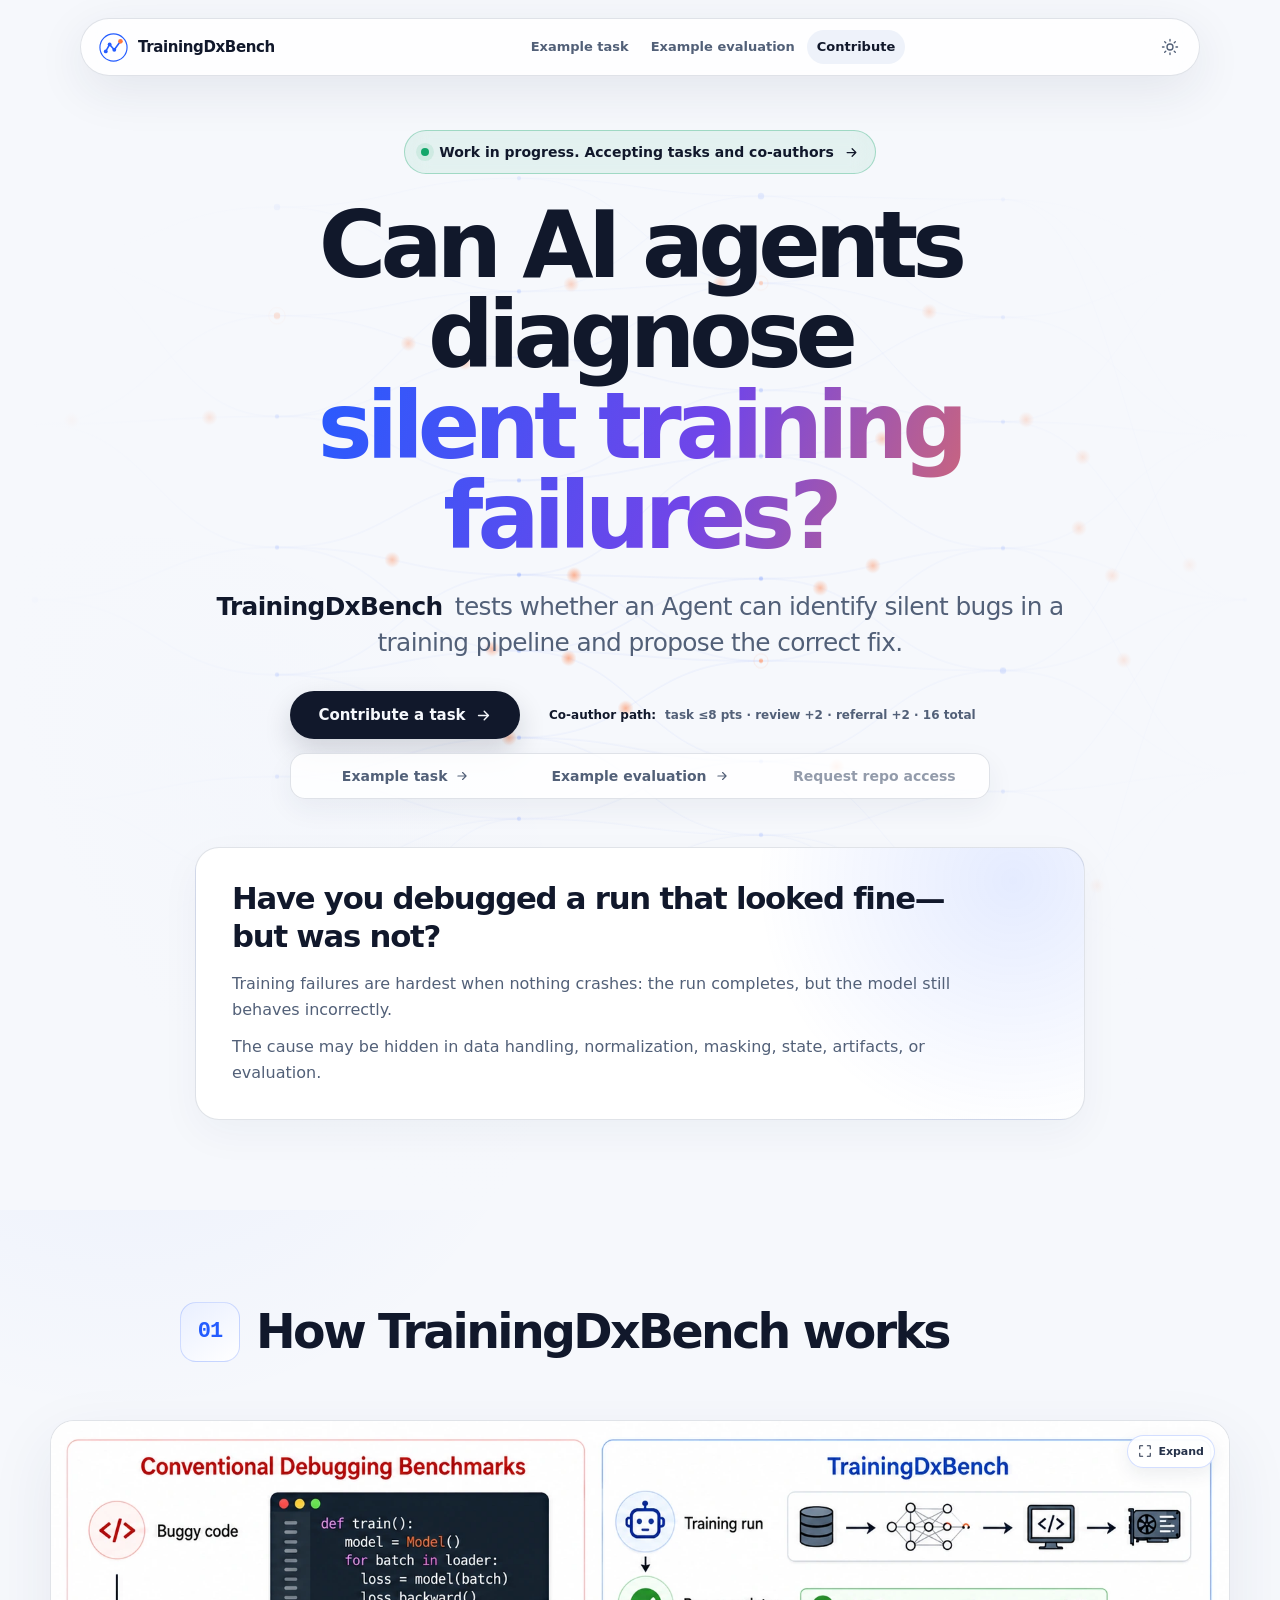
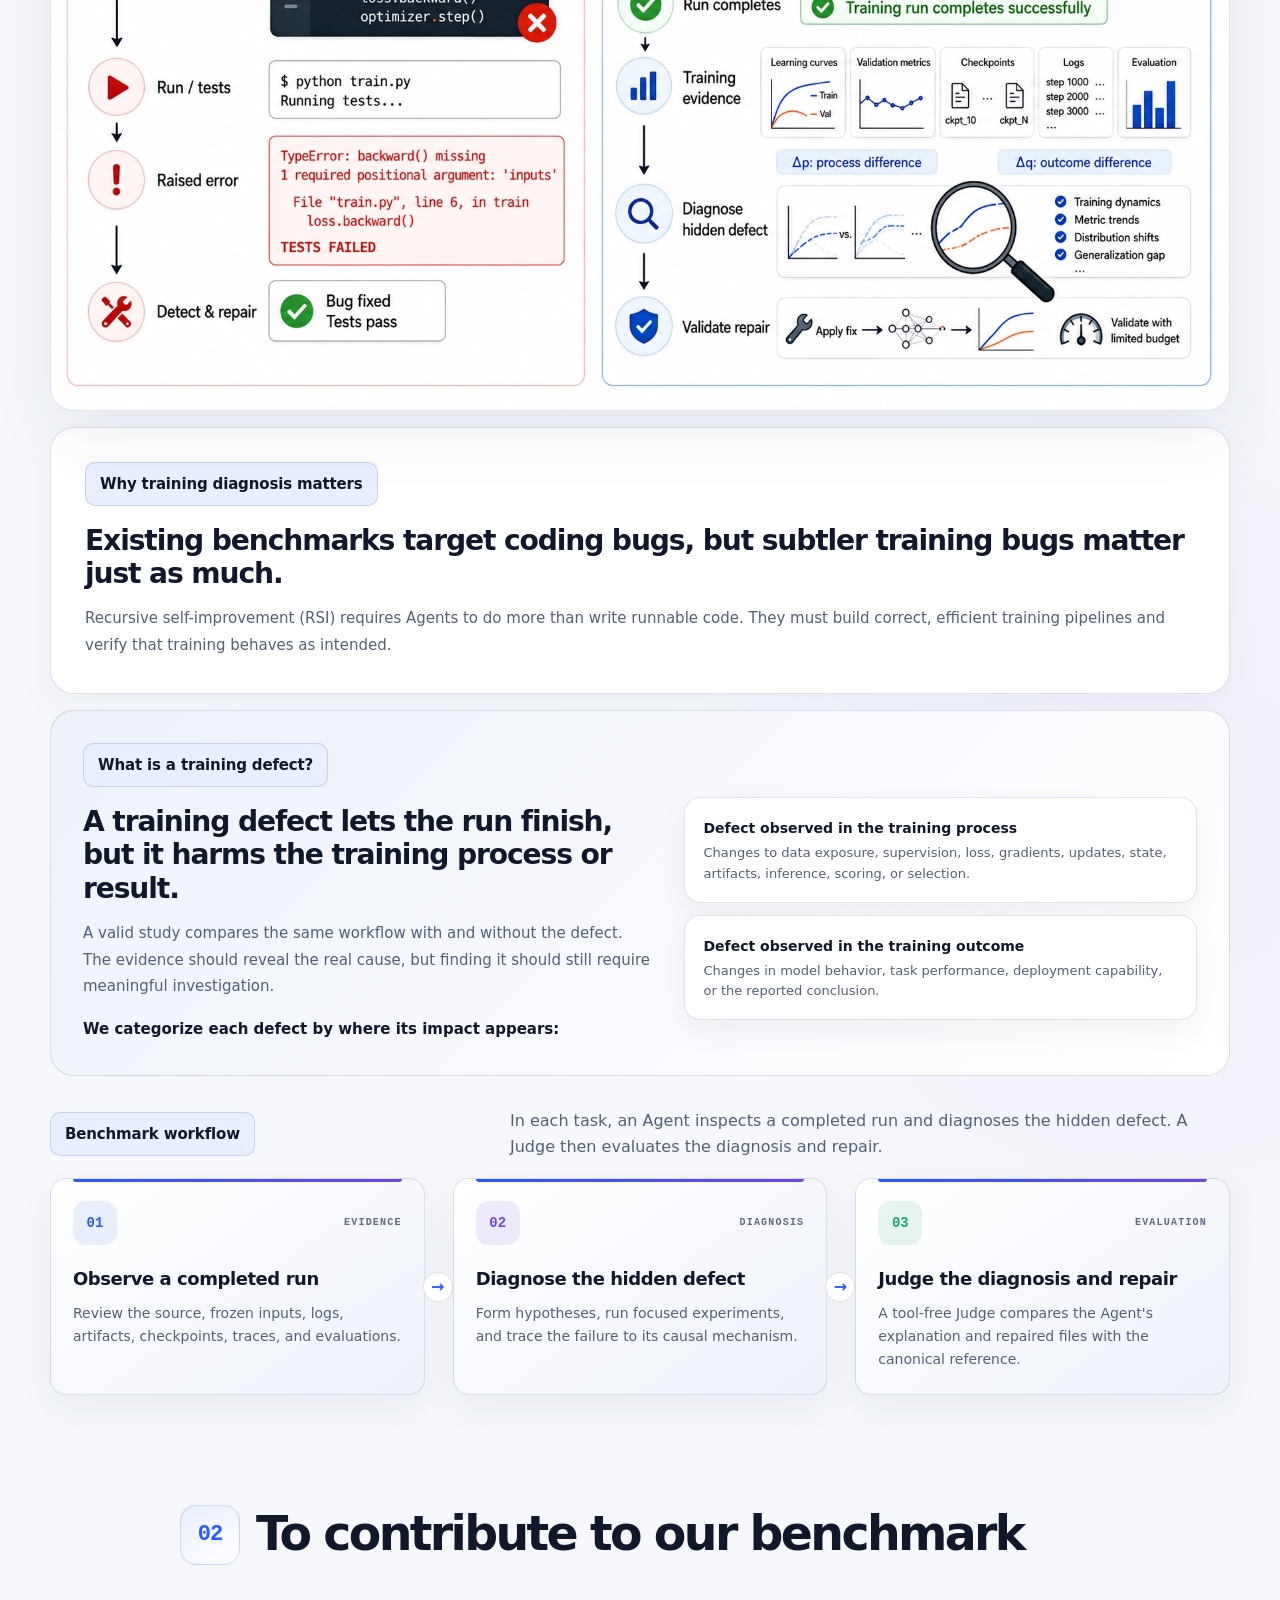
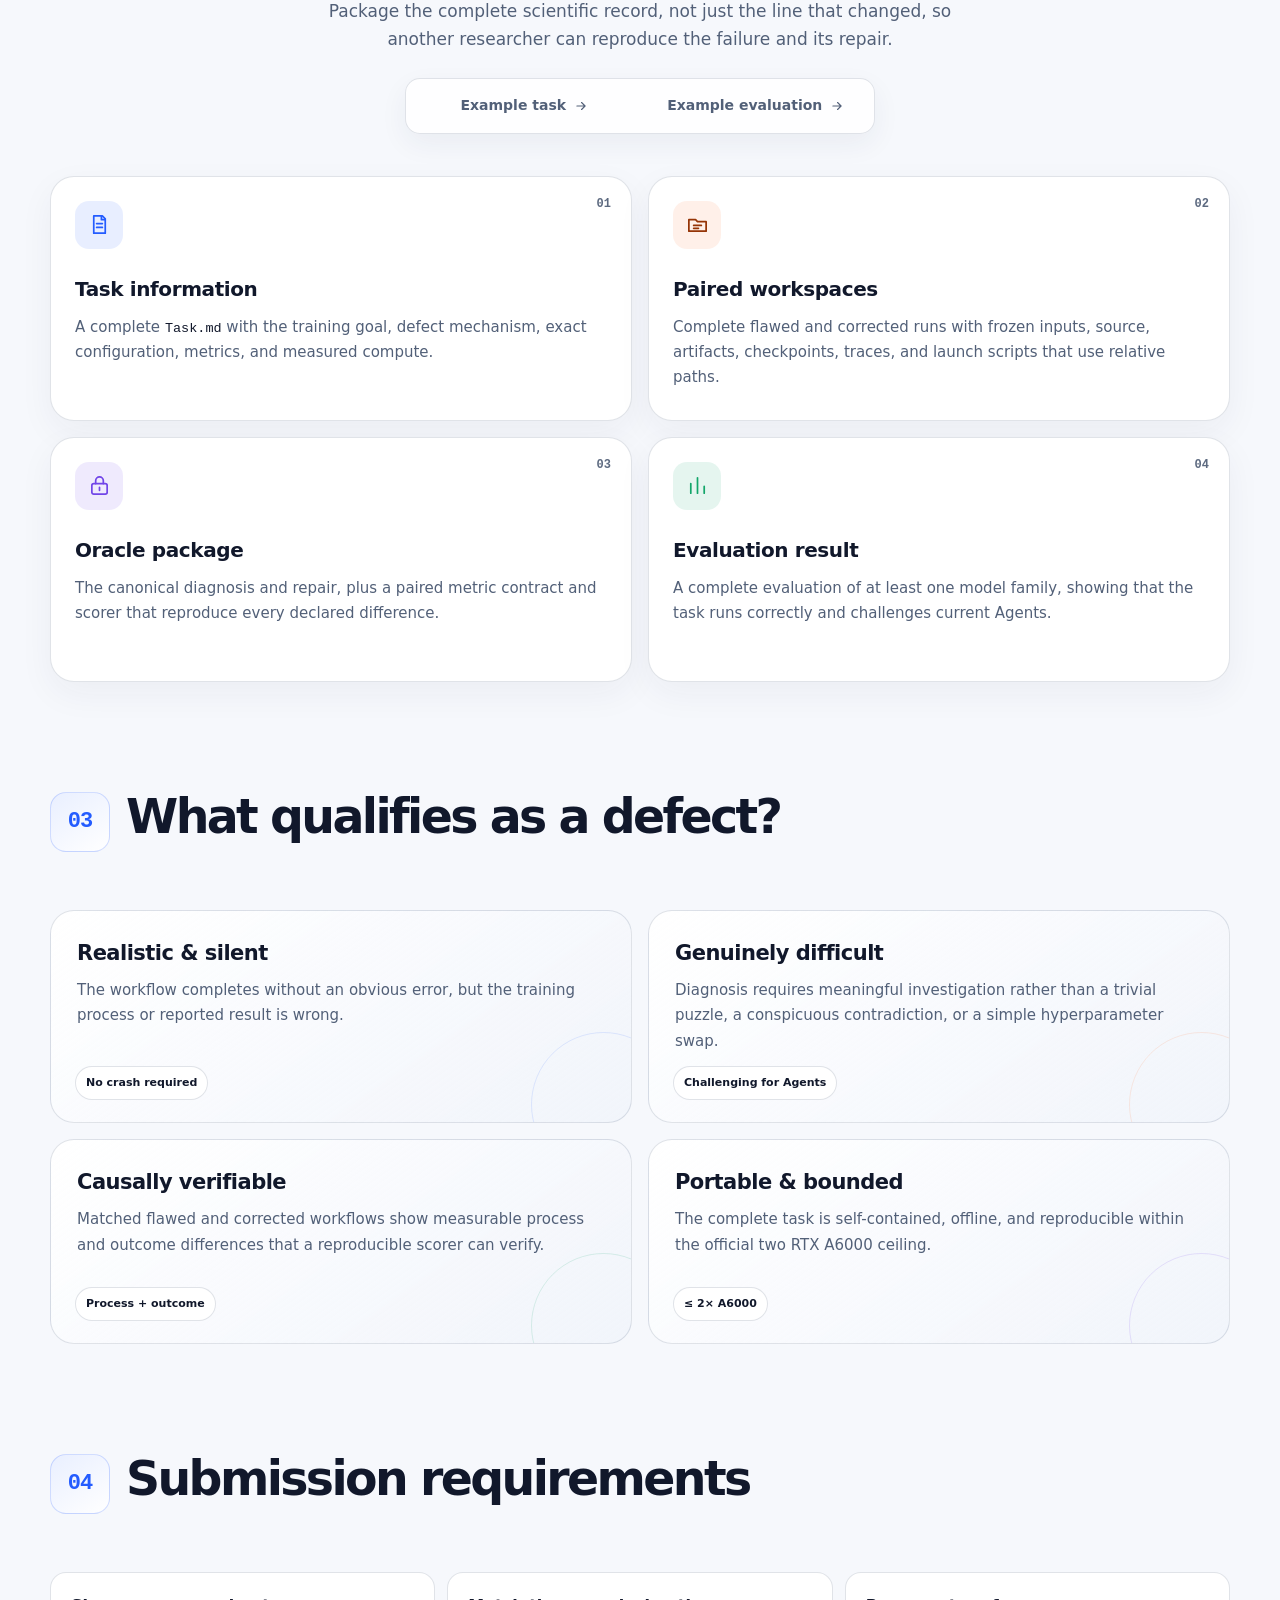
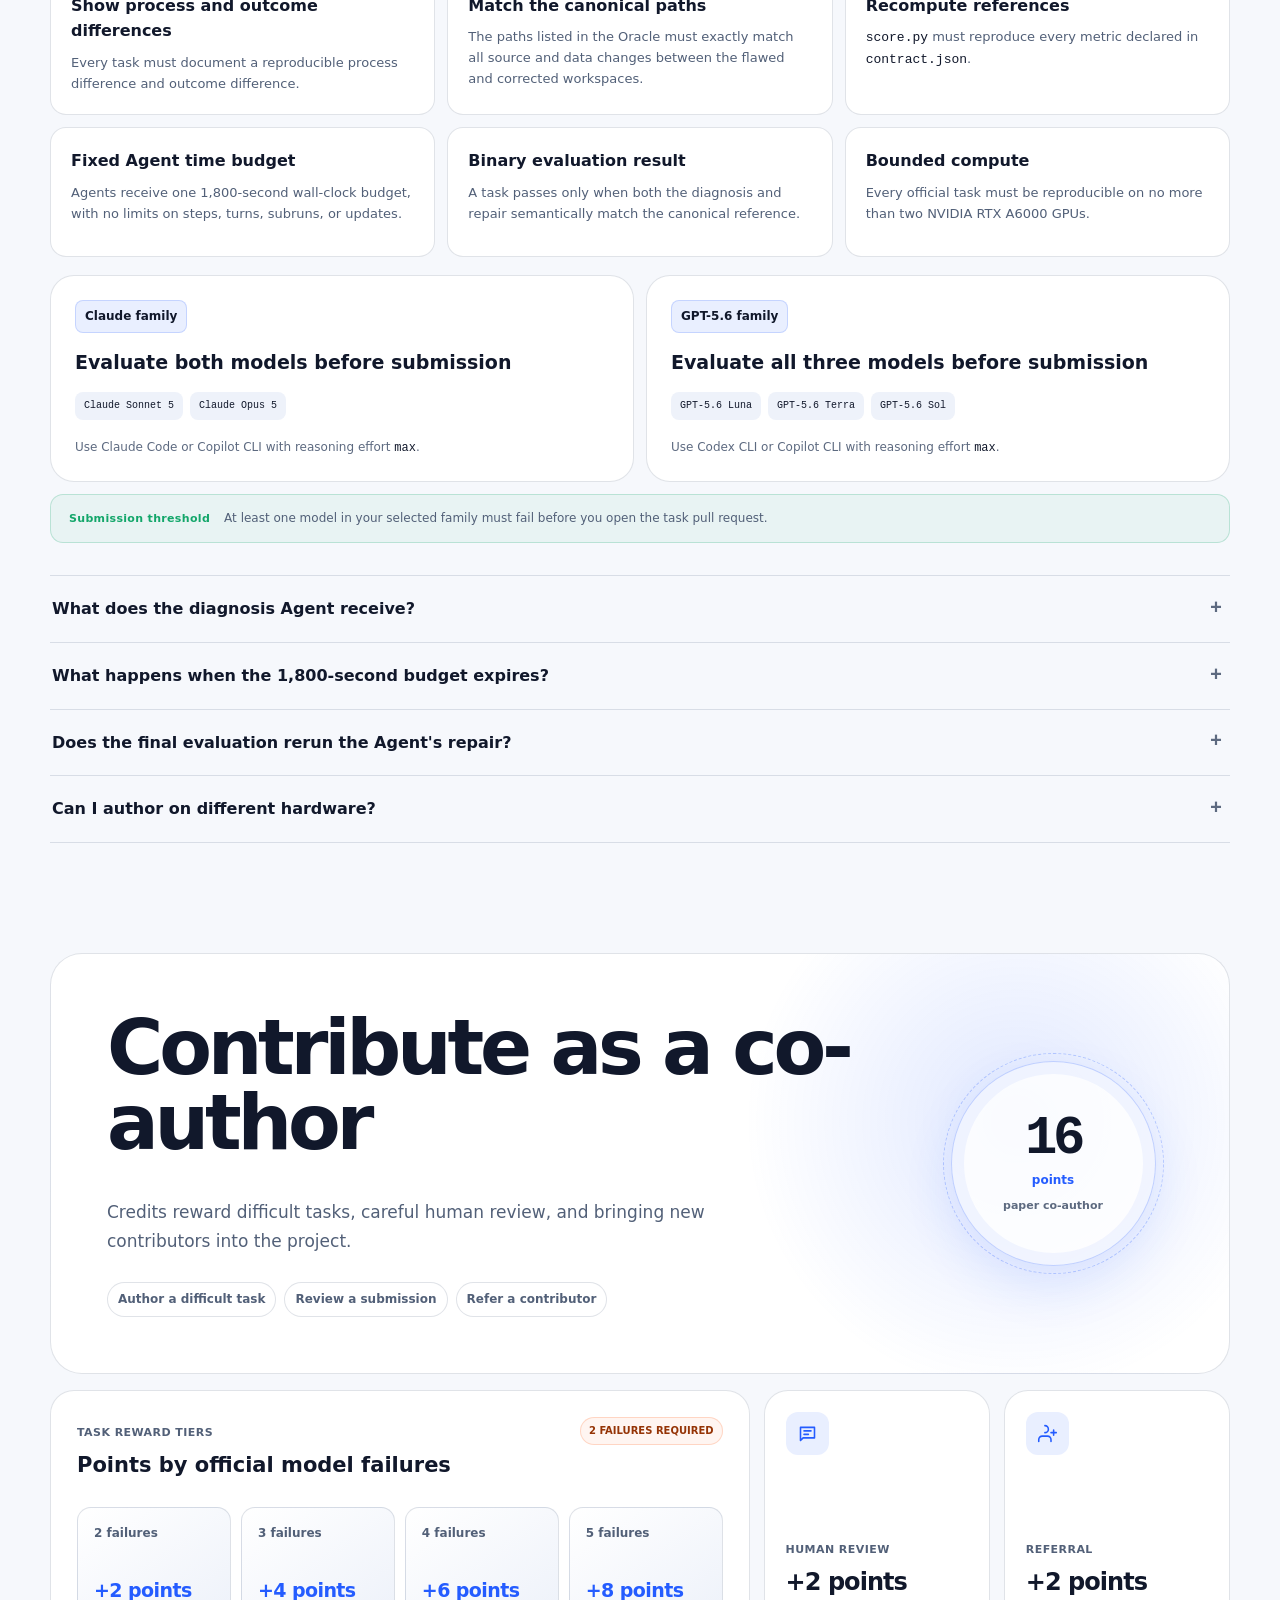
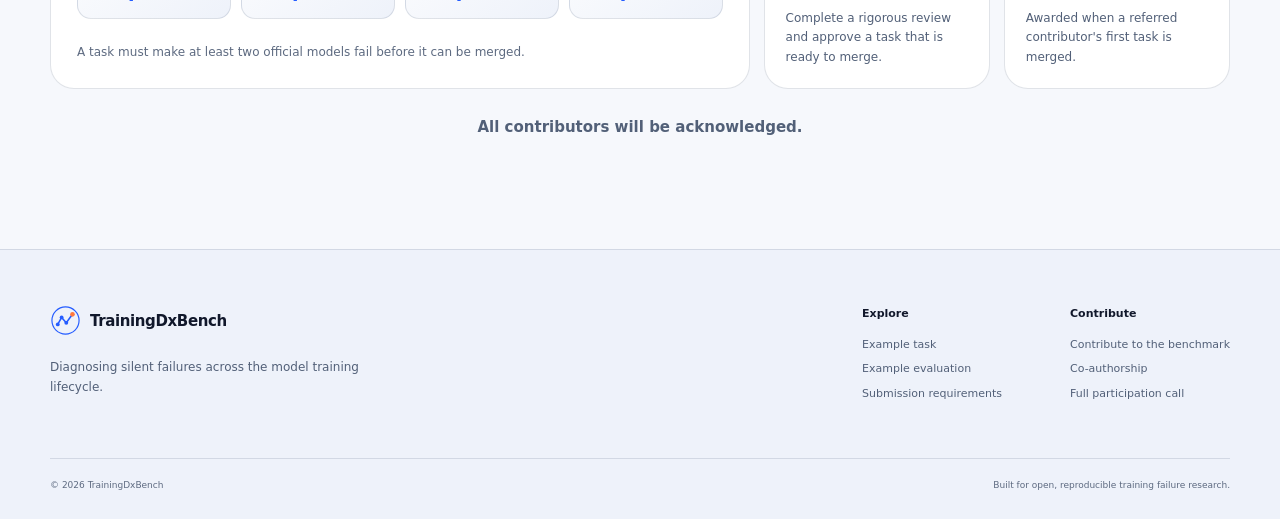
==== index.html @ 0308e921 "Clarify defect impact categories Co-authored-by: Copilot <223556219+Copilot@users.noreply.github.com" ====
<!doctype html>
<html lang="en">
  <head>
    <meta charset="UTF-8" />
    <meta name="viewport" content="width=device-width, initial-scale=1.0" />
    <meta
      name="description"
      content="TrainingDxBench is a benchmark and open call for realistic studies of silent model training failures that coding agents must diagnose and repair."
    />
    <meta
      name="keywords"
      content="AI agents, model training, debugging benchmark, training failures, machine learning, call for studies"
    />
    <meta name="theme-color" content="#f6f8fc" />
    <meta property="og:title" content="TrainingDxBench | Call for Studies" />
    <meta
      property="og:description"
      content="Turn a real silent training failure into a reproducible diagnosis and repair study."
    />
    <meta property="og:type" content="website" />
    <meta name="twitter:card" content="summary_large_image" />
    <title>TrainingDxBench | Call for Studies</title>
    <link rel="icon" href="./assets/favicon.svg" type="image/svg+xml" />
    <link rel="stylesheet" href="./styles.css" />
    <script>
      (() => {
        document.documentElement.classList.add("js");
        let saved = null;
        try {
          saved = localStorage.getItem("trainingdx-theme");
        } catch {
          saved = null;
        }
        const dark = window.matchMedia("(prefers-color-scheme: dark)").matches;
        document.documentElement.dataset.theme = saved || (dark ? "dark" : "light");
      })();
    </script>
    <script src="./app.js" defer></script>
  </head>
  <body>
    <a class="skip-link" href="#main-content">Skip to content</a>

    <nav class="site-nav" aria-label="Primary navigation">
      <a class="brand" href="#top" aria-label="TrainingDxBench home">
        <svg class="brand-mark" viewBox="0 0 40 40" aria-hidden="true">
          <circle cx="20" cy="20" r="17.5" fill="none" stroke="currentColor" stroke-width="1.5" />
          <path d="M10 25 15 16l6 7 8-11" fill="none" stroke="currentColor" stroke-width="2" stroke-linecap="round" stroke-linejoin="round" />
          <circle cx="10" cy="25" r="2.5" fill="currentColor" />
          <circle cx="15" cy="16" r="2.5" fill="currentColor" />
          <circle cx="21" cy="23" r="2.5" fill="currentColor" />
          <circle cx="29" cy="12" r="3" fill="var(--accent-orange)" />
        </svg>
        <span>TrainingDxBench</span>
      </a>

      <div class="nav-links" id="desktop-nav">
        <a href="./example-task.html">Example task</a>
        <a href="./example-evaluation.html">Example evaluation</a>
        <a href="#submit">Contribute</a>
      </div>

      <div class="nav-actions">
        <button class="icon-button" id="theme-toggle" type="button" aria-label="Switch color theme">
          <svg class="sun-icon" viewBox="0 0 24 24" aria-hidden="true">
            <circle cx="12" cy="12" r="4"></circle>
            <path d="M12 2v2M12 20v2M4.93 4.93l1.42 1.42M17.66 17.66l1.41 1.41M2 12h2M20 12h2M4.93 19.07l1.42-1.42M17.66 6.34l1.41-1.41"></path>
          </svg>
          <svg class="moon-icon" viewBox="0 0 24 24" aria-hidden="true">
            <path d="M21 12.8A9 9 0 1 1 11.2 3 7 7 0 0 0 21 12.8Z"></path>
          </svg>
        </button>
        <button
          class="icon-button menu-toggle"
          id="menu-toggle"
          type="button"
          aria-expanded="false"
          aria-controls="mobile-nav"
          aria-label="Open navigation"
        >
          <svg viewBox="0 0 24 24" aria-hidden="true">
            <path d="M4 7h16M4 12h16M4 17h16"></path>
          </svg>
        </button>
      </div>

      <div class="mobile-nav" id="mobile-nav" hidden>
        <a href="./example-task.html">Example task</a>
        <a href="./example-evaluation.html">Example evaluation</a>
        <a href="#submit">Contribute</a>
      </div>
    </nav>

    <main id="main-content">
      <section class="hero" id="top">
        <canvas id="neural-canvas" aria-hidden="true"></canvas>
        <div class="hero-wash" aria-hidden="true"></div>
        <div class="hero-content">
          <a class="status-pill" href="#submit">
            <span class="status-dot"></span>
            <span class="status-copy">
              <strong>Work in progress.</strong>
              <span>Accepting tasks and co-authors</span>
            </span>
            <svg viewBox="0 0 24 24" aria-hidden="true">
              <path d="M5 12h14M13 6l6 6-6 6"></path>
            </svg>
          </a>

          <h1>
            Can AI agents diagnose
            <span>silent training failures?</span>
          </h1>
          <p class="hero-paper-title">
            <strong>TrainingDxBench</strong>
            <span>
              tests whether an Agent can identify silent bugs in a training
              pipeline and propose the correct fix.
            </span>
          </p>

          <div class="hero-actions">
            <a
              class="button button-primary"
              href="#submit"
            >
              <span class="action-label-long">Contribute a task</span>
              <span class="action-label-short">Contribute</span>
              <svg viewBox="0 0 24 24" aria-hidden="true">
                <path d="M5 12h14M13 6l6 6-6 6"></path>
              </svg>
            </a>
            <a class="coauthor-criteria-link" href="#credits">
              <strong>Co-author path:</strong>
              <span class="criteria-long">task ≤8 pts · review +2 · referral +2 · 16 total</span>
              <span class="criteria-short">16 pts total</span>
            </a>
          </div>

          <nav class="example-page-links hero-example-links" aria-label="Examples and repository access">
            <a href="./example-task.html">
              Example task
              <svg viewBox="0 0 24 24" aria-hidden="true">
                <path d="M5 12h14M13 6l6 6-6 6"></path>
              </svg>
            </a>
            <a href="./example-evaluation.html">
              Example evaluation
              <svg viewBox="0 0 24 24" aria-hidden="true">
                <path d="M5 12h14M13 6l6 6-6 6"></path>
              </svg>
            </a>
            <span class="example-page-disabled" aria-disabled="true">
              <span class="action-label-long">Request repo access</span>
              <span class="action-label-short">Repo access</span>
            </span>
          </nav>

          <article class="story-panel story-panel-primary hero-story-panel">
            <h2 class="diagnosis-question">
              Have you debugged a run that looked fine—but was not?
            </h2>
            <p>
              Training failures are hardest when nothing crashes: the run completes,
              but the model still behaves incorrectly.
            </p>
            <p>
              The cause may be hidden in data handling, normalization, masking,
              state, artifacts, or evaluation.
            </p>
          </article>
        </div>
      </section>

      <div class="page-shell">
        <section class="section reveal" id="how">
          <div class="section-heading centered">
            <div class="section-marker">
              <span>01</span>
              <h2>How TrainingDxBench works</h2>
            </div>
          </div>

          <figure class="diagram-card how-diagram">
            <img
              src="./assets/trainingdx-works.webp"
              alt="Comparison between conventional debugging benchmarks and the TrainingDxBench workflow"
              width="1774"
              height="887"
              loading="lazy"
            />
            <button
              class="diagram-expand"
              type="button"
              data-image="./assets/trainingdx-works.webp"
              data-alt="Comparison between conventional debugging benchmarks and the TrainingDxBench workflow"
            >
              <svg viewBox="0 0 24 24" aria-hidden="true">
                <path d="M8 3H3v5M16 3h5v5M8 21H3v-5M16 21h5v-5"></path>
              </svg>
              Expand
            </button>
          </figure>

          <article class="story-panel why-diagnosis-panel">
            <span class="story-label">Why training diagnosis matters</span>
            <h3>
              Existing benchmarks target coding bugs, but subtler training bugs
              matter just as much.
            </h3>
            <p>
              Recursive self-improvement (RSI) requires Agents to do more than
              write runnable code. They must build correct, efficient training
              pipelines and verify that training behaves as intended.
            </p>
          </article>

          <div class="defect-definition">
            <div class="definition-copy">
              <span class="story-label">What is a training defect?</span>
              <h3>
                A training defect lets the run finish, but it harms the training
                process or result.
              </h3>
              <p>
                A valid study compares the same workflow with and without the defect.
                The evidence should reveal the real cause, but finding it should still
                require meaningful investigation.
              </p>
              <p class="definition-category-intro">
                We categorize each defect by where its impact appears:
              </p>
            </div>
            <div class="delta-grid">
              <article class="delta-card">
                <div>
                  <h3>Defect observed in the training process</h3>
                  <p>Changes to data exposure, supervision, loss, gradients, updates, state, artifacts, inference, scoring, or selection.</p>
                </div>
              </article>
              <article class="delta-card">
                <div>
                  <h3>Defect observed in the training outcome</h3>
                  <p>Changes in model behavior, task performance, deployment capability, or the reported conclusion.</p>
                </div>
              </article>
            </div>
          </div>

          <div class="benchmark-workflow-intro">
            <span class="story-label">Benchmark workflow</span>
            <p>
              In each task, an Agent inspects a completed run and diagnoses the
              hidden defect. A Judge then evaluates the diagnosis and repair.
            </p>
          </div>

          <ol class="benchmark-stages" aria-label="TrainingDxBench diagnosis workflow">
            <li>
              <div class="benchmark-stage-top">
                <span class="stage-number">01</span>
                <span class="stage-phase">Evidence</span>
              </div>
              <h3>Observe a completed run</h3>
              <p>
                Review the source, frozen inputs, logs, artifacts, checkpoints,
                traces, and evaluations.
              </p>
            </li>
            <li>
              <div class="benchmark-stage-top">
                <span class="stage-number">02</span>
                <span class="stage-phase">Diagnosis</span>
              </div>
              <h3>Diagnose the hidden defect</h3>
              <p>
                Form hypotheses, run focused experiments, and trace the failure to
                its causal mechanism.
              </p>
            </li>
            <li>
              <div class="benchmark-stage-top">
                <span class="stage-number">03</span>
                <span class="stage-phase">Evaluation</span>
              </div>
              <h3>Judge the diagnosis and repair</h3>
              <p>
                A tool-free Judge compares the Agent's explanation and repaired
                files with the canonical reference.
              </p>
            </li>
          </ol>

        </section>

        <section class="section reveal" id="submit">
          <div class="section-heading centered">
            <div class="section-marker">
              <span>02</span>
              <h2>To contribute to our benchmark</h2>
            </div>
            <p>
              Package the complete scientific record, not just the line that
              changed, so another researcher can reproduce the failure and its repair.
            </p>
            <nav class="example-page-links section-example-links" aria-label="Example pages">
              <a href="./example-task.html">
                Example task
                <svg viewBox="0 0 24 24" aria-hidden="true">
                  <path d="M5 12h14M13 6l6 6-6 6"></path>
                </svg>
              </a>
              <a href="./example-evaluation.html">
                Example evaluation
                <svg viewBox="0 0 24 24" aria-hidden="true">
                  <path d="M5 12h14M13 6l6 6-6 6"></path>
                </svg>
              </a>
            </nav>
          </div>

          <div class="submission-grid">
            <article class="submission-card">
              <span class="card-index">01</span>
              <div class="card-icon icon-blue">
                <svg viewBox="0 0 24 24" aria-hidden="true">
                  <path d="M6 3h9l3 3v15H6zM14 3v4h4M9 11h6M9 15h6"></path>
                </svg>
              </div>
              <h3>Task information</h3>
              <p>
                A complete <code>Task.md</code> with the training goal, defect
                mechanism, exact configuration, metrics, and measured compute.
              </p>
            </article>
            <article class="submission-card">
              <span class="card-index">02</span>
              <div class="card-icon icon-orange">
                <svg viewBox="0 0 24 24" aria-hidden="true">
                  <path d="M3 7h7l2 2h9v10H3zM8 13h8M8 16h5"></path>
                </svg>
              </div>
              <h3>Paired workspaces</h3>
              <p>
                Complete flawed and corrected runs with frozen inputs, source,
                artifacts, checkpoints, traces, and launch scripts that use relative paths.
              </p>
            </article>
            <article class="submission-card">
              <span class="card-index">03</span>
              <div class="card-icon icon-purple">
                <svg viewBox="0 0 24 24" aria-hidden="true">
                  <rect x="4" y="10" width="16" height="11" rx="2"></rect>
                  <path d="M8 10V7a4 4 0 0 1 8 0v3M12 14v3"></path>
                </svg>
              </div>
              <h3>Oracle package</h3>
              <p>
                The canonical diagnosis and repair, plus a paired metric contract
                and scorer that reproduce every declared difference.
              </p>
            </article>
            <article class="submission-card">
              <span class="card-index">04</span>
              <div class="card-icon icon-green">
                <svg viewBox="0 0 24 24" aria-hidden="true">
                  <path d="M5 20V10M12 20V4M19 20v-7"></path>
                </svg>
              </div>
              <h3>Evaluation result</h3>
              <p>
                A complete evaluation of at least one model family, showing that
                the task runs correctly and challenges current Agents.
              </p>
            </article>
          </div>

        </section>

        <section class="section reveal" id="quality">
          <div class="section-heading">
            <div class="section-marker">
              <span>03</span>
              <h2>What qualifies as a defect?</h2>
            </div>
          </div>

          <div class="quality-grid">
            <article class="quality-card">
              <h3>Realistic &amp; silent</h3>
              <p>
                The workflow completes without an obvious error, but the training
                process or reported result is wrong.
              </p>
              <span class="quality-tag">No crash required</span>
            </article>
            <article class="quality-card">
              <h3>Genuinely difficult</h3>
              <p>
                Diagnosis requires meaningful investigation rather than a trivial
                puzzle, a conspicuous contradiction, or a simple hyperparameter swap.
              </p>
              <span class="quality-tag">Challenging for Agents</span>
            </article>
            <article class="quality-card">
              <h3>Causally verifiable</h3>
              <p>
                Matched flawed and corrected workflows show measurable process and
                outcome differences that a reproducible scorer can verify.
              </p>
              <span class="quality-tag">Process + outcome</span>
            </article>
            <article class="quality-card">
              <h3>Portable &amp; bounded</h3>
              <p>
                The complete task is self-contained, offline, and reproducible
                within the official two RTX A6000 ceiling.
              </p>
              <span class="quality-tag">≤ 2× A6000</span>
            </article>
          </div>
        </section>

        <section class="section reveal" id="contract">
          <div class="section-heading">
            <div class="section-marker">
              <span>04</span>
              <h2>Submission requirements</h2>
            </div>
          </div>

          <div class="contract-grid">
            <article>
              <h3>Show process and outcome differences</h3>
              <p>Every task must document a reproducible process difference and outcome difference.</p>
            </article>
            <article>
              <h3>Match the canonical paths</h3>
              <p>The paths listed in the Oracle must exactly match all source and data changes between the flawed and corrected workspaces.</p>
            </article>
            <article>
              <h3>Recompute references</h3>
              <p><code>score.py</code> must reproduce every metric declared in <code>contract.json</code>.</p>
            </article>
            <article>
              <h3>Fixed Agent time budget</h3>
              <p>Agents receive one 1,800-second wall-clock budget, with no limits on steps, turns, subruns, or updates.</p>
            </article>
            <article>
              <h3>Binary evaluation result</h3>
              <p>A task passes only when both the diagnosis and repair semantically match the canonical reference.</p>
            </article>
            <article>
              <h3>Bounded compute</h3>
              <p>Every official task must be reproducible on no more than two NVIDIA RTX A6000 GPUs.</p>
            </article>
          </div>

          <div class="model-family-grid">
            <article>
              <span class="family-label">Claude family</span>
              <h3>Evaluate both models before submission</h3>
              <ul>
                <li>Claude Sonnet 5</li>
                <li>Claude Opus 5</li>
              </ul>
              <p>Use Claude Code or Copilot CLI with reasoning effort <code>max</code>.</p>
            </article>
            <article>
              <span class="family-label">GPT-5.6 family</span>
              <h3>Evaluate all three models before submission</h3>
              <ul>
                <li>GPT-5.6 Luna</li>
                <li>GPT-5.6 Terra</li>
                <li>GPT-5.6 Sol</li>
              </ul>
              <p>Use Codex CLI or Copilot CLI with reasoning effort <code>max</code>.</p>
            </article>
            <div class="family-requirement">
              <strong>Submission threshold</strong>
              <span>At least one model in your selected family must fail before you open the task pull request.</span>
            </div>
          </div>

          <div class="faq-list">
            <details>
              <summary>What does the diagnosis Agent receive?</summary>
              <p>
                Only an anonymized, independent copy of the completed flawed
                workspace. The Agent cannot access <code>Task.md</code>, the
                corrected workspace, Oracle, scorer, parent repository, or run metadata.
              </p>
            </details>
            <details>
              <summary>What happens when the 1,800-second budget expires?</summary>
              <p>
                Workspace and shell access end. The same Agent invocation returns
                its best final assessment, and the result records
                <code>budget_exhausted: true</code>. Running out of time does not,
                by itself, determine whether the repair resolves the task.
              </p>
            </details>
            <details>
              <summary>Does the final evaluation rerun the Agent's repair?</summary>
              <p>
                No. Archived paired scoring establishes task validity. An independent
                Judge then compares the Agent's diagnosis and submitted repair with
                the canonical reference.
              </p>
            </details>
            <details>
              <summary>Can I author on different hardware?</summary>
              <p>
                Yes. You may use different authoring hardware, but the task must remain
                reproducible within the official two RTX A6000 ceiling while
                preserving effective batch, update budget, and mechanism semantics.
              </p>
            </details>
          </div>
        </section>

        <section class="section reveal" id="credits">
          <div class="credits-hero">
            <div>
              <div class="section-marker">
                <h2>Contribute as a co-author</h2>
              </div>
              <p>
                Credits reward difficult tasks, careful human review, and bringing
                new contributors into the project.
              </p>
              <div class="credit-paths" aria-label="Ways to earn contribution credit">
                <span>Author a difficult task</span>
                <span>Review a submission</span>
                <span>Refer a contributor</span>
              </div>
            </div>
            <div class="coauthor-ring" aria-label="16 points earns paper co-authorship">
              <span>16</span>
              <strong>points</strong>
              <small>paper co-author</small>
            </div>
          </div>

          <div class="credits-layout">
            <article class="points-card">
              <div class="points-card-header">
                <div>
                  <span>Task reward tiers</span>
                  <h3>Points by official model failures</h3>
                </div>
                <span class="minimum-chip">2 failures required</span>
              </div>
              <ol class="points-tiers" aria-label="Task contribution point tiers">
                <li>
                  <span>2 failures</span>
                  <strong>+2 points</strong>
                </li>
                <li>
                  <span>3 failures</span>
                  <strong>+4 points</strong>
                </li>
                <li>
                  <span>4 failures</span>
                  <strong>+6 points</strong>
                </li>
                <li>
                  <span>5 failures</span>
                  <strong>+8 points</strong>
                </li>
              </ol>
              <p>A task must make at least two official models fail before it can be merged.</p>
            </article>

            <div class="side-credit-grid">
              <article>
                <div class="side-credit-icon">
                  <svg viewBox="0 0 24 24" aria-hidden="true"><path d="M4 5h16v12H7l-3 3zM8 9h8M8 13h5"></path></svg>
                </div>
                <span>Human review</span>
                <strong>+2 points</strong>
                <p>Complete a rigorous review and approve a task that is ready to merge.</p>
              </article>
              <article>
                <div class="side-credit-icon">
                  <svg viewBox="0 0 24 24" aria-hidden="true"><path d="M16 21v-2a4 4 0 0 0-4-4H6a4 4 0 0 0-4 4v2M9 11a4 4 0 1 0 0-8M19 8v6M16 11h6"></path></svg>
                </div>
                <span>Referral</span>
                <strong>+2 points</strong>
                <p>Awarded when a referred contributor's first task is merged.</p>
              </article>
            </div>
          </div>

          <p class="contributors-note">All contributors will be acknowledged.</p>
        </section>

      </div>
    </main>

    <footer class="site-footer">
      <div class="footer-inner">
        <div class="footer-brand">
          <a class="brand" href="#top">
            <svg class="brand-mark" viewBox="0 0 40 40" aria-hidden="true">
              <circle cx="20" cy="20" r="17.5" fill="none" stroke="currentColor" stroke-width="1.5" />
              <path d="M10 25 15 16l6 7 8-11" fill="none" stroke="currentColor" stroke-width="2" stroke-linecap="round" stroke-linejoin="round" />
              <circle cx="10" cy="25" r="2.5" fill="currentColor" />
              <circle cx="15" cy="16" r="2.5" fill="currentColor" />
              <circle cx="21" cy="23" r="2.5" fill="currentColor" />
              <circle cx="29" cy="12" r="3" fill="var(--accent-orange)" />
            </svg>
            <span>TrainingDxBench</span>
          </a>
          <p>Diagnosing silent failures across the model training lifecycle.</p>
        </div>
        <div class="footer-links">
          <div>
            <h3>Explore</h3>
            <a href="./example-task.html">Example task</a>
            <a href="./example-evaluation.html">Example evaluation</a>
            <a href="#contract">Submission requirements</a>
          </div>
          <div>
            <h3>Contribute</h3>
            <a href="#submit">Contribute to the benchmark</a>
            <a href="#credits">Co-authorship</a>
            <a href="./CALL_FOR_PARTICIPATION.md" target="_blank" rel="noreferrer">Full participation call</a>
          </div>
        </div>
      </div>
      <div class="footer-bottom">
        <span>© <span id="current-year">2026</span> TrainingDxBench</span>
        <span>Built for open, reproducible training failure research.</span>
      </div>
    </footer>

    <dialog class="image-dialog" id="image-dialog">
      <button class="dialog-close" type="button" aria-label="Close expanded image">
        <svg viewBox="0 0 24 24" aria-hidden="true"><path d="m6 6 12 12M18 6 6 18"></path></svg>
      </button>
      <img src="./assets/trainingdx-works.webp" alt="" />
    </dialog>
  </body>
</html>
---- styles.css ----
:root {
  color-scheme: light;
  --background: #f6f8fc;
  --background-elevated: rgba(255, 255, 255, 0.82);
  --surface: #ffffff;
  --surface-soft: #eef2fa;
  --surface-strong: #e7ecf7;
  --text: #11182b;
  --text-soft: #526078;
  --text-faint: #5d6a80;
  --border: rgba(39, 58, 94, 0.14);
  --border-strong: rgba(39, 58, 94, 0.22);
  --nav-shadow: 0 14px 50px rgba(31, 47, 80, 0.09);
  --card-shadow: 0 22px 65px rgba(35, 53, 88, 0.08);
  --accent: #245cff;
  --accent-bright: #3d72ff;
  --accent-soft: #e9efff;
  --accent-purple: #7145e8;
  --accent-orange: #ff783d;
  --accent-green: #13a66a;
  --accent-red: #e74b52;
  --accent-orange-text: #953406;
  --accent-green-text: #087447;
  --accent-red-text: #b72d35;
  --code-bg: #0d1424;
  --code-surface: #121b2f;
  --code-border: rgba(184, 200, 230, 0.14);
  --code-text: #dce6f7;
  --code-muted: #7f8ca5;
  --network-line: 36, 92, 255;
  --network-node: 65, 112, 255;
  --network-hot: 255, 120, 61;
  --radius-small: 10px;
  --radius-medium: 16px;
  --radius-large: 24px;
  --radius-xl: 32px;
  --max-width: 1180px;
  --font-sans: "Avenir Next", "Segoe UI", "Inter", system-ui, -apple-system, sans-serif;
  --font-mono: "SFMono-Regular", "Cascadia Code", "Roboto Mono", Consolas, monospace;
}

:root[data-theme="dark"] {
  color-scheme: dark;
  --background: #080c16;
  --background-elevated: rgba(13, 19, 33, 0.82);
  --surface: #101726;
  --surface-soft: #141d30;
  --surface-strong: #1b263b;
  --text: #eef3ff;
  --text-soft: #aab6ca;
  --text-faint: #7c8ba3;
  --border: rgba(180, 199, 232, 0.13);
  --border-strong: rgba(180, 199, 232, 0.22);
  --nav-shadow: 0 14px 60px rgba(0, 0, 0, 0.3);
  --card-shadow: 0 26px 80px rgba(0, 0, 0, 0.24);
  --accent: #6b91ff;
  --accent-bright: #8aa8ff;
  --accent-soft: #17264e;
  --accent-purple: #9f7aea;
  --accent-orange: #ff925e;
  --accent-green: #4dd49c;
  --accent-red: #ff747a;
  --accent-orange-text: #ffad83;
  --accent-green-text: #72dfb1;
  --accent-red-text: #ff979b;
  --network-line: 96, 139, 255;
  --network-node: 124, 158, 255;
  --network-hot: 255, 146, 94;
}

*,
*::before,
*::after {
  box-sizing: border-box;
}

html {
  scroll-behavior: smooth;
  scroll-padding-top: 100px;
}

body {
  margin: 0;
  overflow-x: hidden;
  background:
    radial-gradient(circle at 10% 14%, rgba(36, 92, 255, 0.06), transparent 28rem),
    radial-gradient(circle at 90% 35%, rgba(113, 69, 232, 0.05), transparent 30rem),
    var(--background);
  color: var(--text);
  font-family: var(--font-sans);
  font-size: 17px;
  line-height: 1.6;
  text-rendering: optimizeLegibility;
  -webkit-font-smoothing: antialiased;
}

button,
a {
  -webkit-tap-highlight-color: transparent;
}

button {
  color: inherit;
  font: inherit;
}

a {
  color: inherit;
  text-decoration: none;
}

:where(a, button, summary):focus-visible {
  outline: 3px solid color-mix(in srgb, var(--accent) 55%, transparent);
  outline-offset: 3px;
}

img,
svg {
  display: block;
  max-width: 100%;
}

code,
pre {
  font-family: var(--font-mono);
}

::selection {
  background: rgba(36, 92, 255, 0.22);
}

.skip-link {
  position: fixed;
  z-index: 200;
  top: 12px;
  left: 12px;
  padding: 10px 14px;
  border-radius: 8px;
  background: var(--text);
  color: var(--background);
  transform: translateY(-160%);
  transition: transform 160ms ease;
}

.skip-link:focus {
  transform: translateY(0);
}

.site-nav {
  position: fixed;
  z-index: 100;
  top: 18px;
  left: 50%;
  display: flex;
  width: min(calc(100% - 32px), 1120px);
  min-height: 58px;
  align-items: center;
  justify-content: space-between;
  gap: 20px;
  padding: 8px 10px 8px 17px;
  border: 1px solid var(--border);
  border-radius: 999px;
  background: var(--background-elevated);
  box-shadow: var(--nav-shadow);
  backdrop-filter: blur(22px) saturate(1.25);
  transform: translateX(-50%);
}

.brand {
  display: inline-flex;
  flex-shrink: 0;
  align-items: center;
  gap: 9px;
  font-size: 15px;
  font-weight: 750;
  letter-spacing: -0.025em;
}

.brand-mark {
  width: 31px;
  height: 31px;
  color: var(--accent);
}

.nav-links {
  display: flex;
  align-items: center;
  justify-content: center;
  gap: 2px;
}

.nav-links a {
  padding: 7px 10px;
  border-radius: 999px;
  color: var(--text-soft);
  font-size: 13px;
  font-weight: 560;
  transition:
    color 160ms ease,
    background 160ms ease;
}

.nav-links a:hover,
.nav-links a.is-active {
  background: var(--surface-soft);
  color: var(--text);
}

.nav-actions {
  display: flex;
  align-items: center;
  gap: 6px;
}

.icon-button {
  display: inline-grid;
  width: 38px;
  height: 38px;
  padding: 0;
  cursor: pointer;
  place-items: center;
  border: 0;
  border-radius: 50%;
  background: transparent;
  color: var(--text-soft);
  transition:
    color 160ms ease,
    background 160ms ease;
}

.icon-button:hover {
  background: var(--surface-soft);
  color: var(--text);
}

.icon-button svg {
  width: 18px;
  height: 18px;
  fill: none;
  stroke: currentColor;
  stroke-linecap: round;
  stroke-linejoin: round;
  stroke-width: 1.8;
}

.moon-icon {
  display: none;
}

[data-theme="dark"] .sun-icon {
  display: none;
}

[data-theme="dark"] .moon-icon {
  display: block;
}

.menu-toggle {
  display: none;
}

.mobile-nav {
  position: absolute;
  top: calc(100% + 10px);
  right: 0;
  left: 0;
  padding: 10px;
  border: 1px solid var(--border);
  border-radius: 20px;
  background: var(--surface);
  box-shadow: var(--nav-shadow);
}

@media (min-width: 1081px) {
  .mobile-nav {
    display: none !important;
  }
}

.mobile-nav a {
  display: block;
  padding: 10px 12px;
  border-radius: 10px;
  color: var(--text-soft);
  font-size: 14px;
  font-weight: 600;
}

.mobile-nav a:hover {
  background: var(--surface-soft);
  color: var(--text);
}

.button {
  display: inline-flex;
  min-height: 48px;
  align-items: center;
  justify-content: center;
  gap: 9px;
  padding: 0 22px;
  border: 1px solid transparent;
  border-radius: 999px;
  cursor: pointer;
  font-size: 15px;
  font-weight: 680;
  transition:
    transform 180ms ease,
    box-shadow 180ms ease,
    background 180ms ease,
    border-color 180ms ease;
}

.button:hover {
  transform: translateY(-2px);
}

.button-disabled {
  cursor: default;
  opacity: 0.62;
}

.button-disabled:hover {
  transform: none;
}

.button svg {
  width: 17px;
  height: 17px;
  fill: none;
  stroke: currentColor;
  stroke-linecap: round;
  stroke-linejoin: round;
  stroke-width: 2;
}

.button-primary {
  background: var(--text);
  box-shadow: 0 12px 28px rgba(16, 25, 45, 0.16);
  color: var(--background);
}

.button-primary:hover {
  box-shadow: 0 16px 34px rgba(16, 25, 45, 0.24);
}

[data-theme="dark"] .button-primary {
  background: var(--accent-bright);
  color: #081020;
}

.button-secondary {
  border-color: var(--border-strong);
  background: var(--background-elevated);
  color: var(--text);
  backdrop-filter: blur(12px);
}

.button-secondary:hover {
  border-color: rgba(36, 92, 255, 0.3);
  background: var(--surface);
}

.button-small {
  min-height: 38px;
  padding: 0 15px;
  font-size: 13px;
}

.hero {
  position: relative;
  display: grid;
  min-height: 790px;
  overflow: hidden;
  place-items: center;
  padding: 130px 24px 90px;
  isolation: isolate;
}

#neural-canvas {
  position: absolute;
  z-index: -3;
  inset: 0;
  width: 100%;
  height: 100%;
}

.hero-wash {
  position: absolute;
  z-index: -2;
  inset: 0;
  background:
    radial-gradient(circle at center, rgba(246, 248, 252, 0.16) 0, var(--background) 72%),
    linear-gradient(to bottom, transparent 60%, var(--background) 100%);
  pointer-events: none;
}

[data-theme="dark"] .hero-wash {
  background:
    radial-gradient(circle at center, rgba(8, 12, 22, 0.12) 0, var(--background) 74%),
    linear-gradient(to bottom, transparent 58%, var(--background) 100%);
}

.hero-content {
  width: min(100%, 980px);
  margin: 0 auto;
  text-align: center;
}

.status-pill {
  display: inline-flex;
  min-height: 44px;
  align-items: center;
  justify-content: center;
  gap: 10px;
  margin-bottom: 26px;
  padding: 10px 16px;
  border: 1px solid rgba(19, 166, 106, 0.32);
  border-radius: 999px;
  background: rgba(19, 166, 106, 0.08);
  color: var(--text);
  font-size: 14px;
  font-weight: 650;
  line-height: 1.35;
  backdrop-filter: blur(12px);
}

.status-copy {
  display: flex;
  flex-wrap: wrap;
  justify-content: center;
  gap: 2px 5px;
  text-align: center;
}

.status-copy strong {
  font-weight: 780;
}

.status-pill svg {
  width: 15px;
  height: 15px;
  flex: 0 0 auto;
  fill: none;
  stroke: currentColor;
  stroke-linecap: round;
  stroke-linejoin: round;
  stroke-width: 2;
  transition: transform 160ms ease;
}

.status-pill:hover svg {
  transform: translateX(2px);
}

.status-dot {
  width: 8px;
  height: 8px;
  flex: 0 0 auto;
  border-radius: 50%;
  background: var(--accent-green);
  box-shadow: 0 0 0 5px rgba(19, 166, 106, 0.1);
  animation: status-pulse 2.6s ease-in-out infinite;
}

.hero h1 {
  max-width: 930px;
  margin: 0 auto;
  font-size: clamp(3rem, 7.2vw, 6.7rem);
  font-weight: 760;
  letter-spacing: -0.065em;
  line-height: 0.98;
}

.hero h1 span {
  display: block;
  background: linear-gradient(110deg, var(--accent) 12%, var(--accent-purple) 56%, var(--accent-orange));
  background-clip: text;
  color: transparent;
}

.hero-paper-title {
  max-width: 850px;
  margin: 28px auto 0;
  color: var(--text-soft);
  font-size: clamp(1.2rem, 2vw, 1.55rem);
  font-weight: 520;
  letter-spacing: -0.025em;
  line-height: 1.45;
}

.hero-paper-title strong {
  color: var(--text);
  font-weight: 760;
}

.hero-paper-title span {
  margin-left: 0.2em;
}

.hero-actions {
  display: grid;
  width: min(100%, 700px);
  align-items: center;
  grid-template-columns: repeat(3, minmax(0, 1fr));
  gap: 5px;
  margin: 30px auto 0;
}

.hero-actions > .button {
  width: 100%;
}

.action-label-short,
.criteria-short {
  display: none;
}

.coauthor-criteria-link {
  display: inline-flex;
  width: auto;
  min-height: 48px;
  align-items: center;
  justify-content: flex-start;
  gap: 9px;
  padding-left: 24px;
  color: var(--text-soft);
  font-size: 12px;
  line-height: 1.4;
  text-align: left;
  white-space: nowrap;
  transition:
    color 160ms ease,
    transform 160ms ease;
  grid-column: 2 / -1;
}

.coauthor-criteria-link strong {
  color: var(--text);
  font-weight: 760;
}

.coauthor-criteria-link span {
  font-weight: 620;
}

.coauthor-criteria-link:hover,
.coauthor-criteria-link:focus-visible {
  color: var(--accent);
  transform: translateX(2px);
}

.example-page-links {
  width: min(100%, 470px);
  padding: 5px;
  grid-template-columns: repeat(2, minmax(0, 1fr));
  gap: 5px;
  border: 1px solid var(--border);
  border-radius: 15px;
  background: var(--background-elevated);
  box-shadow: 0 10px 28px rgba(31, 48, 82, 0.06);
}

.hero-example-links,
.section-example-links {
  display: inline-grid;
}

.hero-example-links {
  width: min(100%, 700px);
  margin-top: 14px;
  padding: 0;
  grid-template-columns: repeat(3, minmax(0, 1fr));
}

.hero-example-links > * {
  min-height: 48px;
}

.section-example-links {
  margin-top: 24px;
}

.example-page-links a,
.example-page-disabled {
  display: inline-flex;
  min-height: 44px;
  align-items: center;
  justify-content: center;
  gap: 8px;
  padding: 0 14px;
  border-radius: 10px;
  color: var(--text-soft);
  font-size: 14px;
  font-weight: 720;
  transition:
    background 160ms ease,
    color 160ms ease,
    transform 160ms ease;
}

.example-page-disabled {
  cursor: default;
  opacity: 0.62;
}

.example-page-links a:hover,
.example-page-links a:focus-visible {
  background: var(--accent-soft);
  color: var(--accent);
  transform: translateY(-1px);
}

.example-page-links svg {
  width: 14px;
  height: 14px;
  flex: 0 0 auto;
  fill: none;
  stroke: currentColor;
  stroke-linecap: round;
  stroke-linejoin: round;
  stroke-width: 2;
}

.hero-facts {
  display: grid;
  max-width: 890px;
  margin: 64px auto 0;
  overflow: hidden;
  grid-template-columns: repeat(4, 1fr);
  border: 1px solid var(--border);
  border-radius: 20px;
  background: var(--background-elevated);
  box-shadow: var(--card-shadow);
  backdrop-filter: blur(18px);
}

.hero-facts > div {
  display: flex;
  min-height: 96px;
  flex-direction: column;
  align-items: flex-start;
  justify-content: center;
  padding: 18px 22px;
  text-align: left;
}

.hero-facts > div + div {
  border-left: 1px solid var(--border);
}

.hero-facts strong {
  font-family: var(--font-mono);
  font-size: 17px;
  letter-spacing: -0.03em;
}

.hero-facts span {
  margin-top: 2px;
  color: var(--text-faint);
  font-size: 11px;
}

.scroll-cue {
  position: absolute;
  bottom: 28px;
  left: 50%;
  display: flex;
  align-items: center;
  gap: 12px;
  color: var(--text-faint);
  font-size: 10px;
  font-weight: 650;
  letter-spacing: 0.12em;
  text-transform: uppercase;
  transform: translateX(-50%);
}

.scroll-line {
  position: relative;
  width: 45px;
  height: 1px;
  overflow: hidden;
  background: var(--border-strong);
}

.scroll-line::after {
  position: absolute;
  width: 18px;
  height: 1px;
  background: var(--accent);
  content: "";
  animation: scroll-line 2s ease-in-out infinite;
}

.page-shell {
  width: min(calc(100% - 40px), var(--max-width));
  margin: 0 auto;
}

.example-page-main .example-page-section {
  padding-top: 130px;
  padding-bottom: 100px;
}

.example-page-section .section-heading {
  max-width: 900px;
}

.example-page-section .section-marker > h1 {
  flex: 0 1 auto;
  margin: 0;
  font-size: clamp(2.2rem, 3.7vw, 3.8rem);
  font-weight: 740;
  letter-spacing: -0.055em;
  line-height: 1.08;
  text-align: left;
}

.back-home-link {
  display: inline-flex;
  align-items: center;
  gap: 8px;
  margin-bottom: 24px;
  color: var(--text-soft);
  font-size: 14px;
  font-weight: 720;
  transition:
    color 160ms ease,
    transform 160ms ease;
}

.back-home-link:hover,
.back-home-link:focus-visible {
  color: var(--accent);
  transform: translateX(-2px);
}

.back-home-link svg {
  width: 16px;
  height: 16px;
  fill: none;
  stroke: currentColor;
  stroke-linecap: round;
  stroke-linejoin: round;
  stroke-width: 2;
}

.section {
  padding: 92px 0 18px;
  scroll-margin-top: 80px;
}

.js .reveal {
  opacity: 0;
  transform: translateY(26px);
  transition:
    opacity 700ms cubic-bezier(0.22, 1, 0.36, 1),
    transform 700ms cubic-bezier(0.22, 1, 0.36, 1);
}

.js .reveal.is-visible {
  opacity: 1;
  transform: none;
}

.section-heading {
  max-width: 920px;
  margin-bottom: 42px;
}

.section-heading.centered {
  margin-right: auto;
  margin-left: auto;
  text-align: center;
}

.section-marker {
  display: inline-flex;
  width: 100%;
  align-items: flex-start;
  gap: 16px;
  margin-bottom: 16px;
}

.section-marker > span {
  display: grid;
  width: 60px;
  height: 60px;
  flex: 0 0 auto;
  place-items: center;
  border: 1px solid rgba(36, 92, 255, 0.2);
  border-radius: 16px;
  background: linear-gradient(145deg, var(--accent-soft), var(--surface));
  color: var(--accent);
  font-family: var(--font-mono);
  font-size: 22px;
  font-weight: 760;
  letter-spacing: -0.04em;
}

.section-marker > h2 {
  margin: 0;
  font-size: clamp(2.1rem, 3.7vw, 3.7rem);
  font-weight: 740;
  letter-spacing: -0.055em;
  line-height: 1.06;
}

.section-heading.centered .section-marker {
  justify-content: flex-start;
  align-items: center;
}

.section-heading.centered .section-marker > h2 {
  flex: 0 1 auto;
  text-align: left;
}

.section-heading p {
  max-width: 650px;
  margin: 16px 0 0;
  color: var(--text-soft);
  font-size: 17px;
  line-height: 1.68;
}

.section-heading.centered p {
  margin-right: auto;
  margin-left: auto;
}

.story-panel {
  padding: 34px;
  border: 1px solid var(--border);
  border-radius: var(--radius-large);
  background: var(--surface);
  box-shadow: 0 14px 40px rgba(31, 48, 82, 0.045);
}

.story-panel-primary {
  background:
    radial-gradient(circle at 92% 12%, rgba(36, 92, 255, 0.12), transparent 16rem),
    var(--surface);
}

.hero-story-panel {
  max-width: 890px;
  margin: 48px auto 0;
  padding: 32px 36px;
  text-align: left;
}

.diagnosis-question {
  max-width: 760px;
  margin: 0;
  font-size: clamp(1.55rem, 2.4vw, 2rem);
  font-weight: 740;
  letter-spacing: -0.04em;
  line-height: 1.22;
}

.hero-story-panel .diagnosis-question + p {
  margin-top: 16px;
}

.story-panel.hero-story-panel p {
  max-width: 760px;
  font-size: clamp(15px, 1.25vw, 16px);
  line-height: 1.65;
}

.story-panel.hero-story-panel p + p {
  margin-top: 10px;
}

.why-diagnosis-panel {
  margin-top: 16px;
}

.story-label {
  display: inline-flex;
  padding: 9px 14px;
  border: 1px solid rgba(36, 92, 255, 0.2);
  border-radius: 10px;
  background: var(--accent-soft);
  color: var(--text);
  font-size: 15px;
  font-weight: 760;
  letter-spacing: -0.01em;
}

.story-panel h3,
.definition-copy h3 {
  margin: 18px 0 14px;
  font-size: clamp(1.5rem, 2.2vw, 2.1rem);
  letter-spacing: -0.04em;
  line-height: 1.2;
}

.story-panel p,
.definition-copy p {
  margin: 0;
  color: var(--text-soft);
  font-size: 15px;
  line-height: 1.78;
}

.story-panel p + p {
  margin-top: 16px;
}

.definition-copy .definition-category-intro {
  margin-top: 16px;
  color: var(--text);
  font-weight: 700;
}

.defect-definition {
  display: grid;
  align-items: center;
  margin-top: 16px;
  padding: 32px;
  grid-template-columns: minmax(0, 1fr) minmax(420px, 0.9fr);
  gap: 32px;
  border: 1px solid var(--border);
  border-radius: var(--radius-large);
  background: linear-gradient(135deg, var(--surface-soft), var(--surface));
}

.benchmark-workflow-intro {
  display: flex;
  align-items: center;
  justify-content: space-between;
  gap: 24px;
  margin-top: 32px;
}

.benchmark-workflow-intro p {
  max-width: 720px;
  margin: 0;
  color: var(--text-soft);
  font-size: 16px;
  line-height: 1.65;
}

.benchmark-stages {
  position: relative;
  display: grid;
  margin: 18px 0 0;
  padding: 0;
  list-style: none;
  grid-template-columns: repeat(3, 1fr);
  gap: 28px;
}

.benchmark-stages li {
  position: relative;
  min-height: 190px;
  padding: 22px;
  overflow: visible;
  border: 1px solid var(--border);
  border-radius: var(--radius-medium);
  background: linear-gradient(145deg, var(--surface), var(--surface-soft));
  box-shadow: 0 14px 35px rgba(31, 48, 82, 0.06);
}

.benchmark-stages li::before {
  position: absolute;
  top: 0;
  right: 22px;
  left: 22px;
  height: 3px;
  border-radius: 0 0 999px 999px;
  background: linear-gradient(90deg, var(--accent), var(--accent-purple));
  content: "";
}

.benchmark-stages li:not(:last-child)::after {
  position: absolute;
  z-index: 2;
  top: 50%;
  right: -29px;
  display: grid;
  width: 30px;
  height: 30px;
  place-items: center;
  border: 1px solid var(--border);
  border-radius: 50%;
  background: var(--surface);
  color: var(--accent);
  content: "→";
  font-size: 16px;
  font-weight: 760;
  transform: translateY(-50%);
}

.benchmark-stage-top {
  display: flex;
  align-items: center;
  justify-content: space-between;
  gap: 12px;
}

.stage-number {
  display: grid;
  width: 44px;
  height: 44px;
  place-items: center;
  border-radius: 13px;
  background: var(--accent-soft);
  color: var(--accent);
  font-family: var(--font-mono);
  font-size: 14px;
  font-weight: 750;
}

.benchmark-stages li:nth-child(2) .stage-number {
  background: rgba(113, 69, 232, 0.1);
  color: var(--accent-purple);
}

.benchmark-stages li:nth-child(3) .stage-number {
  background: rgba(19, 166, 106, 0.1);
  color: var(--accent-green);
}

.stage-phase {
  color: var(--text-faint);
  font-family: var(--font-mono);
  font-size: 10px;
  font-weight: 720;
  letter-spacing: 0.12em;
  text-transform: uppercase;
}

.benchmark-stages h3 {
  margin: 20px 0 8px;
  font-size: 18px;
  letter-spacing: -0.025em;
}

.benchmark-stages p {
  margin: 0;
  color: var(--text-soft);
  font-size: 14px;
  line-height: 1.65;
}

.delta-grid {
  display: grid;
  gap: 12px;
  margin-top: 32px;
}

.delta-card {
  padding: 18px;
  border: 1px solid var(--border);
  border-radius: var(--radius-medium);
  background: var(--surface);
  box-shadow: 0 12px 30px rgba(31, 48, 82, 0.05);
}

.delta-card h3 {
  margin: 1px 0 4px;
  font-size: 14px;
  font-weight: 700;
}

.delta-card p {
  margin: 0;
  color: var(--text-soft);
  font-size: 13px;
  line-height: 1.55;
}

.diagram-card {
  position: relative;
  margin: 0;
  overflow: hidden;
  border: 1px solid var(--border);
  border-radius: var(--radius-large);
  background: white;
  box-shadow: var(--card-shadow);
}

.diagram-card img {
  width: 100%;
  height: auto;
  background: white;
}

.diagram-expand {
  position: absolute;
  top: 14px;
  right: 14px;
  display: inline-flex;
  align-items: center;
  gap: 6px;
  padding: 7px 10px;
  cursor: pointer;
  border: 1px solid rgba(36, 92, 255, 0.2);
  border-radius: 999px;
  background: rgba(255, 255, 255, 0.86);
  color: #26324a;
  font-size: 11px;
  font-weight: 650;
  box-shadow: 0 6px 18px rgba(31, 48, 82, 0.08);
  backdrop-filter: blur(12px);
}

.diagram-expand svg {
  width: 14px;
  height: 14px;
  fill: none;
  stroke: currentColor;
  stroke-linecap: round;
  stroke-linejoin: round;
  stroke-width: 1.8;
}

.how-diagram {
  width: 100%;
  margin-top: 10px;
}

.submission-grid {
  display: grid;
  margin-top: 26px;
  grid-template-columns: repeat(2, 1fr);
  gap: 16px;
}

.submission-card {
  position: relative;
  min-height: 245px;
  overflow: hidden;
  padding: 24px;
  border: 1px solid var(--border);
  border-radius: var(--radius-large);
  background: var(--surface);
  box-shadow: 0 12px 35px rgba(31, 48, 82, 0.05);
  transition:
    transform 220ms ease,
    box-shadow 220ms ease,
    border-color 220ms ease;
}

.submission-card:hover {
  border-color: rgba(36, 92, 255, 0.28);
  box-shadow: var(--card-shadow);
  transform: translateY(-4px);
}

.card-index {
  position: absolute;
  top: 18px;
  right: 20px;
  color: var(--text-faint);
  font-family: var(--font-mono);
  font-size: 12px;
  font-weight: 740;
}

.card-icon {
  display: grid;
  width: 48px;
  height: 48px;
  margin-bottom: 24px;
  place-items: center;
  border-radius: 14px;
}

.card-icon svg {
  width: 23px;
  height: 23px;
  fill: none;
  stroke: currentColor;
  stroke-linecap: round;
  stroke-linejoin: round;
  stroke-width: 1.8;
}

.icon-blue {
  background: rgba(36, 92, 255, 0.1);
  color: var(--accent);
}

.icon-orange {
  background: rgba(255, 120, 61, 0.11);
  color: var(--accent-orange-text);
}

.icon-purple {
  background: rgba(113, 69, 232, 0.11);
  color: var(--accent-purple);
}

.icon-green {
  background: rgba(19, 166, 106, 0.11);
  color: var(--accent-green);
}

.submission-card h3 {
  margin: 0 0 10px;
  font-size: 20px;
  letter-spacing: -0.02em;
}

.submission-card p {
  margin: 0;
  color: var(--text-soft);
  font-size: 15px;
  line-height: 1.68;
}

.submission-card code {
  color: var(--text);
  font-size: 0.9em;
}

.quality-grid {
  display: grid;
  grid-template-columns: repeat(2, 1fr);
  gap: 16px;
}

.quality-card {
  position: relative;
  min-height: 205px;
  padding: 26px 26px 68px;
  overflow: hidden;
  border: 1px solid var(--border);
  border-radius: var(--radius-large);
  background:
    linear-gradient(145deg, var(--surface), color-mix(in srgb, var(--surface-soft) 62%, transparent));
}

.quality-card::after {
  position: absolute;
  right: -45px;
  bottom: -55px;
  width: 145px;
  height: 145px;
  border: 1px solid rgba(36, 92, 255, 0.12);
  border-radius: 50%;
  content: "";
}

.quality-card:nth-child(2)::after {
  border-color: rgba(255, 120, 61, 0.14);
}

.quality-card:nth-child(3)::after {
  border-color: rgba(19, 166, 106, 0.14);
}

.quality-card:nth-child(4)::after {
  border-color: rgba(113, 69, 232, 0.14);
}

.quality-card h3 {
  margin: 0 0 8px;
  font-size: 21px;
  letter-spacing: -0.025em;
}

.quality-card p {
  margin: 0;
  color: var(--text-soft);
  font-size: 15px;
  line-height: 1.68;
}

.quality-tag {
  position: absolute;
  bottom: 22px;
  left: 24px;
  padding: 7px 10px;
  border: 1px solid var(--border);
  border-radius: 999px;
  background: var(--surface);
  color: var(--text);
  font-size: 11px;
  font-weight: 720;
}

.task-meta {
  margin-bottom: 22px;
}

.task-title-row {
  display: flex;
  flex-wrap: wrap;
  align-items: center;
  justify-content: space-between;
  gap: 12px;
}

.task-title-row > code {
  color: var(--text);
  font-size: 17px;
  font-weight: 700;
}

.status-chip {
  display: inline-flex;
  align-items: center;
  gap: 7px;
  padding: 5px 10px;
  border-radius: 999px;
  font-family: var(--font-mono);
  font-size: 11px;
  font-weight: 700;
  letter-spacing: 0.04em;
  text-transform: uppercase;
}

.status-chip span {
  width: 6px;
  height: 6px;
  border-radius: 50%;
}

.status-failed {
  border: 1px solid rgba(231, 75, 82, 0.24);
  background: rgba(231, 75, 82, 0.08);
  color: var(--accent-red-text);
}

.status-failed span {
  background: var(--accent-red);
  box-shadow: 0 0 0 4px rgba(231, 75, 82, 0.09);
}

.tag-row {
  display: flex;
  flex-wrap: wrap;
  gap: 7px;
  margin-top: 12px;
}

.tag-row span {
  padding: 5px 9px;
  border: 1px solid var(--border);
  border-radius: 999px;
  background: var(--surface-soft);
  color: var(--text-soft);
  font-size: 12px;
  font-weight: 650;
}

.mechanism-strip {
  display: grid;
  align-items: stretch;
  margin-bottom: 18px;
  grid-template-columns: 1fr auto 1fr;
  gap: 13px;
}

.mechanism-strip article {
  padding: 19px 20px;
  border: 1px solid var(--border);
  border-radius: var(--radius-medium);
  background: var(--surface);
}

.mechanism-label {
  display: inline-flex;
  margin-bottom: 11px;
  padding: 5px 9px;
  border-radius: 8px;
  font-size: 11px;
  font-weight: 750;
  letter-spacing: 0.02em;
}

.flawed-label {
  background: rgba(231, 75, 82, 0.09);
  color: var(--accent-red-text);
}

.corrected-label {
  background: rgba(19, 166, 106, 0.09);
  color: var(--accent-green-text);
}

.mechanism-strip code {
  display: block;
  overflow-x: auto;
  color: var(--text);
  font-size: 12px;
  white-space: nowrap;
}

.mechanism-strip p {
  margin: 9px 0 0;
  color: var(--text-soft);
  font-size: 13px;
}

.mechanism-arrow {
  align-self: center;
  color: var(--text-faint);
  font-size: 22px;
}

.metric-grid {
  display: grid;
  margin-bottom: 18px;
  grid-template-columns: repeat(3, 1fr);
  gap: 12px;
}

.metric-grid article {
  padding: 15px 17px;
  border: 1px solid var(--border);
  border-radius: 14px;
  background: var(--surface);
}

.metric-topline {
  display: flex;
  min-height: 38px;
  align-items: flex-start;
  justify-content: space-between;
  gap: 12px;
  font-size: 11px;
}

.metric-topline span {
  color: var(--text-soft);
}

.metric-topline strong {
  flex: 0 0 auto;
  font-family: var(--font-mono);
  font-size: 10px;
}

.metric-track {
  position: relative;
  height: 5px;
  margin: 10px 0 8px;
  overflow: hidden;
  border-radius: 99px;
  background: var(--surface-strong);
}

.metric-fill {
  position: absolute;
  inset: 0 auto 0 0;
  width: var(--metric-width);
  border-radius: inherit;
}

.metric-fill-red {
  background: linear-gradient(90deg, var(--accent-red), #ff8a74);
}

.metric-fill-orange {
  background: linear-gradient(90deg, var(--accent-orange), #ffb45e);
}

.metric-fill-green {
  background: linear-gradient(90deg, var(--accent-green), #66d9a8);
}

.metric-zero {
  position: absolute;
  top: -2px;
  right: 0;
  width: 9px;
  height: 9px;
  border: 2px solid var(--surface);
  border-radius: 50%;
  background: var(--accent-green);
}

.metric-comparison {
  overflow: visible;
}

.metric-comparison .metric-fill:first-child {
  height: 3px;
  transform: translateY(-2px);
}

.metric-comparison .metric-fill:last-child {
  height: 3px;
  transform: translateY(4px);
}

.metric-grid article > p {
  margin: 0;
  color: var(--text-faint);
  font-size: 11px;
  font-weight: 620;
}

.browser-context {
  display: grid;
  margin: 24px 0 13px;
  padding: 17px 20px;
  grid-template-columns: minmax(190px, 0.35fr) 1fr;
  gap: 24px;
  border: 1px solid var(--border);
  border-radius: 14px;
  background: var(--surface);
}

.browser-context strong {
  font-size: 14px;
}

.browser-context p {
  margin: 0;
  color: var(--text-soft);
  font-size: 13px;
  line-height: 1.62;
}

.code-browser,
.artifact-browser {
  overflow: hidden;
  border: 1px solid var(--code-border);
  border-radius: var(--radius-large);
  background: var(--code-bg);
  box-shadow: 0 25px 70px rgba(8, 14, 28, 0.18);
  color: var(--code-text);
}

.browser-toolbar,
.artifact-toolbar {
  display: flex;
  min-height: 49px;
  align-items: center;
  gap: 13px;
  padding: 8px 12px;
  border-bottom: 1px solid var(--code-border);
  background: var(--code-surface);
}

.window-dots {
  display: flex;
  flex: 0 0 auto;
  gap: 6px;
}

.window-dots span {
  width: 9px;
  height: 9px;
  border-radius: 50%;
}

.window-dots span:nth-child(1) {
  background: #ff6961;
}

.window-dots span:nth-child(2) {
  background: #f5bf4f;
}

.window-dots span:nth-child(3) {
  background: #58c95d;
}

.browser-path {
  min-width: 0;
  overflow: hidden;
  color: var(--code-muted);
  font-family: var(--font-mono);
  font-size: 10px;
  text-overflow: ellipsis;
  white-space: nowrap;
}

.browser-path strong {
  color: var(--code-text);
  font-weight: 550;
}

.browser-actions {
  display: flex;
  flex: 0 0 auto;
  gap: 6px;
  margin-left: auto;
}

.browser-actions button {
  display: inline-flex;
  min-height: 29px;
  align-items: center;
  gap: 5px;
  padding: 0 9px;
  cursor: pointer;
  border: 1px solid var(--code-border);
  border-radius: 7px;
  background: rgba(255, 255, 255, 0.035);
  color: var(--code-muted);
  font-family: var(--font-mono);
  font-size: 9px;
  transition:
    background 160ms ease,
    color 160ms ease;
}

.browser-actions button:hover,
.browser-actions button[aria-pressed="true"] {
  background: rgba(255, 255, 255, 0.08);
  color: var(--code-text);
}

.browser-actions svg {
  width: 13px;
  height: 13px;
  fill: none;
  stroke: currentColor;
  stroke-linecap: round;
  stroke-linejoin: round;
  stroke-width: 1.8;
}

.browser-body {
  display: grid;
  min-height: 650px;
  grid-template-columns: 310px minmax(0, 1fr);
}

.file-tree {
  overflow-y: auto;
  padding: 12px 9px 18px;
  border-right: 1px solid var(--code-border);
  background: rgba(255, 255, 255, 0.017);
}

.tree-directory {
  margin: 1px 0;
}

.tree-directory summary,
.file-button,
.tree-asset,
.tree-download {
  display: flex;
  width: 100%;
  min-height: 31px;
  align-items: center;
  gap: 7px;
  padding: 5px 8px 5px calc(8px + var(--tree-depth, 0) * 14px);
  border: 0;
  border-radius: 7px;
  background: transparent;
  color: var(--code-muted);
  font-family: var(--font-mono);
  font-size: 10px;
  text-align: left;
}

.tree-directory summary {
  position: relative;
  cursor: pointer;
  color: var(--code-text);
  font-weight: 600;
  list-style: none;
}

.tree-directory summary::-webkit-details-marker {
  display: none;
}

.tree-directory summary::before {
  width: 9px;
  color: var(--code-muted);
  content: "›";
  font-size: 14px;
  line-height: 1;
  transform-origin: center;
  transition: transform 140ms ease;
}

.tree-directory[open] > summary::before {
  transform: rotate(90deg);
}

.tree-badge {
  margin-left: auto;
  padding: 2px 5px;
  border: 1px solid var(--code-border);
  border-radius: 999px;
  color: var(--code-muted);
  font-size: 7px;
  font-weight: 500;
  white-space: nowrap;
  text-transform: uppercase;
}

.tree-directory summary svg,
.file-button svg,
.tree-asset svg,
.tree-download svg {
  width: 14px;
  height: 14px;
  flex: 0 0 auto;
  fill: none;
  stroke: currentColor;
  stroke-linecap: round;
  stroke-linejoin: round;
  stroke-width: 1.7;
}

.tree-directory summary svg {
  color: #79a0ff;
}

.tree-directory summary > span:not(.tree-badge),
.file-button > span:not(.tree-badge),
.tree-asset > span:not(.tree-badge),
.tree-download > span:not(.tree-badge) {
  min-width: 0;
  overflow: hidden;
  text-overflow: ellipsis;
  white-space: nowrap;
}

.tree-asset {
  color: #65728a;
}

.tree-download {
  color: #8fa9dc;
  transition:
    background 150ms ease,
    color 150ms ease;
}

.tree-download:hover {
  background: rgba(255, 255, 255, 0.045);
  color: var(--code-text);
}

.file-button {
  cursor: pointer;
  transition:
    background 150ms ease,
    color 150ms ease;
}

.file-button:hover {
  background: rgba(255, 255, 255, 0.045);
  color: var(--code-text);
}

.file-button.is-active {
  background: rgba(71, 113, 224, 0.17);
  color: #eef4ff;
}

.evaluation-browser .code-pane {
  max-height: 680px;
}

.code-pane,
.artifact-code {
  position: relative;
  min-width: 0;
  overflow: auto;
}

.code-pane {
  max-height: 610px;
}

.code-loading {
  position: absolute;
  z-index: 2;
  inset: 0;
  display: grid;
  place-items: center;
  background: var(--code-bg);
  color: var(--code-muted);
  font-family: var(--font-mono);
  font-size: 11px;
}

.code-loading[hidden] {
  display: none;
}

.code-output {
  min-width: max-content;
  min-height: 100%;
  margin: 0;
  padding: 17px 0 30px;
  color: var(--code-text);
  font-size: 11px;
  line-height: 1.72;
  tab-size: 4;
}

.code-output.is-wrapped {
  min-width: 0;
  white-space: pre-wrap;
  overflow-wrap: anywhere;
}

.code-line {
  display: grid;
  min-height: 19px;
  grid-template-columns: 51px minmax(0, 1fr);
  padding-right: 20px;
}

.line-number {
  padding-right: 14px;
  color: #7f8ca5;
  text-align: right;
  user-select: none;
}

.line-content {
  min-width: 0;
}

.token-comment {
  color: #75839d;
  font-style: italic;
}

.token-keyword,
.token-heading {
  color: #92aefc;
}

.token-string,
.token-inline-code {
  color: #8bd5b0;
}

.token-number,
.token-boolean {
  color: #f1ad78;
}

.token-function,
.token-key {
  color: #d4b2ff;
}

.token-operator {
  color: #aab6ca;
}

.evaluation-summary {
  display: grid;
  grid-template-columns: minmax(0, 1.15fr) minmax(0, 0.85fr);
  gap: 16px;
}

.evaluation-status-card,
.evaluation-flow {
  border: 1px solid var(--border);
  border-radius: var(--radius-large);
  background: var(--surface);
}

.evaluation-status-card {
  padding: 28px;
}

.evaluation-status-top {
  display: flex;
  align-items: center;
  justify-content: space-between;
  gap: 12px;
}

.evaluation-status-top > code {
  color: var(--text-faint);
  font-size: 12px;
  font-weight: 650;
}

.evaluation-status-card h3 {
  max-width: 620px;
  margin: 31px 0 12px;
  font-size: clamp(1.35rem, 2.5vw, 2.05rem);
  letter-spacing: -0.04em;
  line-height: 1.2;
}

.evaluation-status-card > p {
  margin: 0;
  color: var(--text-soft);
  font-size: 14px;
  line-height: 1.72;
}

.run-meta {
  display: grid;
  margin: 27px 0 0;
  grid-template-columns: repeat(2, 1fr);
  gap: 13px;
}

.run-meta div {
  padding: 11px 13px;
  border-radius: 10px;
  background: var(--surface-soft);
}

.run-meta dt {
  color: var(--text-soft);
  font-size: 10px;
  font-weight: 760;
  letter-spacing: 0.06em;
  text-transform: uppercase;
}

.run-meta dd {
  margin: 3px 0 0;
  font-family: var(--font-mono);
  font-size: 11px;
}

.evaluation-flow {
  display: flex;
  flex-direction: column;
  justify-content: center;
  padding: 25px;
}

.flow-step {
  display: grid;
  grid-template-columns: 43px 1fr;
  align-items: center;
  gap: 14px;
}

.flow-icon {
  display: grid;
  width: 43px;
  height: 43px;
  place-items: center;
  border-radius: 13px;
}

.flow-icon svg {
  width: 21px;
  height: 21px;
  fill: none;
  stroke: currentColor;
  stroke-linecap: round;
  stroke-linejoin: round;
  stroke-width: 2;
}

.flow-success .flow-icon {
  background: rgba(19, 166, 106, 0.1);
  color: var(--accent-green);
}

.flow-warning .flow-icon {
  background: rgba(255, 120, 61, 0.1);
  color: var(--accent-orange);
}

.flow-failed .flow-icon {
  background: rgba(231, 75, 82, 0.1);
  color: var(--accent-red);
}

.flow-step div > span {
  display: inline-flex;
  padding: 3px 7px;
  border-radius: 6px;
  background: var(--surface-soft);
  color: var(--text-soft);
  font-size: 10px;
  font-weight: 760;
  letter-spacing: 0.04em;
  text-transform: uppercase;
}

.flow-step h3 {
  margin: 6px 0 3px;
  font-size: 16px;
}

.flow-step p {
  margin: 0;
  color: var(--text-soft);
  font-size: 12px;
}

.flow-connector {
  width: 1px;
  height: 24px;
  margin: 6px 0 6px 21px;
  background: var(--border-strong);
}

.protocol-note {
  margin: 15px 0;
  padding: 13px 16px;
  border: 1px solid rgba(255, 120, 61, 0.22);
  border-radius: 12px;
  background: rgba(255, 120, 61, 0.06);
  color: var(--text-soft);
  font-size: 11px;
  line-height: 1.6;
}

.protocol-note span {
  display: inline-flex;
  margin-right: 9px;
  padding: 3px 7px;
  border-radius: 6px;
  background: rgba(255, 120, 61, 0.1);
  color: var(--accent-orange-text);
  font-size: 10px;
  font-weight: 760;
  letter-spacing: 0.04em;
  text-transform: uppercase;
}

.artifact-tabs {
  display: flex;
  overflow-x: auto;
  border-bottom: 1px solid var(--code-border);
  background: var(--code-surface);
}

.artifact-tab {
  flex: 0 0 auto;
  padding: 13px 16px;
  cursor: pointer;
  border: 0;
  border-right: 1px solid var(--code-border);
  background: transparent;
  color: var(--code-muted);
  font-family: var(--font-mono);
  font-size: 10px;
  transition:
    background 150ms ease,
    color 150ms ease;
}

.artifact-tab:hover {
  color: var(--code-text);
}

.artifact-tab.is-active {
  background: rgba(71, 113, 224, 0.16);
  color: #eef4ff;
}

.artifact-toolbar {
  min-height: 42px;
  background: rgba(255, 255, 255, 0.018);
}

.artifact-toolbar > code {
  overflow: hidden;
  color: var(--code-muted);
  font-size: 9px;
  text-overflow: ellipsis;
  white-space: nowrap;
}

.artifact-code {
  height: 440px;
}

.contract-grid {
  display: grid;
  margin-top: 18px;
  grid-template-columns: repeat(3, 1fr);
  gap: 12px;
}

.contract-grid article {
  min-height: 130px;
  padding: 20px;
  border: 1px solid var(--border);
  border-radius: var(--radius-medium);
  background: var(--surface);
}

.contract-grid h3 {
  margin: 0;
  font-size: 16px;
}

.contract-grid p {
  margin: 8px 0 0;
  color: var(--text-soft);
  font-size: 13px;
  line-height: 1.62;
}

.contract-grid code {
  color: var(--text);
}

.model-family-grid {
  display: grid;
  margin-top: 18px;
  grid-template-columns: 1fr 1fr;
  gap: 12px;
}

.model-family-grid > article {
  padding: 24px;
  border: 1px solid var(--border);
  border-radius: var(--radius-large);
  background: var(--surface);
}

.family-label {
  display: inline-flex;
  padding: 6px 9px;
  border: 1px solid rgba(36, 92, 255, 0.18);
  border-radius: 8px;
  background: var(--accent-soft);
  color: var(--text);
  font-size: 12px;
  font-weight: 740;
}

.model-family-grid h3 {
  margin: 14px 0;
  font-size: 19px;
}

.model-family-grid ul {
  display: flex;
  flex-wrap: wrap;
  gap: 7px;
  margin: 0;
  padding: 0;
  list-style: none;
}

.model-family-grid li {
  padding: 6px 9px;
  border-radius: 8px;
  background: var(--surface-soft);
  font-family: var(--font-mono);
  font-size: 10px;
}

.model-family-grid article > p {
  margin: 18px 0 0;
  color: var(--text-faint);
  font-size: 12px;
  line-height: 1.55;
}

.model-family-grid code {
  color: var(--text);
}

.family-requirement {
  display: flex;
  grid-column: 1 / -1;
  align-items: center;
  gap: 14px;
  padding: 14px 18px;
  border: 1px solid rgba(19, 166, 106, 0.22);
  border-radius: 13px;
  background: rgba(19, 166, 106, 0.06);
  font-size: 12px;
}

.family-requirement strong {
  flex: 0 0 auto;
  color: var(--accent-green);
  font-size: 11px;
  letter-spacing: 0.03em;
}

.family-requirement span {
  color: var(--text-soft);
}

.faq-list {
  margin-top: 32px;
  border-top: 1px solid var(--border);
}

.faq-list details {
  border-bottom: 1px solid var(--border);
}

.faq-list summary {
  position: relative;
  padding: 20px 42px 20px 2px;
  cursor: pointer;
  font-size: 16px;
  font-weight: 650;
  list-style: none;
}

.faq-list summary::-webkit-details-marker {
  display: none;
}

.faq-list summary::after {
  position: absolute;
  top: 50%;
  right: 8px;
  color: var(--text-faint);
  content: "+";
  font-family: var(--font-mono);
  font-size: 20px;
  transform: translateY(-50%);
}

.faq-list details[open] summary::after {
  content: "−";
}

.faq-list details p {
  max-width: 800px;
  margin: -5px 0 20px;
  color: var(--text-soft);
  font-size: 14px;
  line-height: 1.7;
}

.faq-list code {
  color: var(--text);
}

.credits-hero {
  display: grid;
  align-items: center;
  grid-template-columns: 1fr 240px;
  gap: 60px;
  padding: 56px;
  overflow: hidden;
  border: 1px solid var(--border);
  border-radius: var(--radius-xl);
  background:
    radial-gradient(circle at 82% 40%, rgba(36, 92, 255, 0.14), transparent 17rem),
    var(--surface);
}

.credits-hero p {
  max-width: 680px;
  margin: 22px 0 0;
  color: var(--text-soft);
  font-size: 17px;
  line-height: 1.7;
}

.credits-hero .section-marker > h2 {
  max-width: 820px;
  font-size: clamp(3.4rem, 6vw, 5.9rem);
  line-height: 0.98;
}

.credit-paths {
  display: flex;
  flex-wrap: wrap;
  gap: 8px;
  margin-top: 26px;
}

.credit-paths span {
  padding: 7px 10px;
  border: 1px solid var(--border);
  border-radius: 999px;
  background: var(--surface);
  color: var(--text-soft);
  font-size: 12px;
  font-weight: 720;
}

.coauthor-ring {
  position: relative;
  display: grid;
  width: 205px;
  height: 205px;
  place-content: center;
  justify-self: center;
  border: 1px solid rgba(36, 92, 255, 0.28);
  border-radius: 50%;
  background: var(--background-elevated);
  box-shadow:
    inset 0 0 0 12px rgba(36, 92, 255, 0.055),
    0 20px 50px rgba(36, 92, 255, 0.12);
  text-align: center;
}

.coauthor-ring::after {
  position: absolute;
  inset: -9px;
  border: 1px dashed rgba(36, 92, 255, 0.28);
  border-radius: 50%;
  content: "";
  animation: ring-spin 22s linear infinite;
}

.coauthor-ring span {
  font-family: var(--font-mono);
  font-size: 54px;
  font-weight: 760;
  letter-spacing: -0.08em;
  line-height: 1;
}

.coauthor-ring strong {
  margin-top: 5px;
  color: var(--accent);
  font-size: 12px;
}

.coauthor-ring small {
  margin-top: 7px;
  color: var(--text-faint);
  font-size: 11px;
  font-weight: 680;
}

.credits-layout {
  display: grid;
  margin-top: 16px;
  grid-template-columns: 1.2fr 0.8fr;
  gap: 14px;
}

.points-card,
.side-credit-grid article {
  border: 1px solid var(--border);
  border-radius: var(--radius-large);
  background: var(--surface);
}

.points-card {
  padding: 26px;
}

.points-card-header {
  display: flex;
  align-items: flex-start;
  justify-content: space-between;
  gap: 18px;
}

.points-card-header span:first-child,
.side-credit-grid article > span {
  color: var(--text-soft);
  font-size: 11px;
  font-weight: 760;
  letter-spacing: 0.04em;
  text-transform: uppercase;
}

.points-card-header h3 {
  margin: 5px 0 0;
  font-size: 21px;
}

.minimum-chip {
  padding: 5px 8px;
  border: 1px solid rgba(255, 120, 61, 0.25);
  border-radius: 999px;
  background: rgba(255, 120, 61, 0.07);
  color: var(--accent-orange-text);
  font-size: 10px;
  font-weight: 720;
  white-space: nowrap;
  text-transform: uppercase;
}

.points-tiers {
  display: grid;
  margin: 24px 0 0;
  padding: 0;
  list-style: none;
  grid-template-columns: repeat(4, minmax(0, 1fr));
  gap: 10px;
}

.points-tiers li {
  display: flex;
  min-height: 112px;
  flex-direction: column;
  justify-content: space-between;
  gap: 18px;
  padding: 16px;
  border: 1px solid var(--border);
  border-radius: 14px;
  background: linear-gradient(145deg, var(--surface), var(--surface-soft));
}

.points-tiers span {
  color: var(--text-soft);
  font-size: 12px;
  font-weight: 700;
}

.points-tiers strong {
  color: var(--accent);
  font-size: 19px;
  letter-spacing: -0.03em;
  line-height: 1.15;
}

.points-card > p {
  margin: 24px 0 0;
  color: var(--text-faint);
  font-size: 12px;
}

.contributors-note {
  margin: 26px 0 0;
  color: var(--text-soft);
  font-size: 15px;
  font-weight: 680;
  text-align: center;
}

.side-credit-grid {
  display: grid;
  grid-template-columns: 1fr 1fr;
  gap: 14px;
}

.side-credit-grid article {
  display: flex;
  min-width: 0;
  flex-direction: column;
  padding: 21px;
}

.side-credit-icon {
  display: grid;
  width: 43px;
  height: 43px;
  margin-bottom: auto;
  place-items: center;
  border-radius: 12px;
  background: var(--accent-soft);
  color: var(--accent);
}

.side-credit-icon svg {
  width: 21px;
  height: 21px;
  fill: none;
  stroke: currentColor;
  stroke-linecap: round;
  stroke-linejoin: round;
  stroke-width: 1.8;
}

.side-credit-grid article > span {
  margin-top: 30px;
}

.side-credit-grid strong {
  margin-top: 4px;
  font-size: 24px;
  letter-spacing: -0.04em;
}

.side-credit-grid p {
  margin: 8px 0 0;
  color: var(--text-soft);
  font-size: 12px;
  line-height: 1.62;
}

#credits {
  padding-bottom: 110px;
}

.site-footer {
  border-top: 1px solid var(--border);
  background: var(--surface-soft);
}

.footer-inner {
  display: flex;
  width: min(calc(100% - 40px), var(--max-width));
  justify-content: space-between;
  gap: 60px;
  margin: 0 auto;
  padding: 55px 0;
}

.footer-brand {
  max-width: 330px;
}

.footer-brand p {
  margin: 14px 0 0;
  color: var(--text-soft);
  font-size: 12px;
}

.footer-links {
  display: grid;
  grid-template-columns: repeat(2, minmax(150px, 1fr));
  gap: 48px;
}

.footer-links h3 {
  margin: 0 0 13px;
  font-size: 11px;
}

.footer-links a {
  display: block;
  margin-top: 7px;
  color: var(--text-soft);
  font-size: 11px;
  transition: color 150ms ease;
}

.footer-links a:hover {
  color: var(--text);
}

.footer-bottom {
  display: flex;
  width: min(calc(100% - 40px), var(--max-width));
  justify-content: space-between;
  gap: 20px;
  margin: 0 auto;
  padding: 19px 0 28px;
  border-top: 1px solid var(--border);
  color: var(--text-faint);
  font-size: 9px;
}

.image-dialog {
  width: min(calc(100% - 32px), 1380px);
  max-height: calc(100vh - 40px);
  padding: 0;
  overflow: auto;
  border: 1px solid rgba(255, 255, 255, 0.18);
  border-radius: 20px;
  background: #fff;
  box-shadow: 0 30px 100px rgba(0, 0, 0, 0.35);
}

.image-dialog img {
  min-width: min(1100px, 92vw);
}

.image-dialog::backdrop {
  background: rgba(5, 9, 18, 0.76);
  backdrop-filter: blur(7px);
}

.image-dialog img {
  width: 100%;
  height: auto;
}

.dialog-close {
  position: sticky;
  z-index: 2;
  top: 12px;
  float: right;
  display: grid;
  width: 36px;
  height: 36px;
  margin: 12px 12px -48px 0;
  padding: 0;
  cursor: pointer;
  place-items: center;
  border: 1px solid rgba(22, 32, 53, 0.14);
  border-radius: 50%;
  background: rgba(255, 255, 255, 0.88);
  color: #202a3d;
  backdrop-filter: blur(10px);
}

.dialog-close svg {
  width: 18px;
  height: 18px;
  fill: none;
  stroke: currentColor;
  stroke-linecap: round;
  stroke-width: 2;
}

@keyframes status-pulse {
  0%,
  100% {
    box-shadow: 0 0 0 4px rgba(19, 166, 106, 0.08);
  }
  50% {
    box-shadow: 0 0 0 8px rgba(19, 166, 106, 0);
  }
}

@keyframes scroll-line {
  0% {
    transform: translateX(-20px);
  }
  100% {
    transform: translateX(50px);
  }
}

@keyframes ring-spin {
  to {
    transform: rotate(360deg);
  }
}

@media (max-width: 1080px) {
  .nav-links {
    display: none;
  }

  .menu-toggle {
    display: inline-grid;
  }

  .defect-definition {
    grid-template-columns: 1fr;
  }

  .submission-grid,
  .quality-grid {
    grid-template-columns: repeat(2, 1fr);
  }

  .credits-layout {
    grid-template-columns: 1fr;
  }

  .side-credit-grid article {
    min-height: 220px;
  }
}

@media (max-width: 780px) {
  .site-nav {
    top: 10px;
    width: calc(100% - 20px);
  }

  .nav-cta {
    display: none;
  }

  .hero {
    min-height: 720px;
    padding: 110px 20px 82px;
  }

  .hero h1 {
    font-size: clamp(2.8rem, 12vw, 4.2rem);
  }

  .hero-actions {
    width: min(100%, 700px);
    grid-template-columns: repeat(3, minmax(0, 1fr));
    gap: 5px;
  }

  .hero-actions .button {
    padding: 0 14px;
    font-size: 13px;
  }

  .coauthor-criteria-link {
    width: auto;
    justify-content: center;
    gap: 5px;
    padding-left: 0;
    font-size: 11px;
    text-align: center;
    white-space: normal;
  }

  .criteria-long {
    display: none;
  }

  .criteria-short {
    display: inline;
  }

  .page-shell {
    width: min(calc(100% - 28px), var(--max-width));
  }

  .section {
    padding-top: 72px;
  }

  .example-page-main .example-page-section {
    padding-top: 110px;
    padding-bottom: 64px;
  }

  .section-heading {
    margin-bottom: 32px;
  }

  .submission-grid,
  .quality-grid,
  .metric-grid,
  .contract-grid,
  .model-family-grid {
    grid-template-columns: 1fr;
  }

  .benchmark-stages {
    gap: 36px;
    grid-template-columns: 1fr;
  }

  .benchmark-workflow-intro {
    align-items: flex-start;
    flex-direction: column;
    gap: 12px;
  }

  .benchmark-stages li {
    min-height: auto;
  }

  .benchmark-stages li:not(:last-child)::after {
    top: auto;
    right: 50%;
    bottom: -34px;
    content: "↓";
    transform: translateX(50%);
  }

  .story-panel,
  .defect-definition {
    padding: 26px;
  }

  .browser-context {
    grid-template-columns: 1fr;
    gap: 6px;
  }

  .submission-card {
    min-height: 225px;
  }

  .quality-card {
    min-height: 220px;
  }

  .model-family-grid .family-requirement {
    grid-column: auto;
  }

  .mechanism-strip {
    grid-template-columns: 1fr;
  }

  .mechanism-arrow {
    justify-self: center;
    transform: rotate(90deg);
  }

  .browser-body {
    min-height: auto;
    grid-template-columns: 1fr;
  }

  .file-tree {
    display: block;
    max-height: 300px;
    overflow: auto;
    border-right: 0;
    border-bottom: 1px solid var(--code-border);
  }

  .code-pane {
    height: 500px;
  }

  .evaluation-summary {
    grid-template-columns: 1fr;
  }

  .artifact-code {
    height: 470px;
  }

  .contract-grid article {
    min-height: 125px;
  }

  .credits-hero {
    grid-template-columns: 1fr;
    padding: 32px 24px;
    text-align: center;
  }

  .credits-hero p {
    margin-right: auto;
    margin-left: auto;
  }

  .points-tiers {
    grid-template-columns: repeat(2, minmax(0, 1fr));
  }

  .coauthor-ring {
    margin-top: 10px;
  }

  .footer-inner {
    flex-direction: column;
  }

  .footer-links {
    gap: 25px;
  }
}

@media (max-width: 520px) {
  .brand span {
    font-size: 13px;
  }

  .hero {
    min-height: 690px;
  }

  .status-pill {
    padding: 9px 13px;
    border-radius: 18px;
    font-size: 12px;
  }

  .status-copy {
    flex-direction: column;
    gap: 0;
  }

  .hero-paper-title {
    margin-top: 24px;
    font-size: 16px;
  }

  .hero-actions {
    align-items: stretch;
    grid-template-columns: repeat(3, minmax(0, 1fr));
    gap: 6px;
  }

  .hero-actions .button {
    width: auto;
    min-width: 0;
    min-height: 46px;
    padding: 0 7px;
    border-radius: 15px;
    font-size: 11px;
    line-height: 1.15;
    text-align: center;
    white-space: normal;
  }

  .coauthor-criteria-link {
    width: auto;
    min-width: 0;
    min-height: 46px;
    max-width: none;
    align-content: center;
    flex-wrap: wrap;
    justify-content: center;
    gap: 0 4px;
    padding: 4px;
    font-size: 10px;
    line-height: 1.2;
    text-align: center;
  }

  .coauthor-criteria-link strong {
    width: 100%;
    font-size: 11px;
  }

  .action-label-long,
  .criteria-long {
    display: none;
  }

  .action-label-short,
  .criteria-short {
    display: inline;
  }

  .hero-actions .button svg {
    display: none;
  }

  .example-page-links {
    grid-template-columns: repeat(2, minmax(0, 1fr));
  }

  .hero-example-links {
    grid-template-columns: repeat(3, minmax(0, 1fr));
  }

  .hero-example-links a,
  .hero-example-links .example-page-disabled {
    min-height: 46px;
    padding: 0 6px;
    font-size: 11px;
    line-height: 1.2;
    text-align: center;
  }

  .scroll-cue {
    display: none;
  }

  .section-marker > h2 {
    font-size: 2.1rem;
  }

  .example-page-section .section-marker > h1 {
    font-size: 2.2rem;
  }

  .section-heading p {
    font-size: 15px;
  }

  .section-marker {
    gap: 10px;
  }

  .section-marker > span {
    width: 44px;
    height: 44px;
    border-radius: 12px;
    font-size: 17px;
  }

  .story-panel h3,
  .definition-copy h3 {
    font-size: 1.5rem;
  }

  .story-panel p,
  .definition-copy p {
    font-size: 14px;
  }

  .diagram-card {
    border-radius: 15px;
  }

  .diagram-expand {
    top: 8px;
    right: 8px;
    padding: 5px 7px;
    font-size: 9px;
  }

  .submission-grid,
  .quality-grid {
    grid-template-columns: 1fr;
  }

  .browser-toolbar {
    flex-wrap: wrap;
  }

  .browser-path {
    order: 3;
    width: 100%;
  }

  .browser-actions {
    margin-left: auto;
  }

  .file-tree {
    max-height: 200px;
  }

  .code-output {
    font-size: 10px;
  }

  .code-line {
    grid-template-columns: 42px minmax(0, 1fr);
    padding-right: 12px;
  }

  .line-number {
    padding-right: 10px;
  }

  .run-meta {
    grid-template-columns: 1fr;
  }

  .artifact-tab {
    padding: 12px 13px;
  }

  .family-requirement {
    align-items: flex-start;
    flex-direction: column;
  }

  .credits-hero {
    border-radius: 24px;
  }

  .credits-hero .section-marker > h2 {
    font-size: 2.55rem;
  }

  .coauthor-ring {
    width: 175px;
    height: 175px;
  }

  .coauthor-ring span {
    font-size: 46px;
  }

  .side-credit-grid {
    grid-template-columns: 1fr;
  }

  .side-credit-grid article {
    min-height: 205px;
  }

  .points-card-header {
    flex-direction: column;
  }

  .footer-links {
    grid-template-columns: 1fr 1fr;
  }

  .footer-links > div:last-child {
    grid-column: 1 / -1;
  }

  .footer-bottom {
    align-items: flex-start;
    flex-direction: column;
  }

  .image-dialog {
    width: calc(100% - 16px);
    max-width: none;
  }

  .image-dialog img {
    width: auto;
    min-width: 980px;
    max-width: none;
  }
}

@media (prefers-reduced-motion: reduce) {
  html {
    scroll-behavior: auto;
  }

  *,
  *::before,
  *::after {
    scroll-behavior: auto !important;
    animation-duration: 0.01ms !important;
    animation-iteration-count: 1 !important;
    transition-duration: 0.01ms !important;
  }

  .js .reveal {
    opacity: 1;
    transform: none;
  }
}
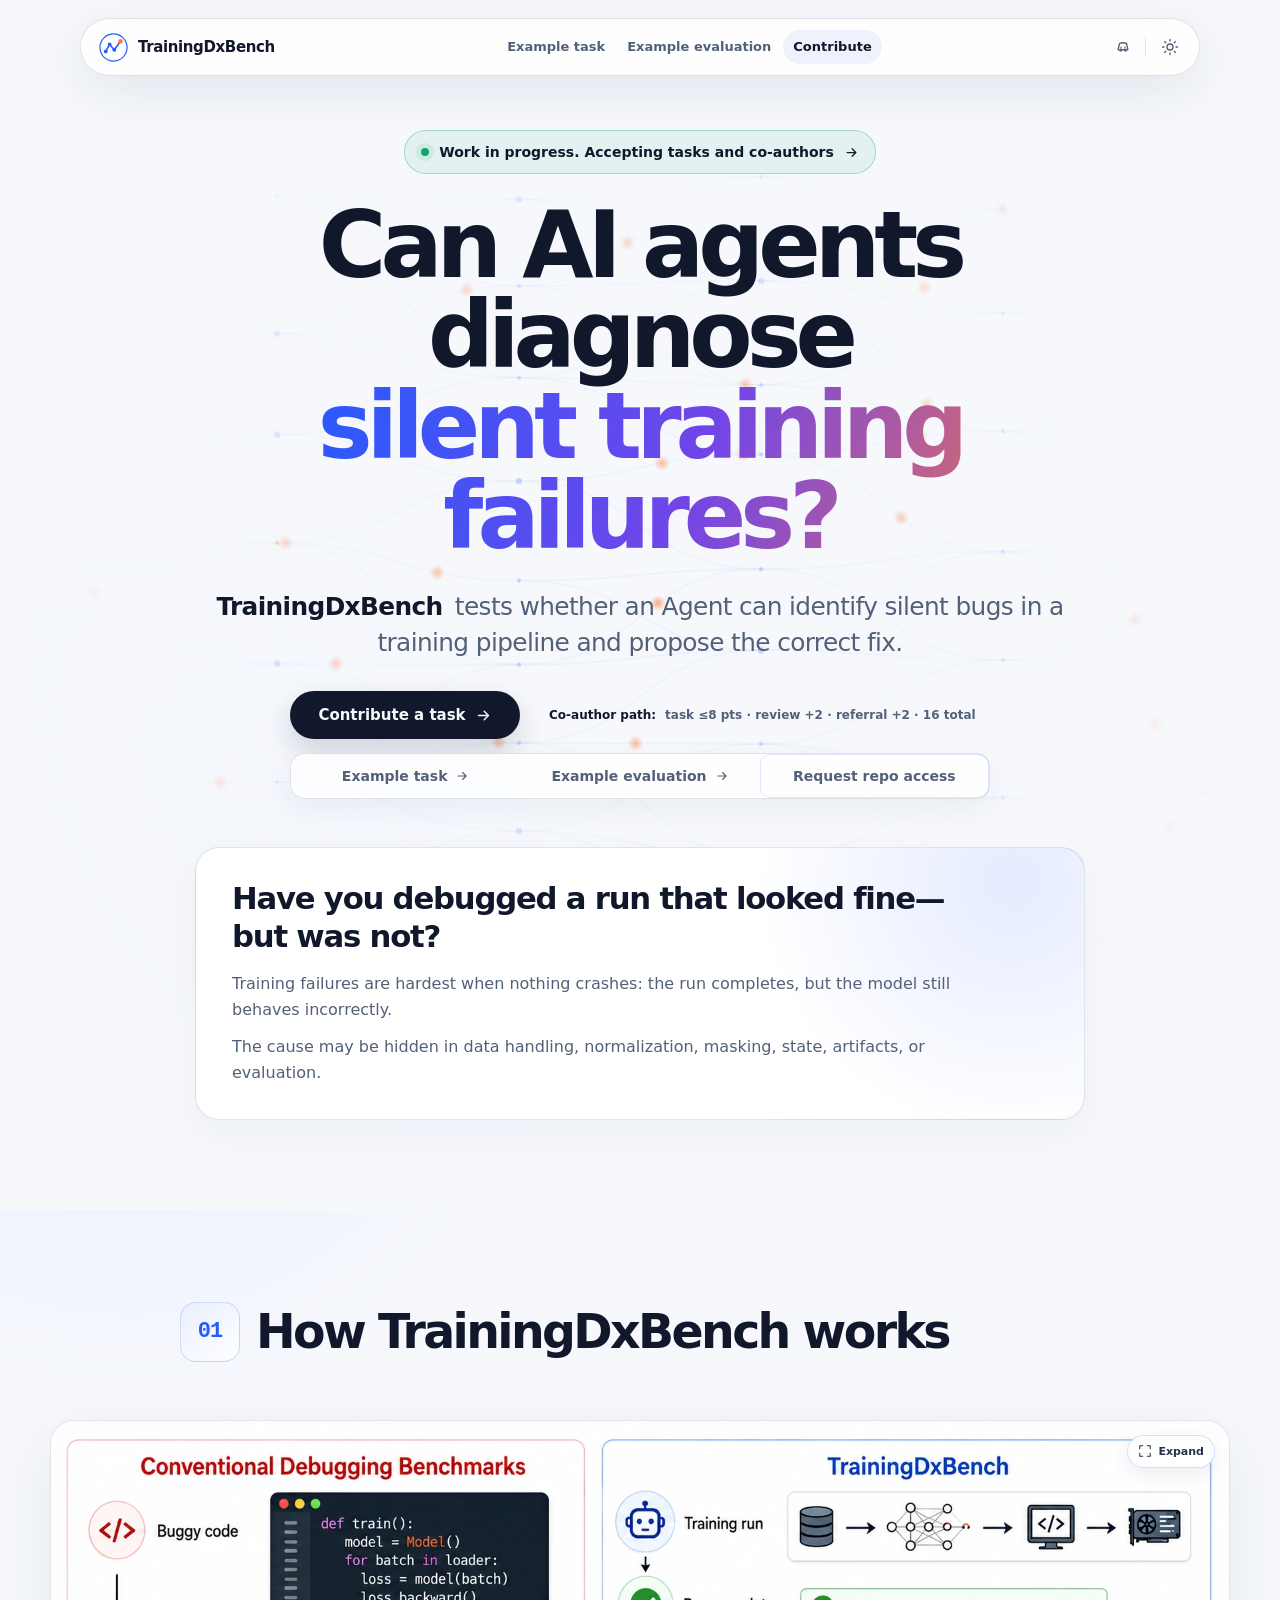
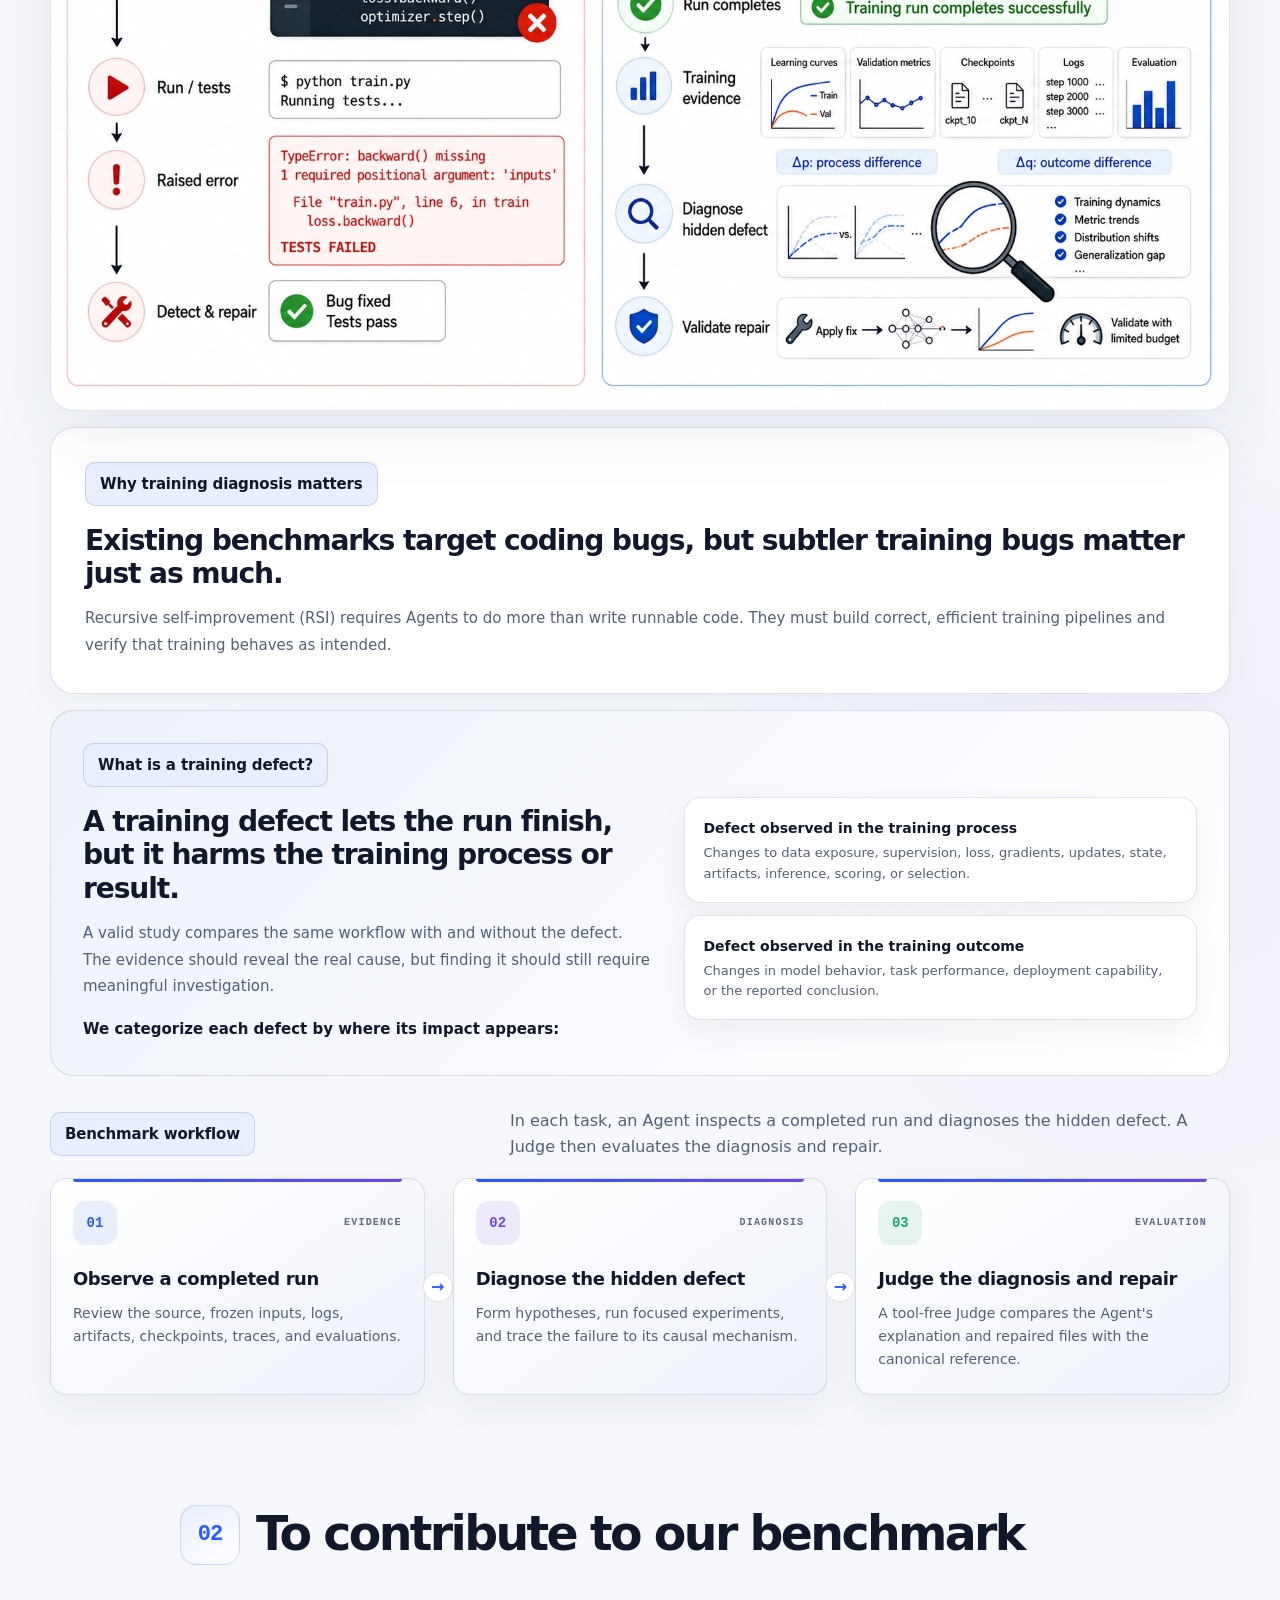
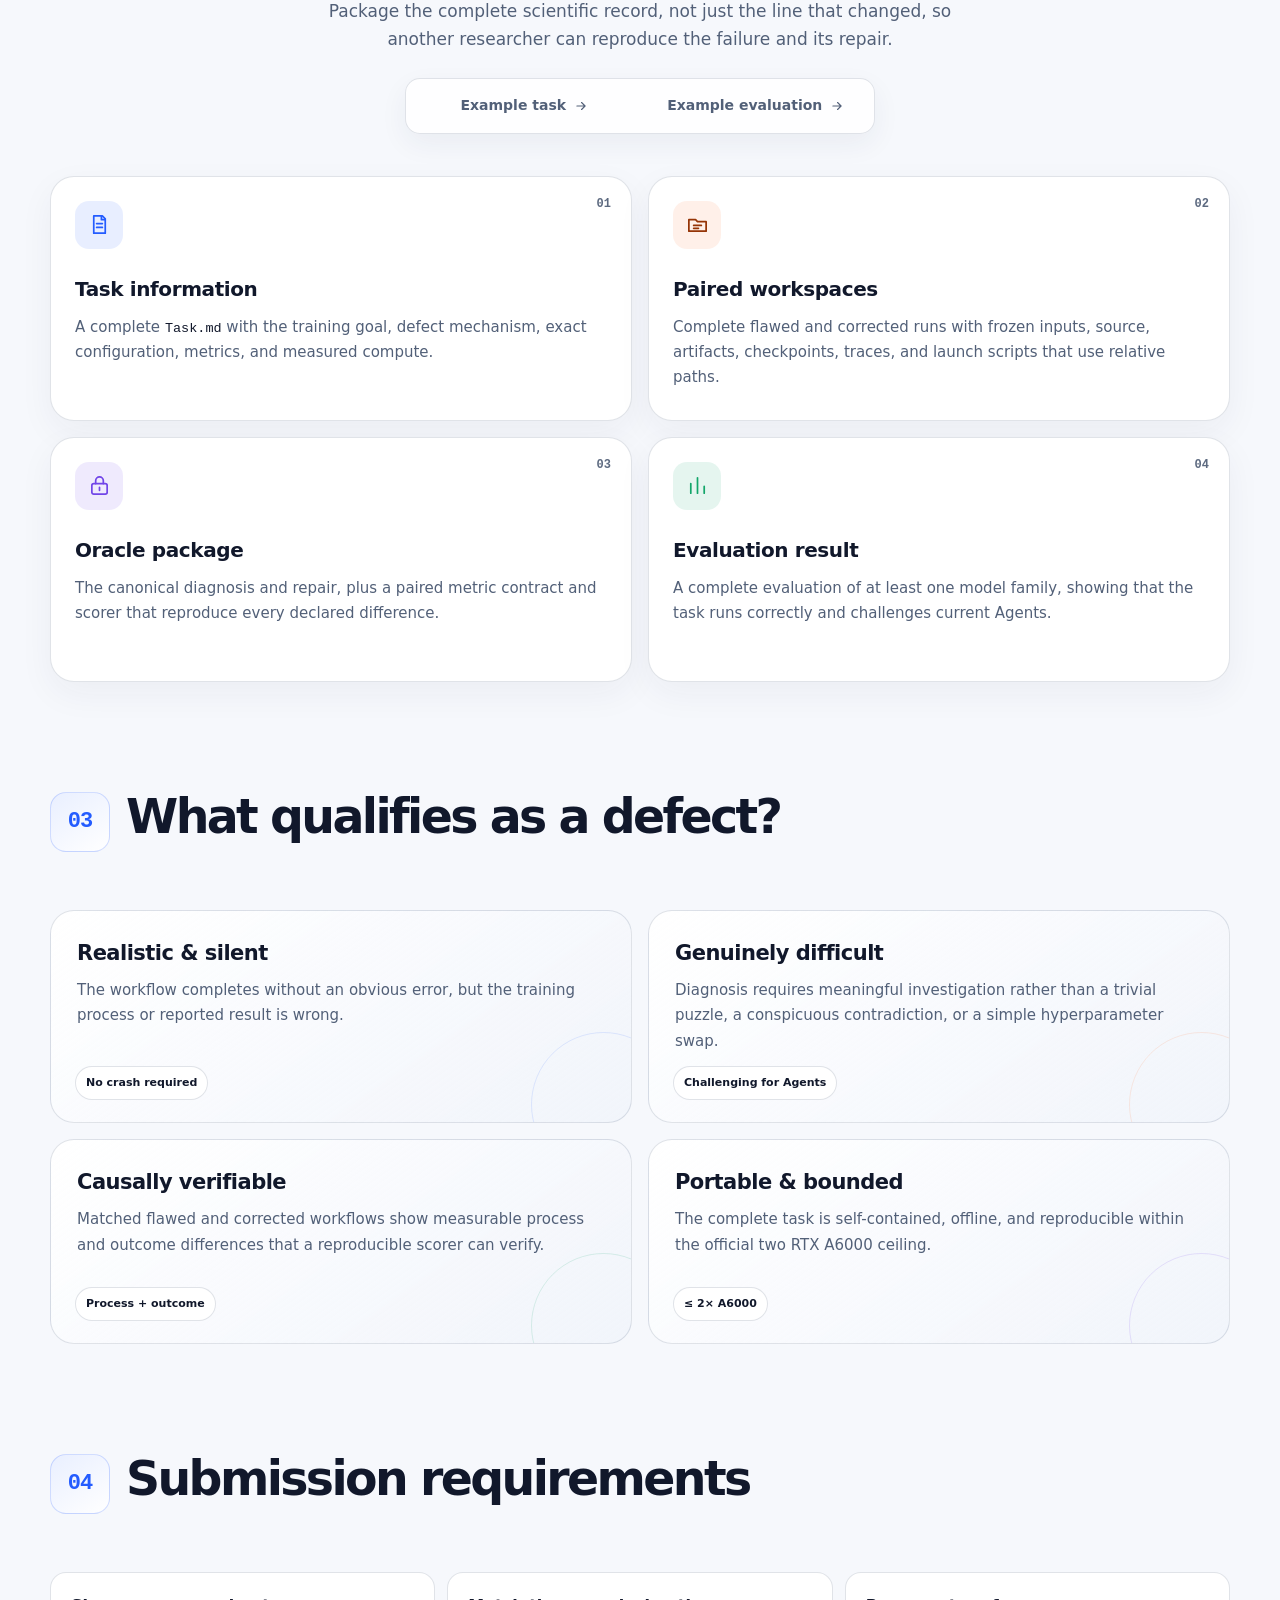
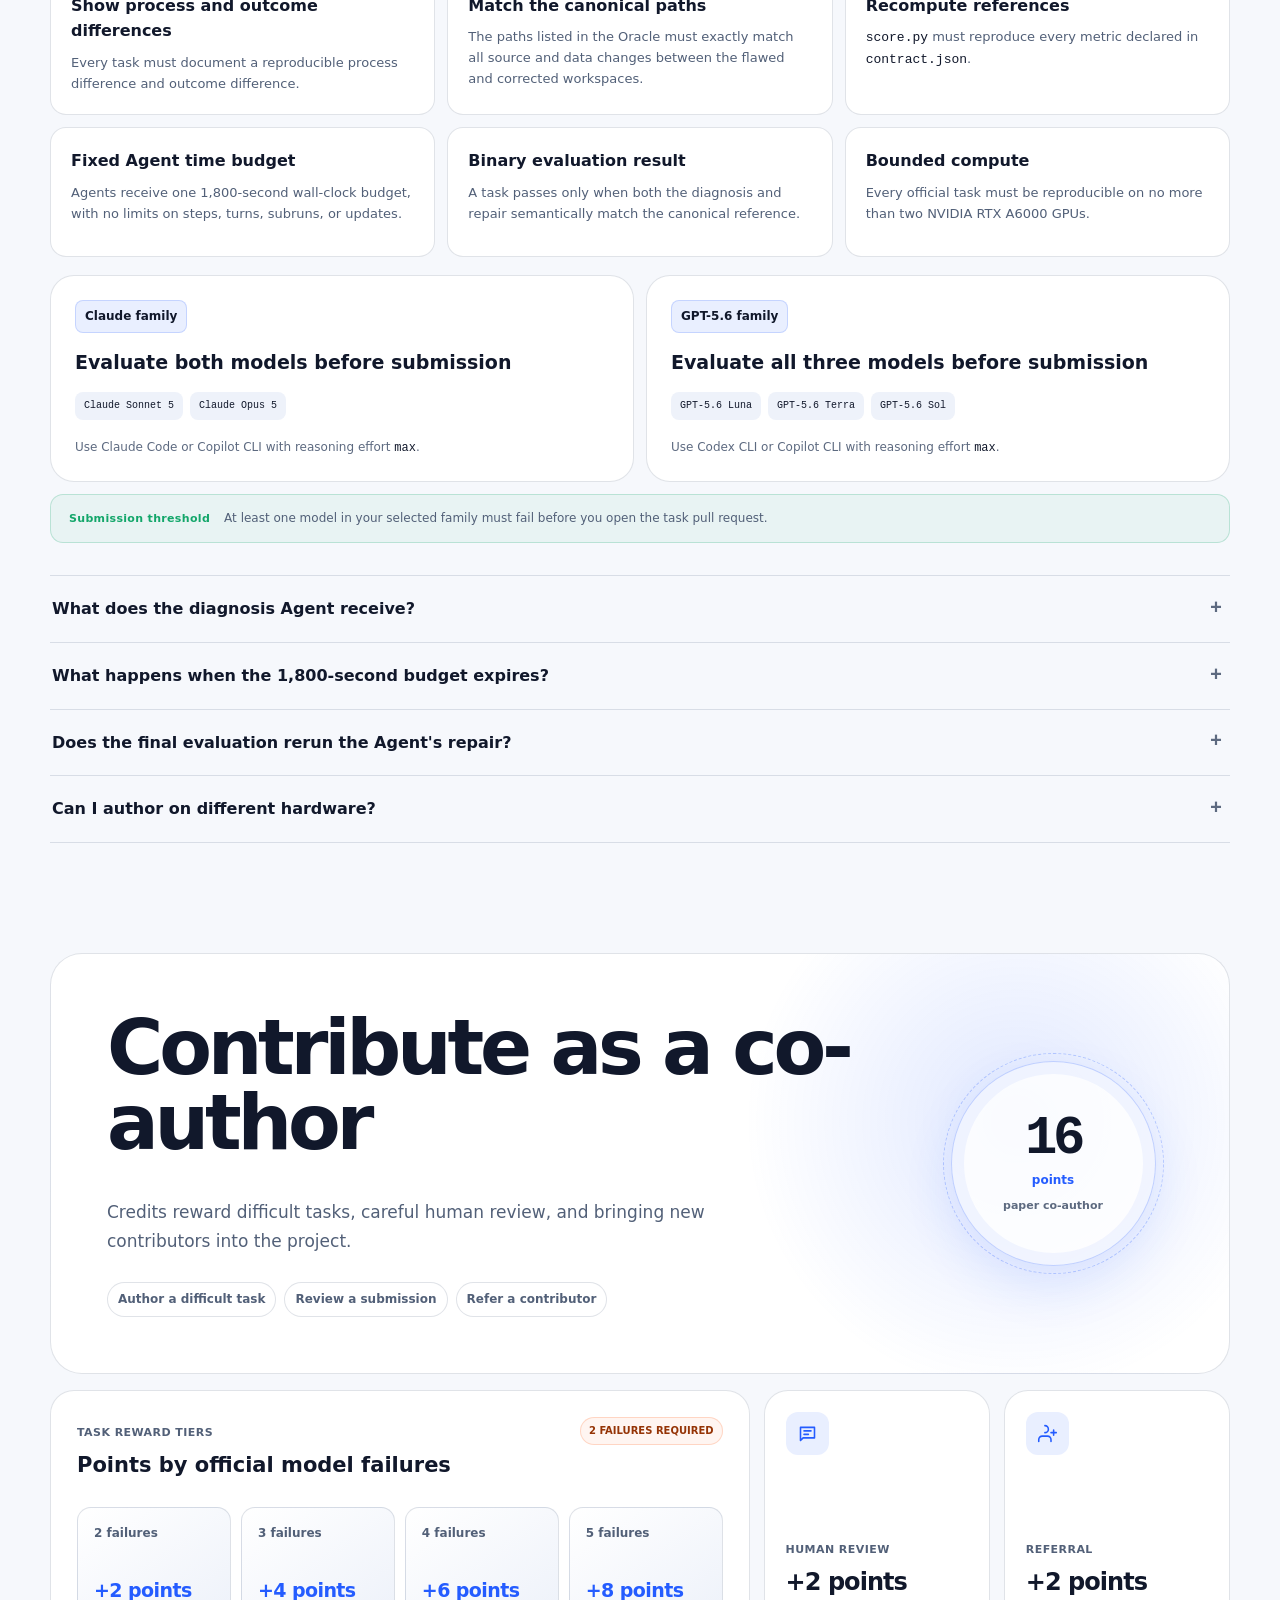
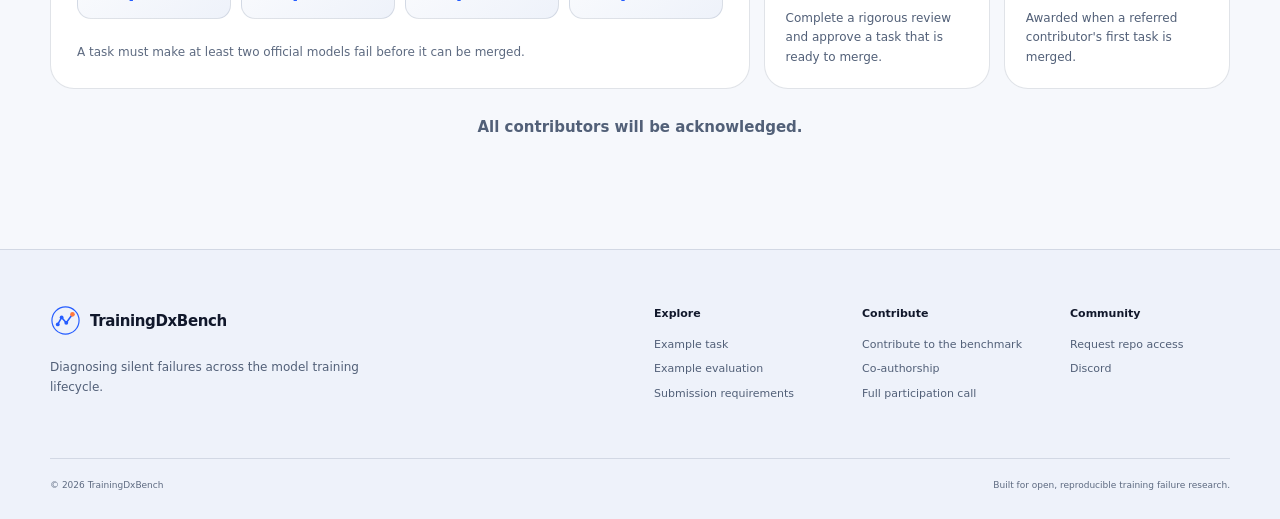
==== commit 97f644dd: "Add community access links Connect the repository access form and add Discord navigation across all " ====
--- a/index.html
+++ b/index.html
@@ -60,6 +60,20 @@
       </div>
 
       <div class="nav-actions">
+        <a
+          class="icon-button discord-link"
+          href="https://discord.gg/nwzdHVFbF"
+          target="_blank"
+          rel="noopener noreferrer"
+          aria-label="Join TrainingDxBench on Discord"
+          title="Join us on Discord"
+        >
+          <svg viewBox="0 0 24 24" aria-hidden="true">
+            <path d="M7.4 7.2a12.5 12.5 0 0 1 9.2 0l1.9 8.1a11.4 11.4 0 0 1-4 2l-1-1.4a8.7 8.7 0 0 0 2.1-1 10.3 10.3 0 0 1-7.2 0 8.7 8.7 0 0 0 2.1 1l-1 1.4a11.4 11.4 0 0 1-4-2z"></path>
+            <circle cx="9.4" cy="12.2" r="1"></circle>
+            <circle cx="14.6" cy="12.2" r="1"></circle>
+          </svg>
+        </a>
         <button class="icon-button" id="theme-toggle" type="button" aria-label="Switch color theme">
           <svg class="sun-icon" viewBox="0 0 24 24" aria-hidden="true">
             <circle cx="12" cy="12" r="4"></circle>
@@ -149,10 +163,15 @@
                 <path d="M5 12h14M13 6l6 6-6 6"></path>
               </svg>
             </a>
-            <span class="example-page-disabled" aria-disabled="true">
+            <a
+              class="repo-access-link"
+              href="https://docs.google.com/forms/d/e/1FAIpQLSdWQRV1B5bYtbjG5T1f16f9kn0bz9mH0goi0WeMLJK6NTNIoA/viewform?usp=dialog"
+              target="_blank"
+              rel="noopener noreferrer"
+            >
               <span class="action-label-long">Request repo access</span>
               <span class="action-label-short">Repo access</span>
-            </span>
+            </a>
           </nav>
 
           <article class="story-panel story-panel-primary hero-story-panel">
@@ -626,6 +645,15 @@
             <a href="#credits">Co-authorship</a>
             <a href="./CALL_FOR_PARTICIPATION.md" target="_blank" rel="noreferrer">Full participation call</a>
           </div>
+          <div>
+            <h3>Community</h3>
+            <a
+              href="https://docs.google.com/forms/d/e/1FAIpQLSdWQRV1B5bYtbjG5T1f16f9kn0bz9mH0goi0WeMLJK6NTNIoA/viewform?usp=dialog"
+              target="_blank"
+              rel="noopener noreferrer"
+            >Request repo access</a>
+            <a href="https://discord.gg/nwzdHVFbF" target="_blank" rel="noopener noreferrer">Discord</a>
+          </div>
         </div>
       </div>
       <div class="footer-bottom">
--- a/styles.css
+++ b/styles.css
@@ -212,6 +212,29 @@
   gap: 6px;
 }
 
+.discord-link {
+  position: relative;
+}
+
+.discord-link::after {
+  position: absolute;
+  right: -4px;
+  width: 1px;
+  height: 20px;
+  background: var(--border);
+  content: "";
+  pointer-events: none;
+}
+
+.discord-link + #theme-toggle {
+  margin-left: 3px;
+}
+
+.discord-link svg circle {
+  fill: currentColor;
+  stroke: none;
+}
+
 .icon-button {
   display: inline-grid;
   width: 38px;
@@ -603,6 +626,10 @@
   opacity: 0.62;
 }
 
+.repo-access-link {
+  border: 1px solid rgba(36, 92, 255, 0.14);
+}
+
 .example-page-links a:hover,
 .example-page-links a:focus-visible {
   background: var(--accent-soft);
@@ -1358,6 +1385,7 @@
 }
 
 .mechanism-strip article {
+  min-width: 0;
   padding: 19px 20px;
   border: 1px solid var(--border);
   border-radius: var(--radius-medium);
@@ -1386,10 +1414,29 @@
 
 .mechanism-strip code {
   display: block;
+  max-width: 100%;
   overflow-x: auto;
   color: var(--text);
   font-size: 12px;
   white-space: nowrap;
+}
+
+.mechanism-list {
+  display: grid;
+  margin: 0;
+  padding-left: 21px;
+  gap: 16px;
+}
+
+.mechanism-list li {
+  min-width: 0;
+  padding-left: 3px;
+}
+
+.mechanism-list li::marker {
+  color: var(--text-faint);
+  font-size: 12px;
+  font-weight: 750;
 }
 
 .mechanism-strip p {
@@ -2503,7 +2550,7 @@
 
 .footer-links {
   display: grid;
-  grid-template-columns: repeat(2, minmax(150px, 1fr));
+  grid-template-columns: repeat(3, minmax(140px, 1fr));
   gap: 48px;
 }
 
@@ -3069,6 +3116,32 @@
   }
 }
 
+@media (max-width: 360px) {
+  .site-nav {
+    width: calc(100% - 12px);
+    gap: 8px;
+    padding-right: 7px;
+    padding-left: 10px;
+  }
+
+  .site-nav .brand span {
+    display: none;
+  }
+
+  .section-marker {
+    flex-direction: column;
+    align-items: flex-start;
+  }
+
+  .section-heading.centered .section-marker {
+    align-items: center;
+  }
+
+  .section-marker > h2 {
+    min-width: 0;
+  }
+}
+
 @media (prefers-reduced-motion: reduce) {
   html {
     scroll-behavior: auto;
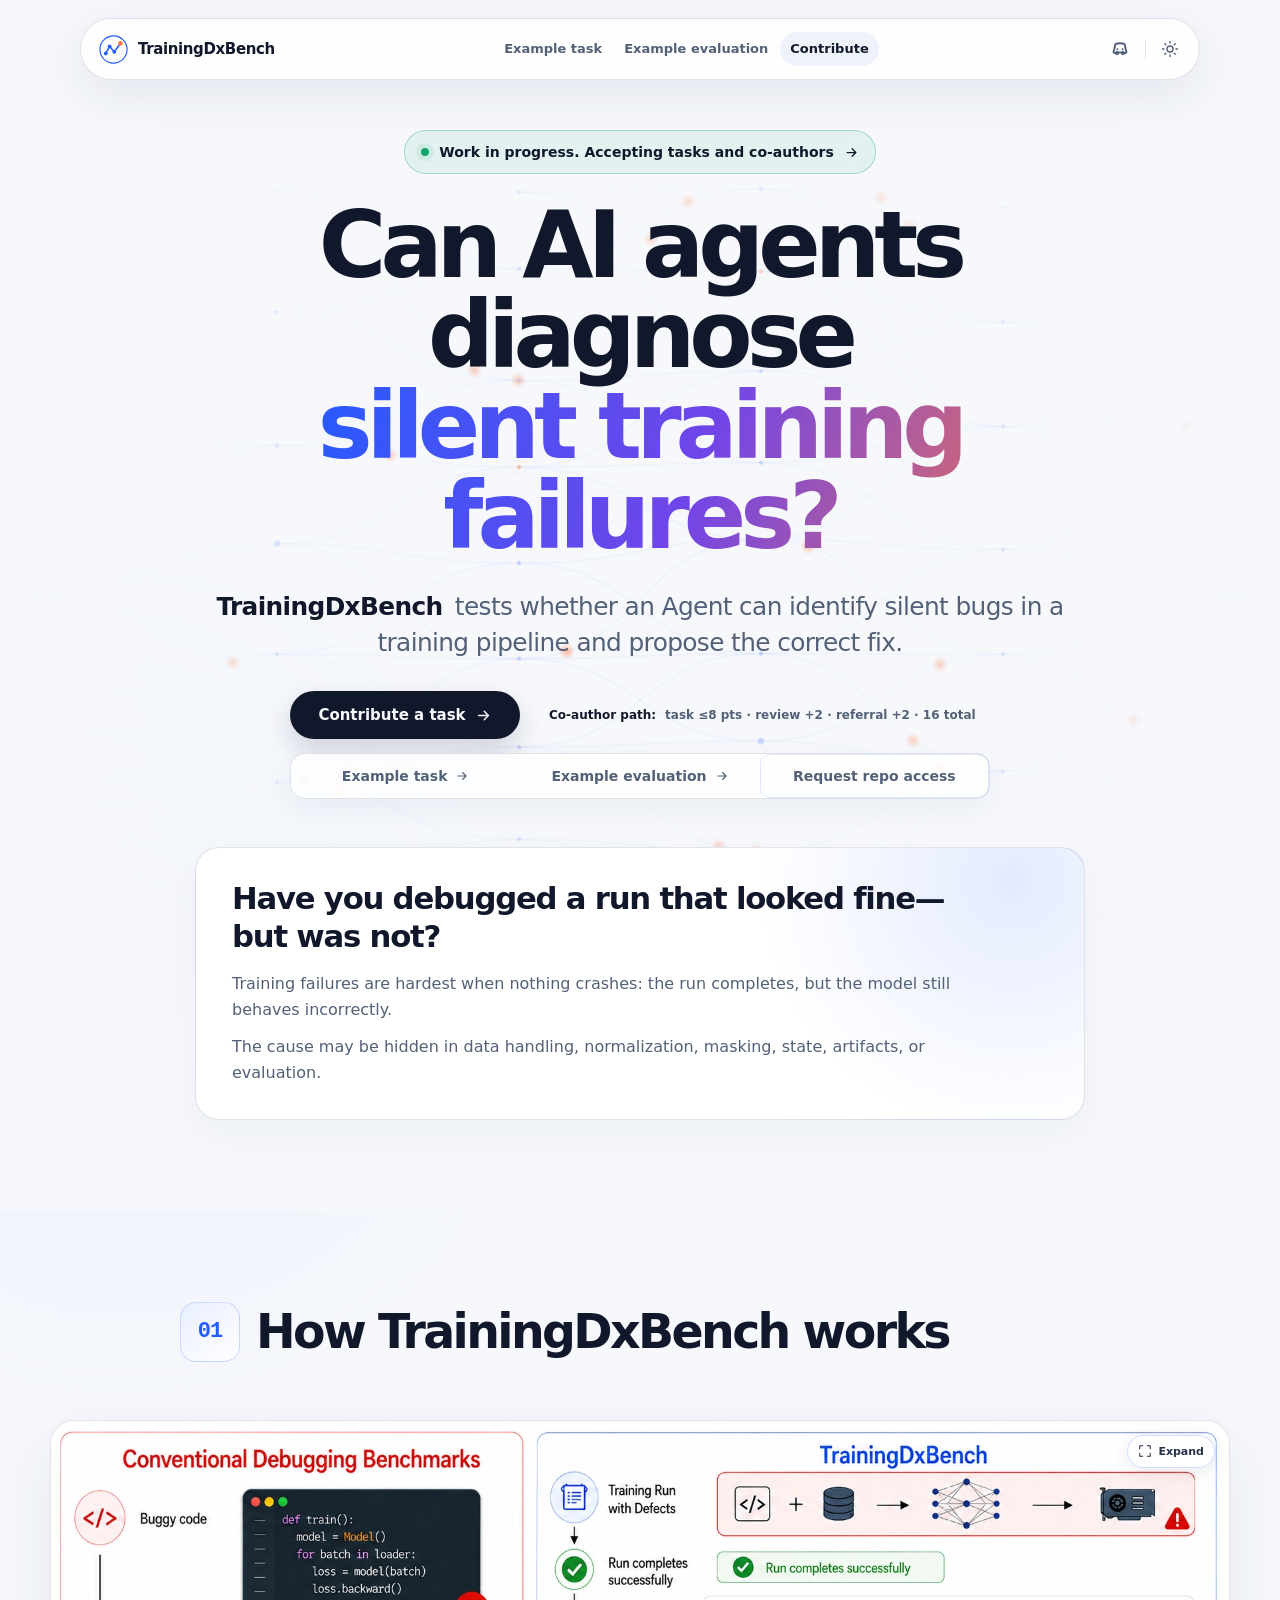
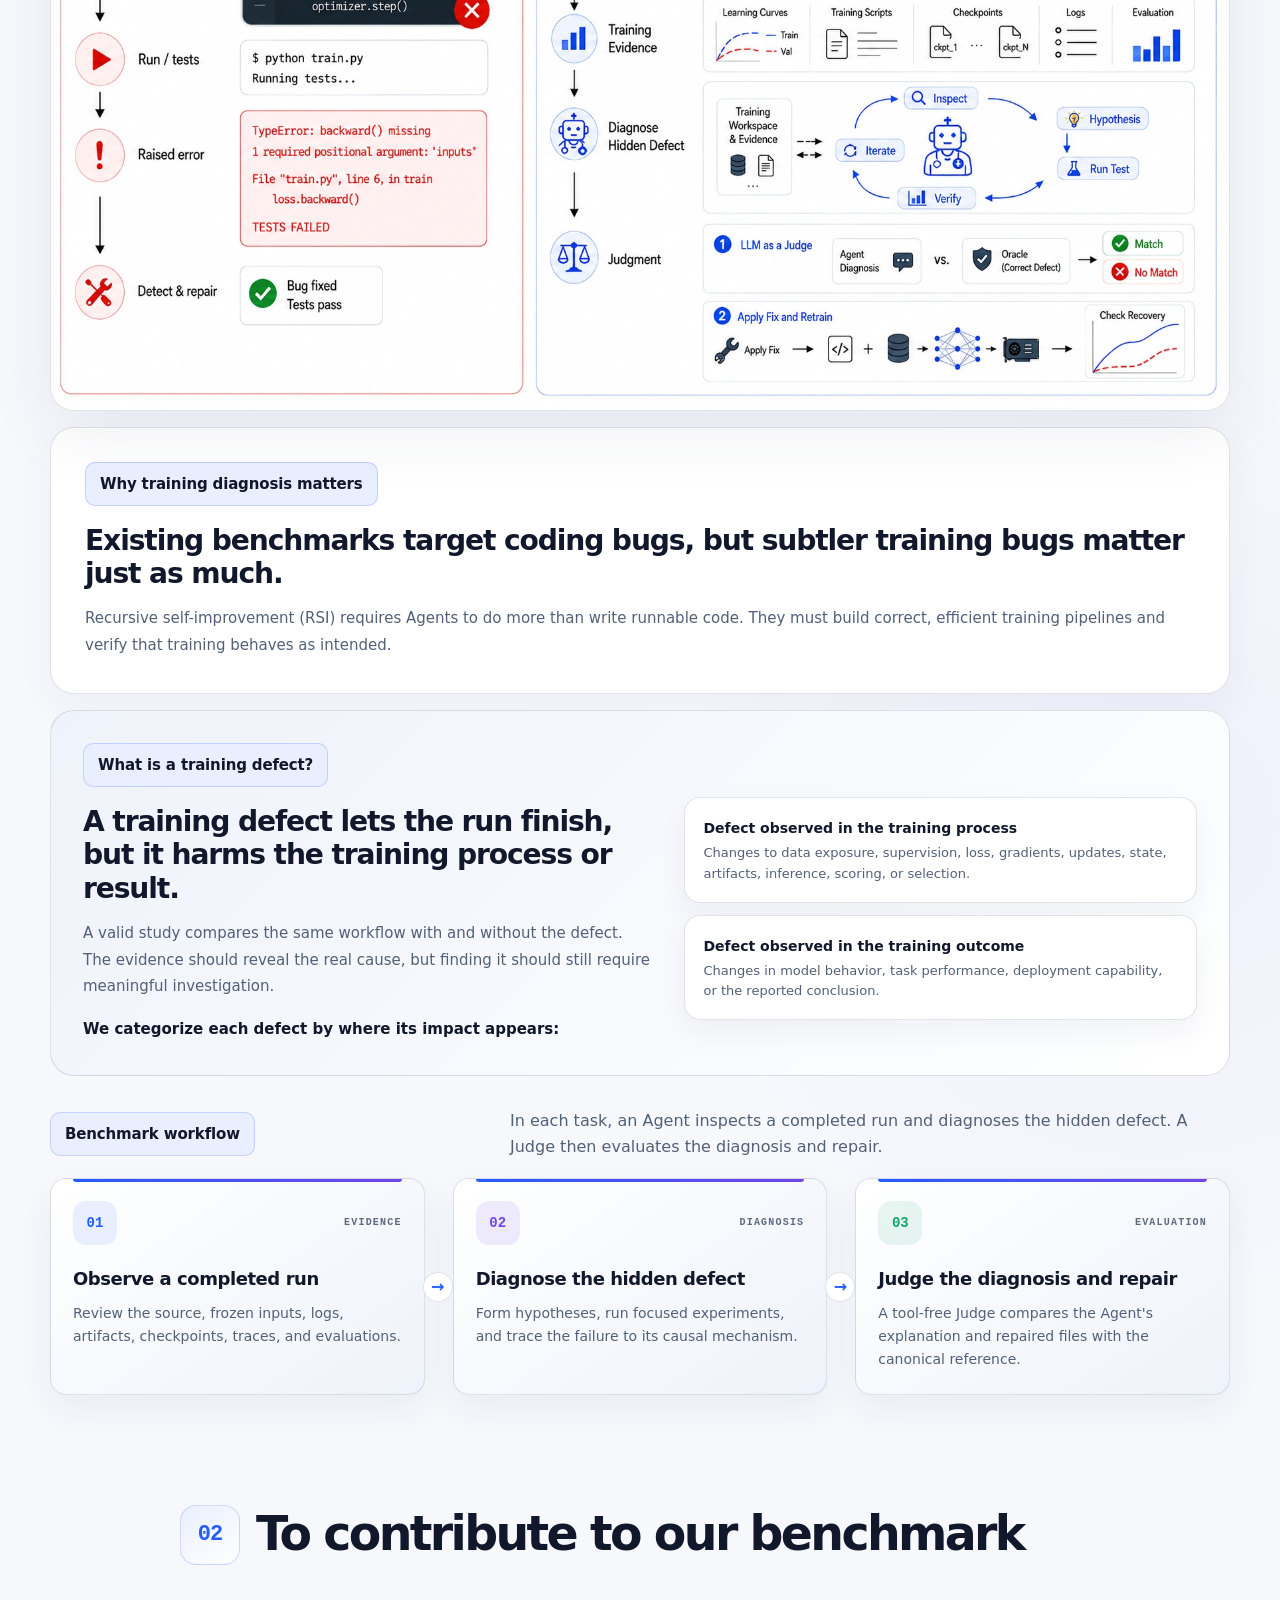
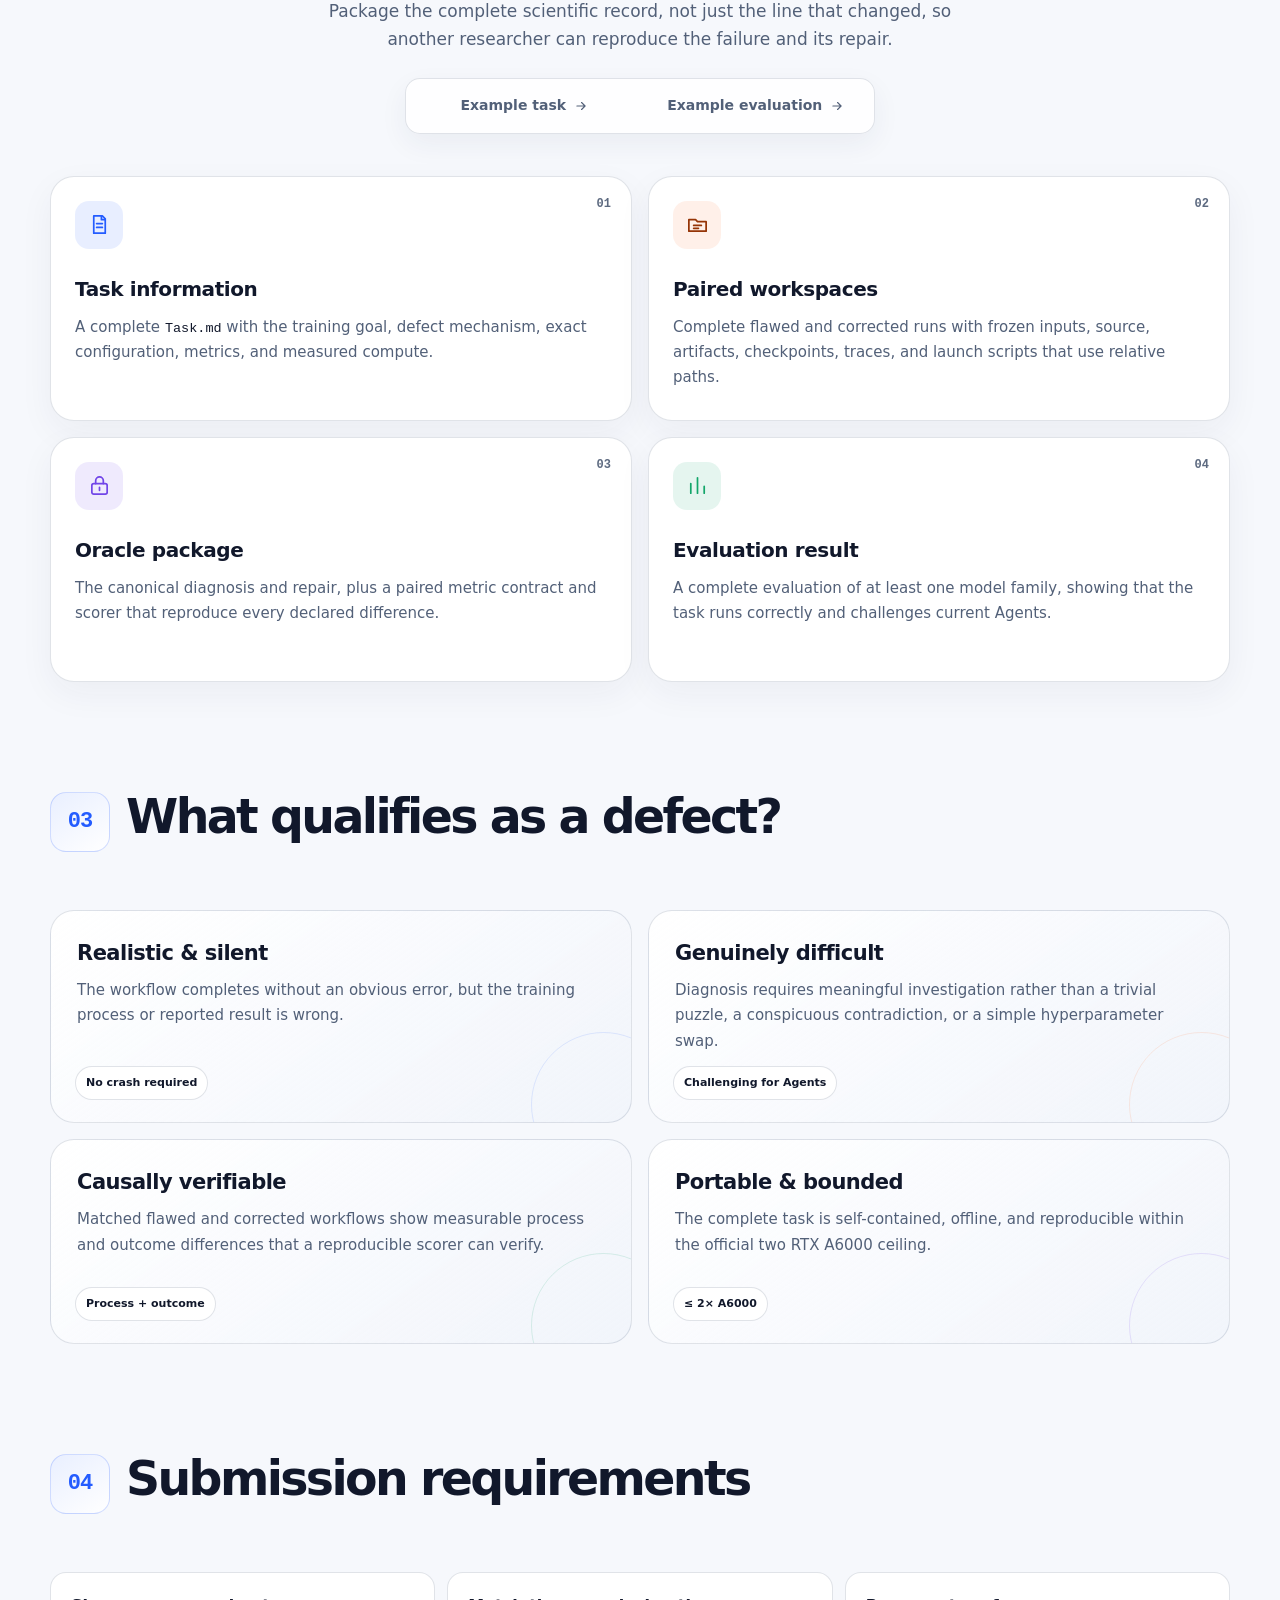
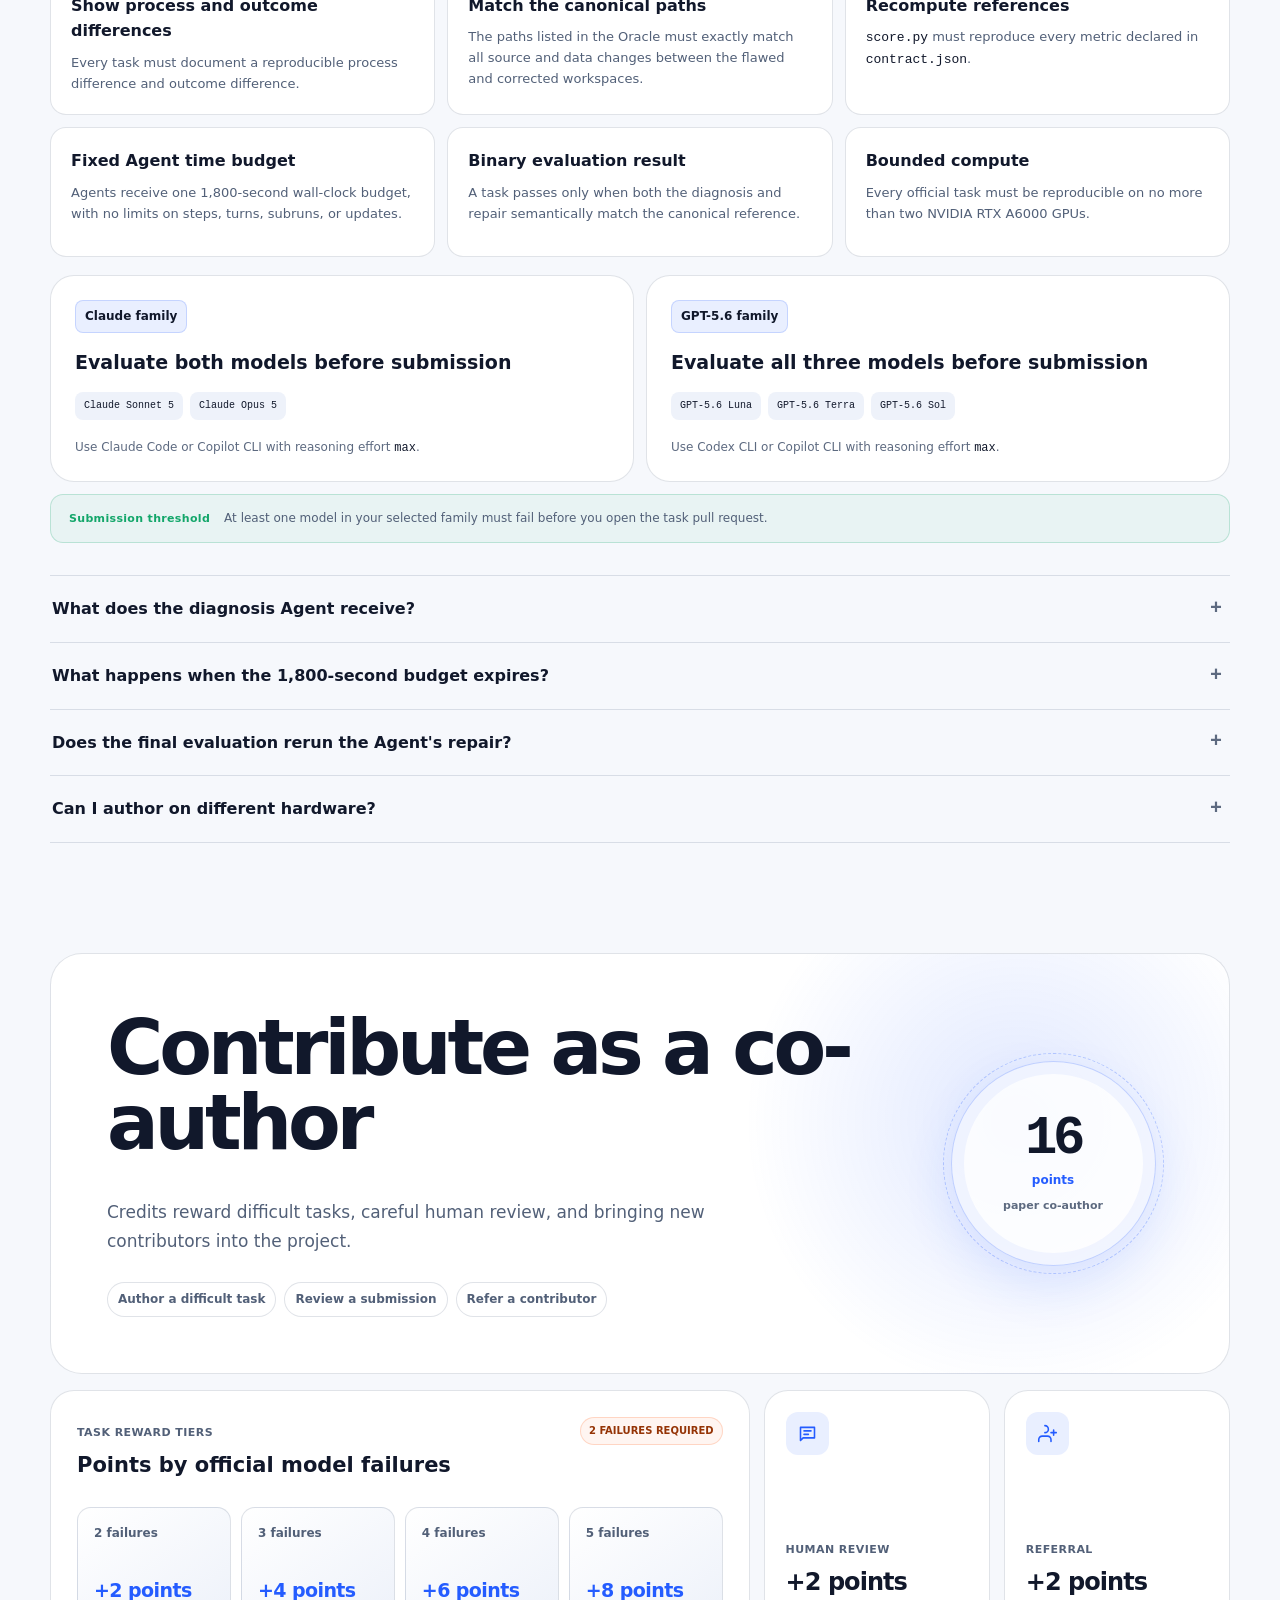
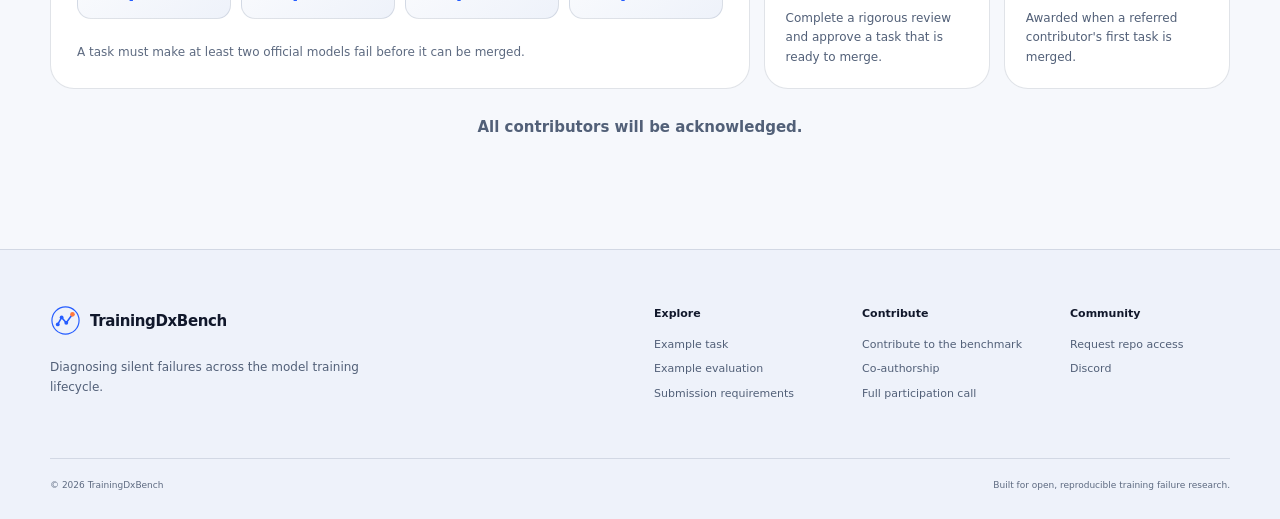
==== commit 7bb035b9: "Refresh workflow diagram Regenerate the published workflow illustration from the latest source image" ====
--- a/index.html
+++ b/index.html
@@ -201,7 +201,7 @@
 
           <figure class="diagram-card how-diagram">
             <img
-              src="./assets/trainingdx-works.webp"
+              src="./assets/trainingdx-works-56a32104.webp"
               alt="Comparison between conventional debugging benchmarks and the TrainingDxBench workflow"
               width="1774"
               height="887"
@@ -210,7 +210,7 @@
             <button
               class="diagram-expand"
               type="button"
-              data-image="./assets/trainingdx-works.webp"
+              data-image="./assets/trainingdx-works-56a32104.webp"
               data-alt="Comparison between conventional debugging benchmarks and the TrainingDxBench workflow"
             >
               <svg viewBox="0 0 24 24" aria-hidden="true">
@@ -666,7 +666,7 @@
       <button class="dialog-close" type="button" aria-label="Close expanded image">
         <svg viewBox="0 0 24 24" aria-hidden="true"><path d="m6 6 12 12M18 6 6 18"></path></svg>
       </button>
-      <img src="./assets/trainingdx-works.webp" alt="" />
+      <img src="./assets/trainingdx-works-56a32104.webp" alt="" />
     </dialog>
   </body>
 </html>
--- a/styles.css
+++ b/styles.css
@@ -212,8 +212,10 @@
   gap: 6px;
 }
 
-.discord-link {
+.icon-button.discord-link {
   position: relative;
+  width: 44px;
+  height: 44px;
 }
 
 .discord-link::after {
@@ -233,6 +235,12 @@
 .discord-link svg circle {
   fill: currentColor;
   stroke: none;
+}
+
+.icon-button.discord-link svg {
+  width: 24px;
+  height: 24px;
+  stroke-width: 1.9;
 }
 
 .icon-button {
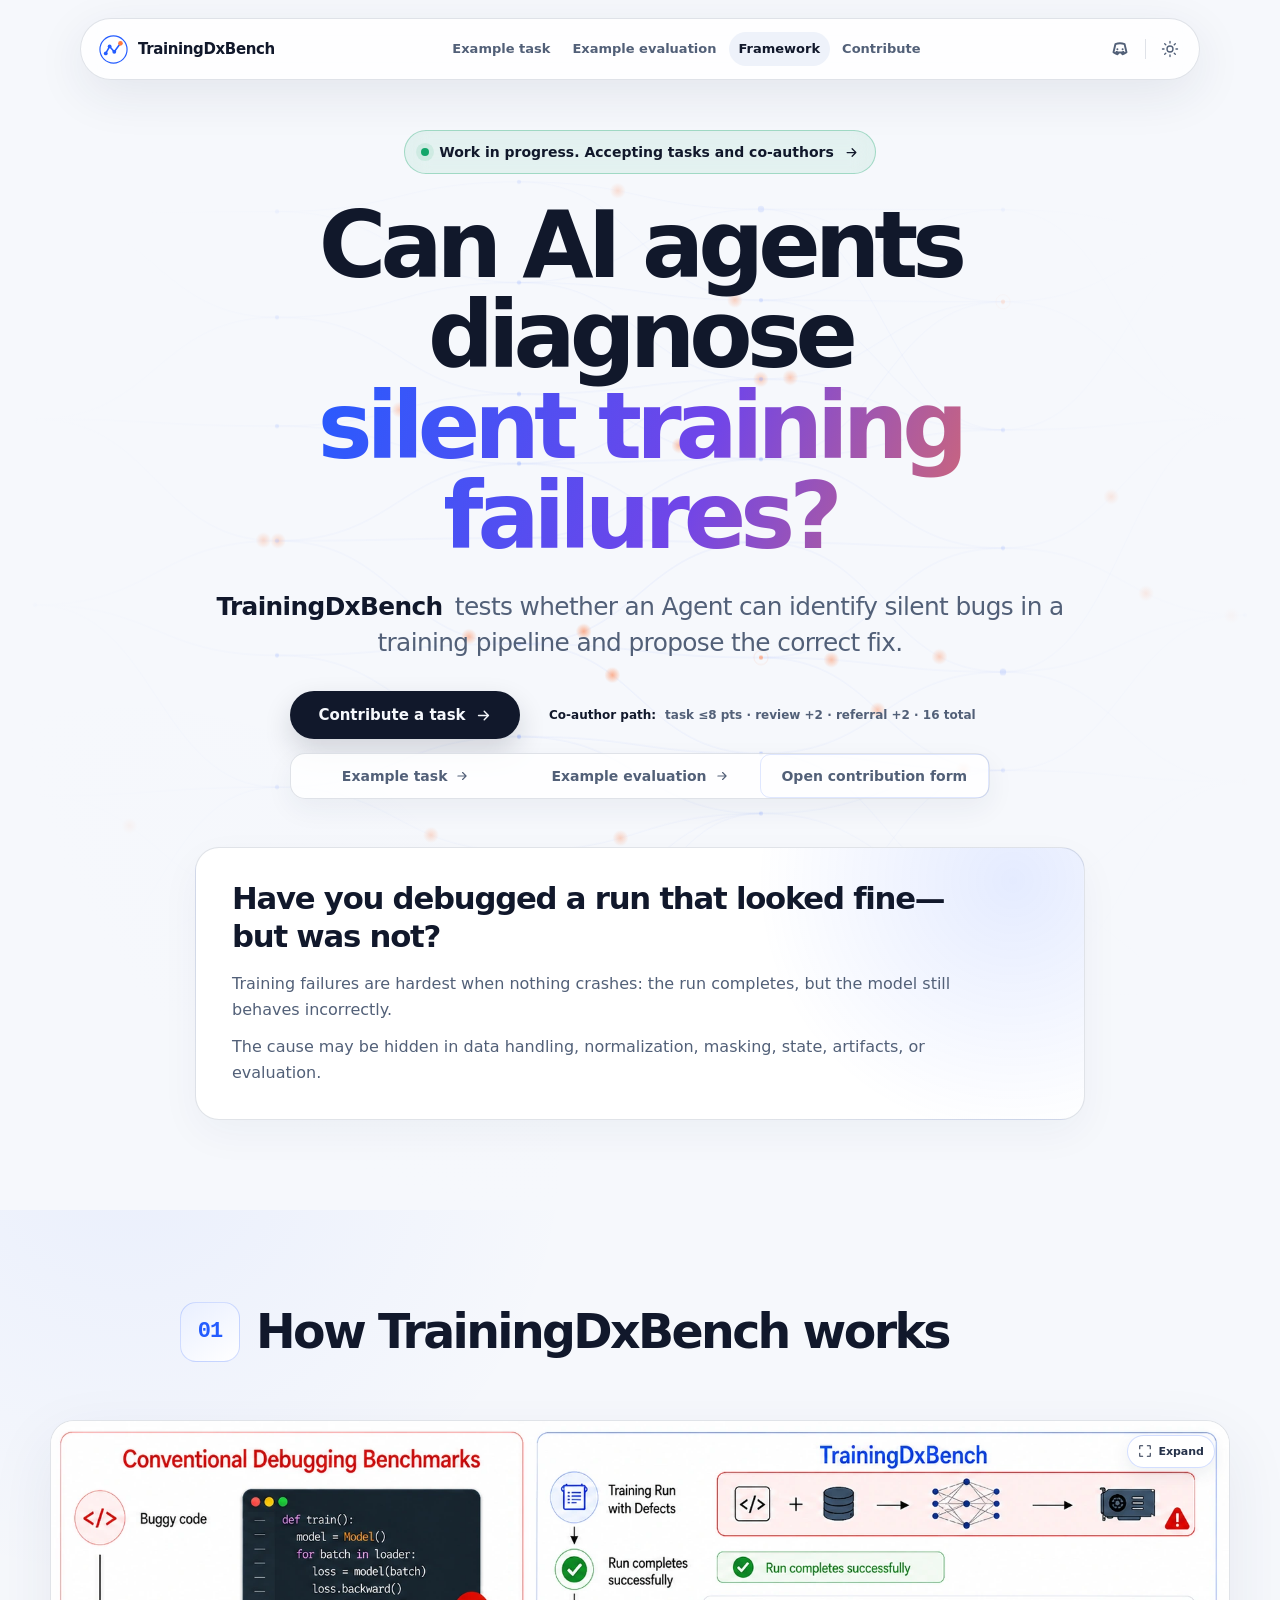
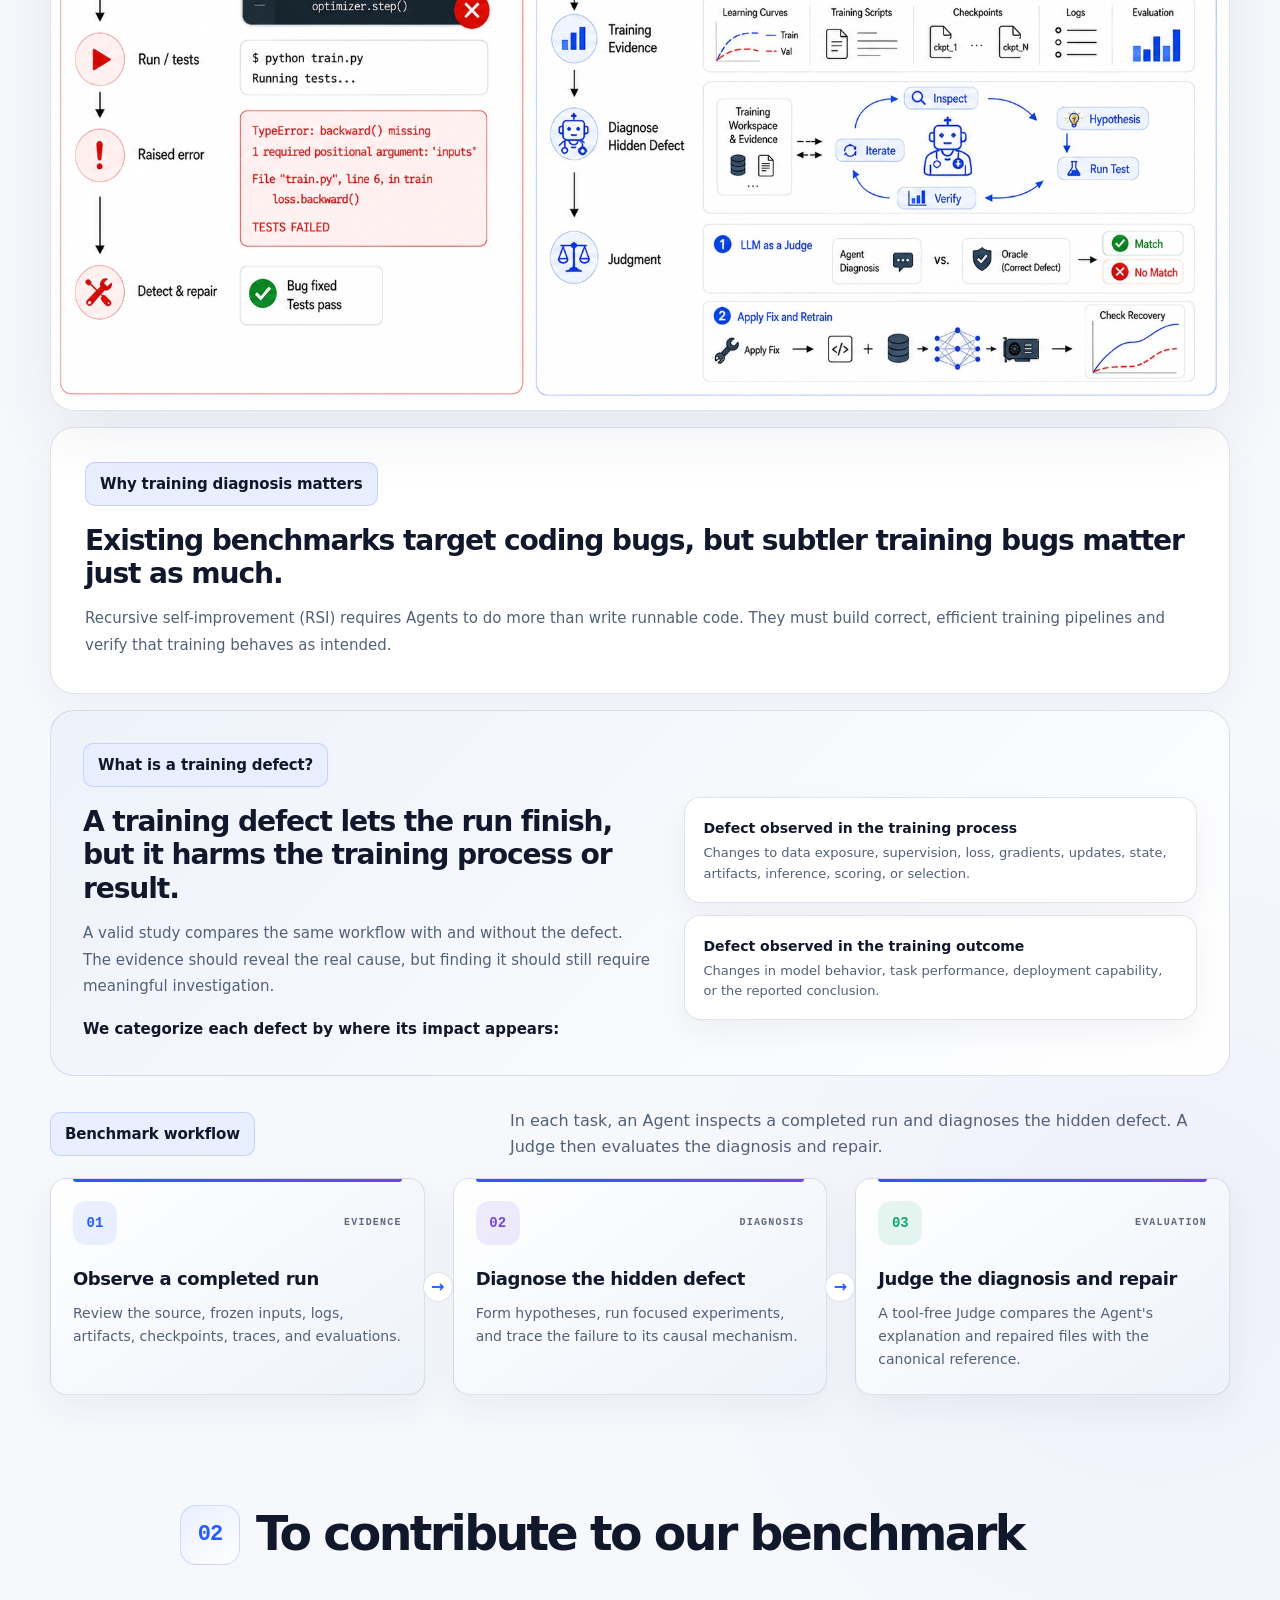
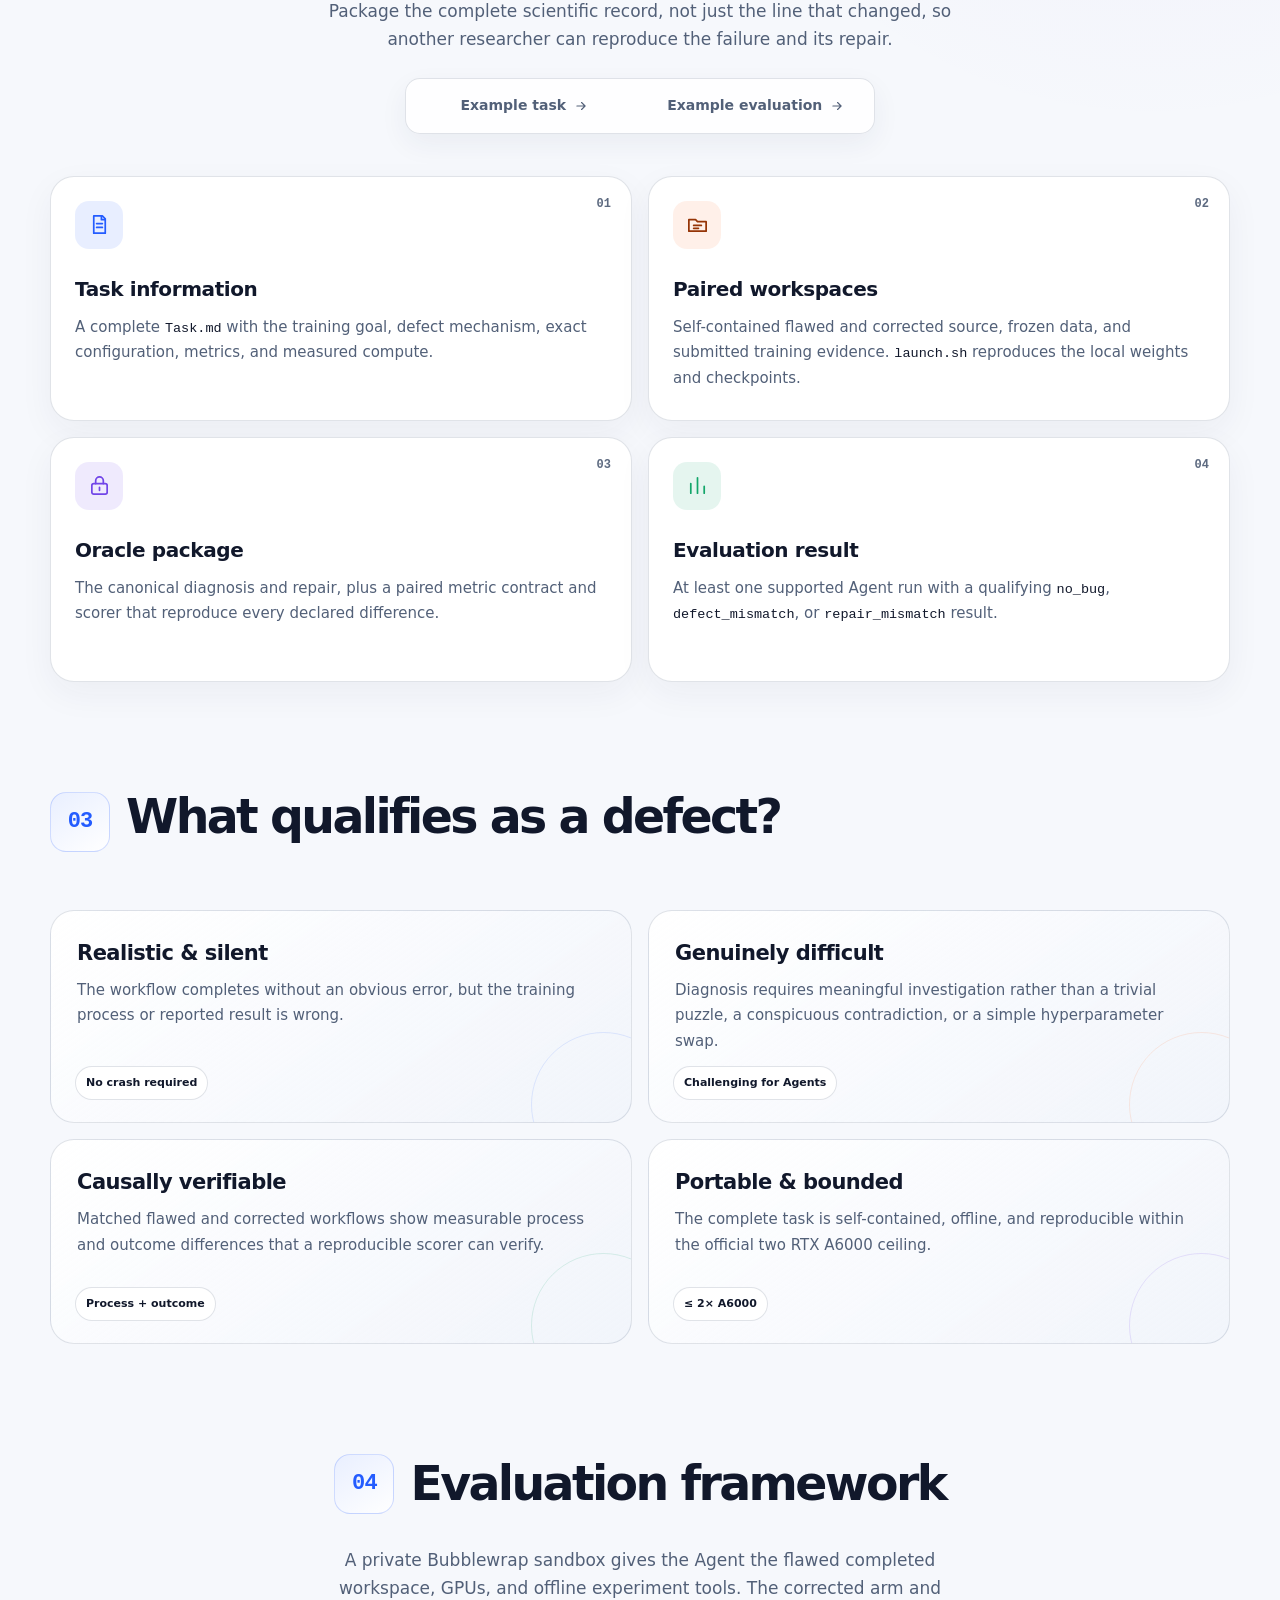
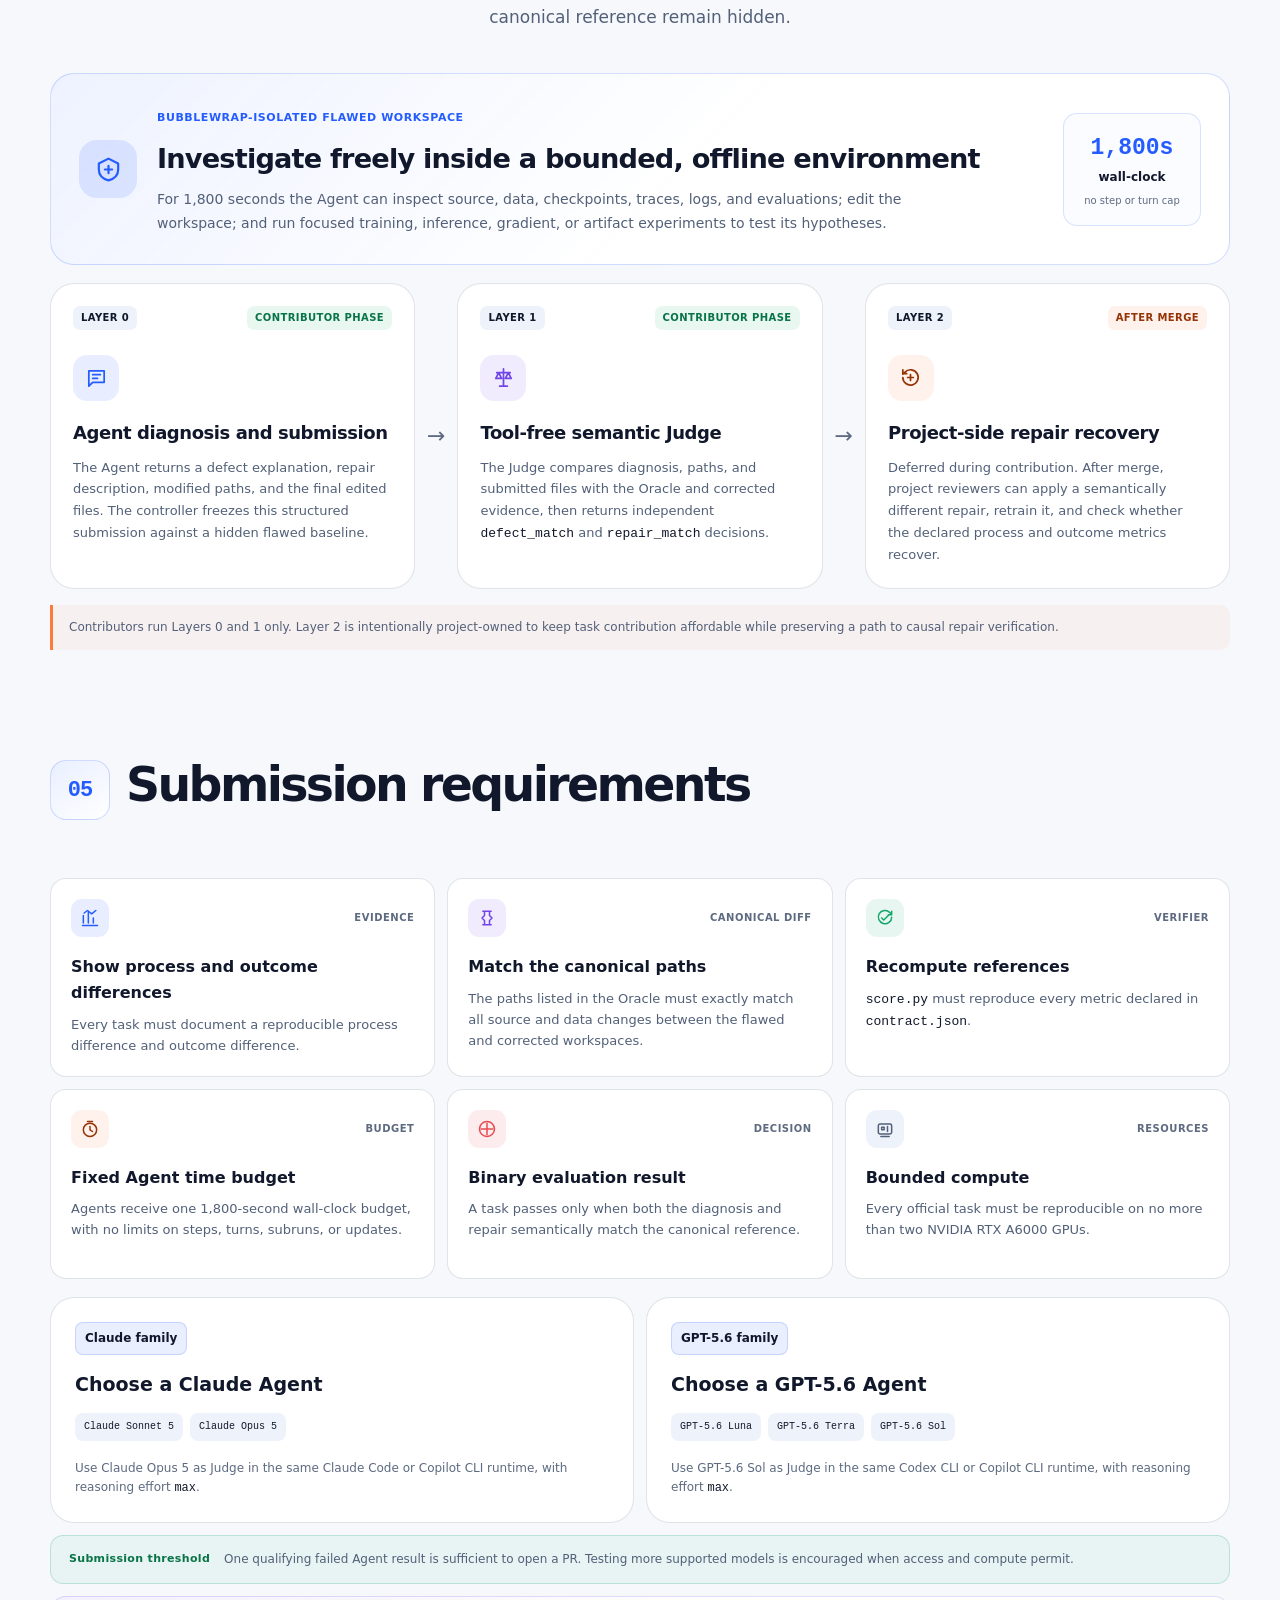
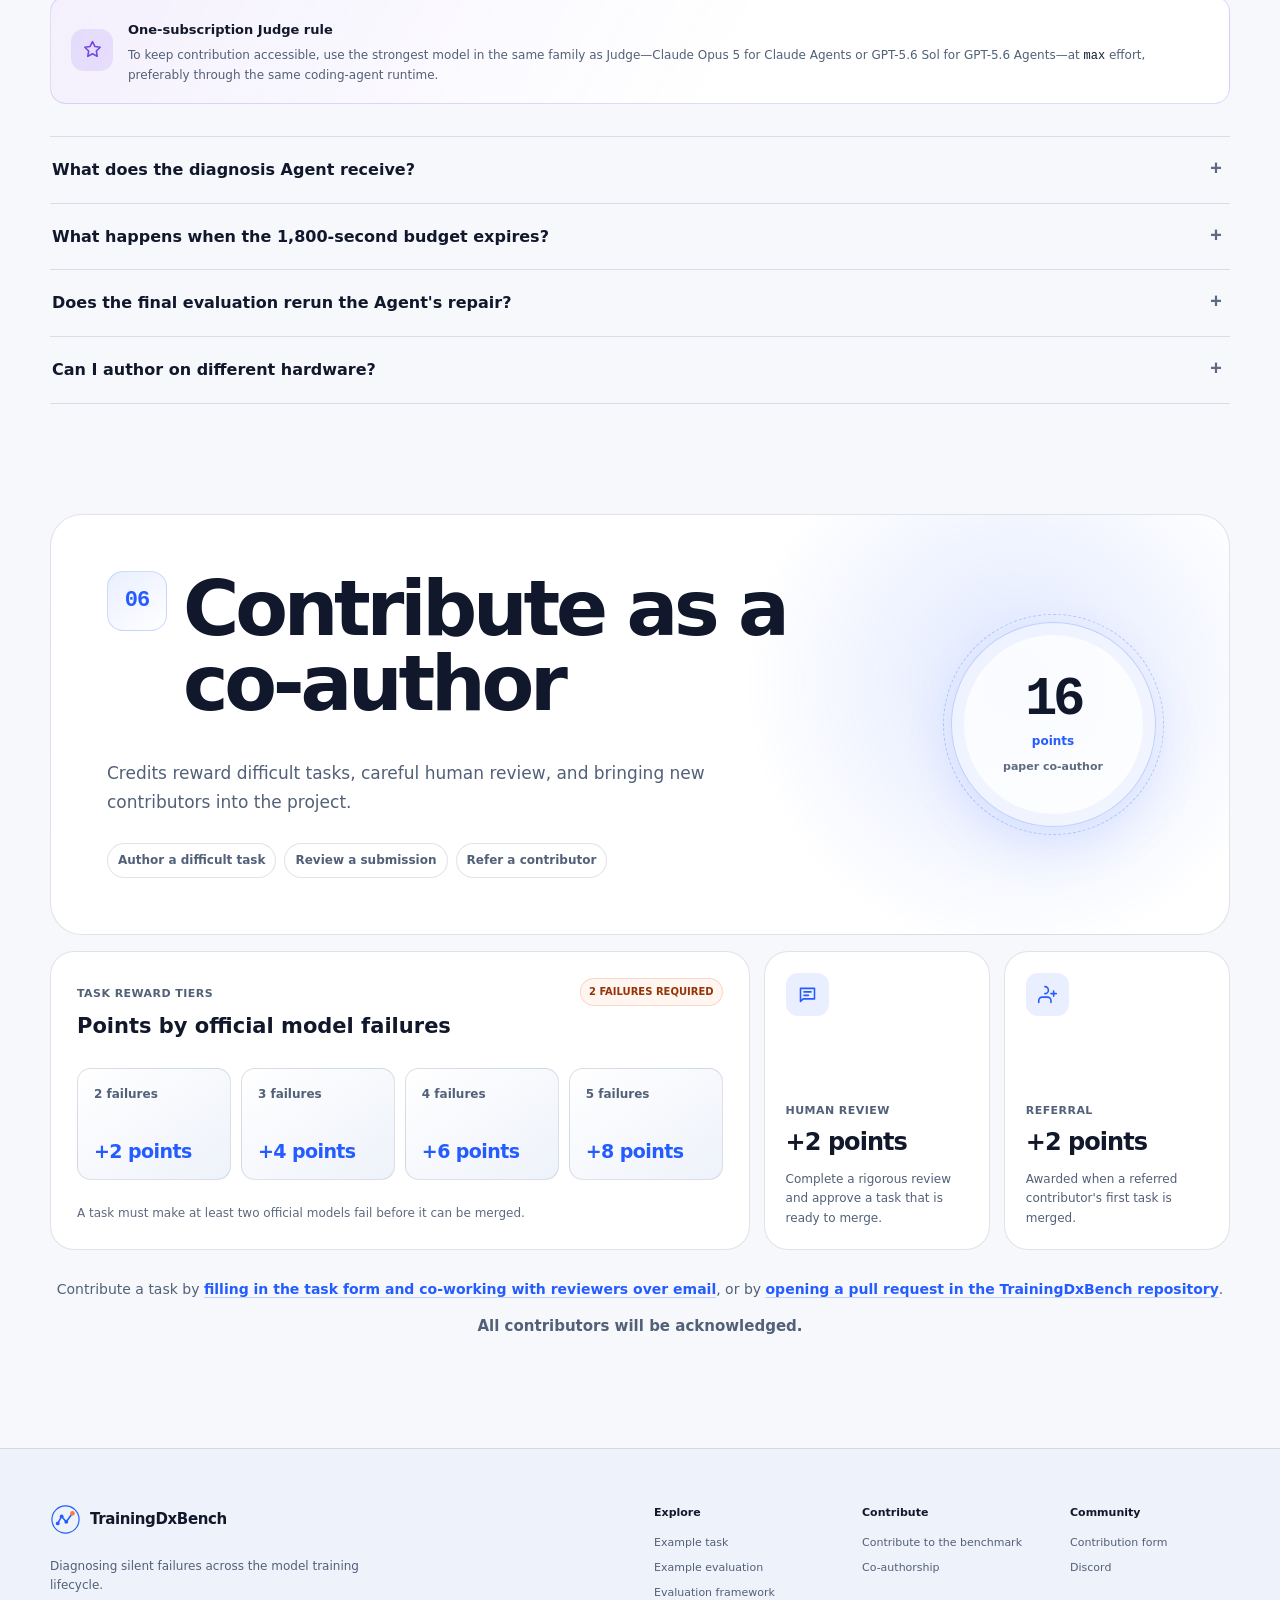
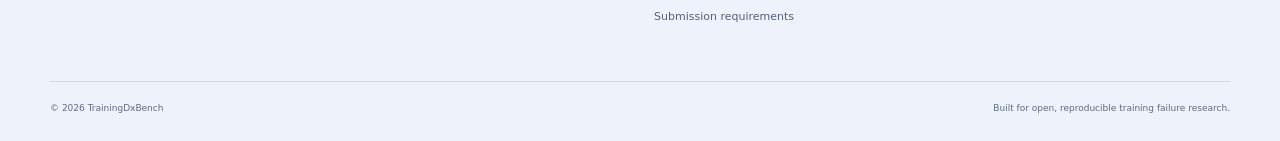
==== commit 91e72d7a: "Refresh evaluation framework webpage Co-authored-by: Copilot <223556219+Copilot@users.noreply.github" ====
--- a/index.html
+++ b/index.html
@@ -56,6 +56,7 @@
       <div class="nav-links" id="desktop-nav">
         <a href="./example-task.html">Example task</a>
         <a href="./example-evaluation.html">Example evaluation</a>
+        <a href="#framework">Framework</a>
         <a href="#submit">Contribute</a>
       </div>
 
@@ -100,6 +101,7 @@
       <div class="mobile-nav" id="mobile-nav" hidden>
         <a href="./example-task.html">Example task</a>
         <a href="./example-evaluation.html">Example evaluation</a>
+        <a href="#framework">Framework</a>
         <a href="#submit">Contribute</a>
       </div>
     </nav>
@@ -169,8 +171,8 @@
               target="_blank"
               rel="noopener noreferrer"
             >
-              <span class="action-label-long">Request repo access</span>
-              <span class="action-label-short">Repo access</span>
+              <span class="action-label-long">Open contribution form</span>
+              <span class="action-label-short">Task form</span>
             </a>
           </nav>
 
@@ -360,8 +362,9 @@
               </div>
               <h3>Paired workspaces</h3>
               <p>
-                Complete flawed and corrected runs with frozen inputs, source,
-                artifacts, checkpoints, traces, and launch scripts that use relative paths.
+                Self-contained flawed and corrected source, frozen data, and
+                submitted training evidence. <code>launch.sh</code> reproduces
+                the local weights and checkpoints.
               </p>
             </article>
             <article class="submission-card">
@@ -387,8 +390,9 @@
               </div>
               <h3>Evaluation result</h3>
               <p>
-                A complete evaluation of at least one model family, showing that
-                the task runs correctly and challenges current Agents.
+                At least one supported Agent run with a qualifying
+                <code>no_bug</code>, <code>defect_mismatch</code>, or
+                <code>repair_mismatch</code> result.
               </p>
             </article>
           </div>
@@ -439,36 +443,194 @@
           </div>
         </section>
 
+        <section class="section reveal" id="framework">
+          <div class="section-heading centered framework-heading">
+            <div class="section-marker">
+              <span>04</span>
+              <h2>Evaluation framework</h2>
+            </div>
+            <p>
+              A private Bubblewrap sandbox gives the Agent the flawed completed
+              workspace, GPUs, and offline experiment tools. The corrected arm
+              and canonical reference remain hidden.
+            </p>
+          </div>
+
+          <article class="framework-sandbox">
+            <span class="framework-sandbox-icon" aria-hidden="true">
+              <svg viewBox="0 0 24 24">
+                <path d="M12 3 4 7v5c0 4.8 3.1 7.7 8 9 4.9-1.3 8-4.2 8-9V7z"></path>
+                <path d="M9 12h6M12 9v6"></path>
+              </svg>
+            </span>
+            <div>
+              <span class="framework-kicker">Bubblewrap-isolated flawed workspace</span>
+              <h3>Investigate freely inside a bounded, offline environment</h3>
+              <p>
+                For 1,800 seconds the Agent can inspect source, data, checkpoints,
+                traces, logs, and evaluations; edit the workspace; and run focused
+                training, inference, gradient, or artifact experiments to test its
+                hypotheses.
+              </p>
+            </div>
+            <div class="framework-budget" aria-label="Agent budget">
+              <strong>1,800s</strong>
+              <span>wall-clock</span>
+              <small>no step or turn cap</small>
+            </div>
+          </article>
+
+          <div class="framework-layers" aria-label="Evaluation layers">
+            <article class="framework-layer framework-layer-agent">
+              <div class="framework-layer-top">
+                <span class="framework-layer-number">Layer 0</span>
+                <span class="framework-layer-state">Contributor phase</span>
+              </div>
+              <span class="framework-layer-icon" aria-hidden="true">
+                <svg viewBox="0 0 24 24">
+                  <path d="M4 5h16v12H8l-4 4zM8 9h8M8 13h5"></path>
+                </svg>
+              </span>
+              <h3>Agent diagnosis and submission</h3>
+              <p>
+                The Agent returns a defect explanation, repair description,
+                modified paths, and the final edited files. The controller freezes
+                this structured submission against a hidden flawed baseline.
+              </p>
+            </article>
+
+            <span class="framework-layer-arrow" aria-hidden="true">→</span>
+
+            <article class="framework-layer framework-layer-judge">
+              <div class="framework-layer-top">
+                <span class="framework-layer-number">Layer 1</span>
+                <span class="framework-layer-state">Contributor phase</span>
+              </div>
+              <span class="framework-layer-icon" aria-hidden="true">
+                <svg viewBox="0 0 24 24">
+                  <path d="M12 3v18M5 7h14M7 7l-3 6h6zM17 7l-3 6h6zM8 21h8"></path>
+                </svg>
+              </span>
+              <h3>Tool-free semantic Judge</h3>
+              <p>
+                The Judge compares diagnosis, paths, and submitted files with the
+                Oracle and corrected evidence, then returns independent
+                <code>defect_match</code> and <code>repair_match</code> decisions.
+              </p>
+            </article>
+
+            <span class="framework-layer-arrow" aria-hidden="true">→</span>
+
+            <article class="framework-layer framework-layer-retrain">
+              <div class="framework-layer-top">
+                <span class="framework-layer-number">Layer 2</span>
+                <span class="framework-layer-state framework-layer-state-deferred">After merge</span>
+              </div>
+              <span class="framework-layer-icon" aria-hidden="true">
+                <svg viewBox="0 0 24 24">
+                  <path d="M4 12a8 8 0 1 0 2.3-5.7L4 8.6M4 4v4h4"></path>
+                  <path d="M9 12h6M12 9v6"></path>
+                </svg>
+              </span>
+              <h3>Project-side repair recovery</h3>
+              <p>
+                Deferred during contribution. After merge, project reviewers can
+                apply a semantically different repair, retrain it, and check whether
+                the declared process and outcome metrics recover.
+              </p>
+            </article>
+          </div>
+
+          <p class="framework-note">
+            Contributors run Layers 0 and 1 only. Layer 2 is intentionally
+            project-owned to keep task contribution affordable while preserving
+            a path to causal repair verification.
+          </p>
+        </section>
+
         <section class="section reveal" id="contract">
           <div class="section-heading">
             <div class="section-marker">
-              <span>04</span>
+              <span>05</span>
               <h2>Submission requirements</h2>
             </div>
           </div>
 
           <div class="contract-grid">
             <article>
+              <div class="contract-card-top">
+                <span class="contract-icon contract-icon-blue" aria-hidden="true">
+                  <svg viewBox="0 0 24 24">
+                    <path d="M4 18V9M10 18V5M16 18v-6M3 21h18"></path>
+                    <path d="m5 6 4-3 5 4 5-4"></path>
+                  </svg>
+                </span>
+                <span class="contract-cue">Evidence</span>
+              </div>
               <h3>Show process and outcome differences</h3>
               <p>Every task must document a reproducible process difference and outcome difference.</p>
             </article>
             <article>
+              <div class="contract-card-top">
+                <span class="contract-icon contract-icon-purple" aria-hidden="true">
+                  <svg viewBox="0 0 24 24">
+                    <path d="M7 4h10M7 20h10M9 4v5l-3 3 3 3v5M15 4v5l3 3-3 3v5"></path>
+                  </svg>
+                </span>
+                <span class="contract-cue">Canonical diff</span>
+              </div>
               <h3>Match the canonical paths</h3>
               <p>The paths listed in the Oracle must exactly match all source and data changes between the flawed and corrected workspaces.</p>
             </article>
             <article>
+              <div class="contract-card-top">
+                <span class="contract-icon contract-icon-green" aria-hidden="true">
+                  <svg viewBox="0 0 24 24">
+                    <path d="M20 11a8 8 0 1 1-2.3-5.7L20 7.6M20 4v4h-4"></path>
+                    <path d="m8 12 2.5 2.5L16 9"></path>
+                  </svg>
+                </span>
+                <span class="contract-cue">Verifier</span>
+              </div>
               <h3>Recompute references</h3>
               <p><code>score.py</code> must reproduce every metric declared in <code>contract.json</code>.</p>
             </article>
             <article>
+              <div class="contract-card-top">
+                <span class="contract-icon contract-icon-orange" aria-hidden="true">
+                  <svg viewBox="0 0 24 24">
+                    <circle cx="12" cy="13" r="8"></circle>
+                    <path d="M12 9v4l3 2M9 3h6"></path>
+                  </svg>
+                </span>
+                <span class="contract-cue">Budget</span>
+              </div>
               <h3>Fixed Agent time budget</h3>
               <p>Agents receive one 1,800-second wall-clock budget, with no limits on steps, turns, subruns, or updates.</p>
             </article>
             <article>
+              <div class="contract-card-top">
+                <span class="contract-icon contract-icon-red" aria-hidden="true">
+                  <svg viewBox="0 0 24 24">
+                    <path d="M5 12h14M12 5v14"></path>
+                    <circle cx="12" cy="12" r="9"></circle>
+                  </svg>
+                </span>
+                <span class="contract-cue">Decision</span>
+              </div>
               <h3>Binary evaluation result</h3>
               <p>A task passes only when both the diagnosis and repair semantically match the canonical reference.</p>
             </article>
             <article>
+              <div class="contract-card-top">
+                <span class="contract-icon contract-icon-slate" aria-hidden="true">
+                  <svg viewBox="0 0 24 24">
+                    <rect x="4" y="6" width="16" height="12" rx="2"></rect>
+                    <path d="M8 10h3v3H8zM15 9v6M7 21h10"></path>
+                  </svg>
+                </span>
+                <span class="contract-cue">Resources</span>
+              </div>
               <h3>Bounded compute</h3>
               <p>Every official task must be reproducible on no more than two NVIDIA RTX A6000 GPUs.</p>
             </article>
@@ -477,26 +639,42 @@
           <div class="model-family-grid">
             <article>
               <span class="family-label">Claude family</span>
-              <h3>Evaluate both models before submission</h3>
+              <h3>Choose a Claude Agent</h3>
               <ul>
                 <li>Claude Sonnet 5</li>
                 <li>Claude Opus 5</li>
               </ul>
-              <p>Use Claude Code or Copilot CLI with reasoning effort <code>max</code>.</p>
+              <p>Use Claude Opus 5 as Judge in the same Claude Code or Copilot CLI runtime, with reasoning effort <code>max</code>.</p>
             </article>
             <article>
               <span class="family-label">GPT-5.6 family</span>
-              <h3>Evaluate all three models before submission</h3>
+              <h3>Choose a GPT-5.6 Agent</h3>
               <ul>
                 <li>GPT-5.6 Luna</li>
                 <li>GPT-5.6 Terra</li>
                 <li>GPT-5.6 Sol</li>
               </ul>
-              <p>Use Codex CLI or Copilot CLI with reasoning effort <code>max</code>.</p>
+              <p>Use GPT-5.6 Sol as Judge in the same Codex CLI or Copilot CLI runtime, with reasoning effort <code>max</code>.</p>
             </article>
             <div class="family-requirement">
               <strong>Submission threshold</strong>
-              <span>At least one model in your selected family must fail before you open the task pull request.</span>
+              <span>One qualifying failed Agent result is sufficient to open a PR. Testing more supported models is encouraged when access and compute permit.</span>
+            </div>
+            <div class="judge-requirement">
+              <span class="judge-requirement-icon" aria-hidden="true">
+                <svg viewBox="0 0 24 24">
+                  <path d="m12 3 2.7 5.5 6.1.9-4.4 4.3 1 6.1-5.4-2.9-5.4 2.9 1-6.1-4.4-4.3 6.1-.9z"></path>
+                </svg>
+              </span>
+              <div>
+                <strong>One-subscription Judge rule</strong>
+                <p>
+                  To keep contribution accessible, use the strongest model in
+                  the same family as Judge—Claude Opus 5 for Claude Agents or
+                  GPT-5.6 Sol for GPT-5.6 Agents—at <code>max</code> effort,
+                  preferably through the same coding-agent runtime.
+                </p>
+              </div>
             </div>
           </div>
 
@@ -521,9 +699,12 @@
             <details>
               <summary>Does the final evaluation rerun the Agent's repair?</summary>
               <p>
-                No. Archived paired scoring establishes task validity. An independent
-                Judge then compares the Agent's diagnosis and submitted repair with
-                the canonical reference.
+                Not during contribution. Archived paired scoring establishes task
+                validity, and an independent Judge compares the diagnosis and repair
+                with the canonical reference. After a task is merged, the project
+                team can add a human-reviewed Layer 2: apply a semantically different
+                repair to a fresh flawed workspace, retrain it, and check whether the
+                declared process and outcome metrics recover.
               </p>
             </details>
             <details>
@@ -541,6 +722,7 @@
           <div class="credits-hero">
             <div>
               <div class="section-marker">
+                <span>06</span>
                 <h2>Contribute as a co-author</h2>
               </div>
               <p>
@@ -610,6 +792,20 @@
             </div>
           </div>
 
+          <p class="contribution-options-note">
+            Contribute a task by
+            <a
+              href="https://docs.google.com/forms/d/e/1FAIpQLSdWQRV1B5bYtbjG5T1f16f9kn0bz9mH0goi0WeMLJK6NTNIoA/viewform?usp=dialog"
+              target="_blank"
+              rel="noopener noreferrer"
+            >filling in the task form and co-working with reviewers over email</a>,
+            or by
+            <a
+              href="https://github.com/shuyugan/TrainingDxBench"
+              target="_blank"
+              rel="noopener noreferrer"
+            >opening a pull request in the TrainingDxBench repository</a>.
+          </p>
           <p class="contributors-note">All contributors will be acknowledged.</p>
         </section>
 
@@ -637,13 +833,13 @@
             <h3>Explore</h3>
             <a href="./example-task.html">Example task</a>
             <a href="./example-evaluation.html">Example evaluation</a>
+            <a href="#framework">Evaluation framework</a>
             <a href="#contract">Submission requirements</a>
           </div>
           <div>
             <h3>Contribute</h3>
             <a href="#submit">Contribute to the benchmark</a>
             <a href="#credits">Co-authorship</a>
-            <a href="./CALL_FOR_PARTICIPATION.md" target="_blank" rel="noreferrer">Full participation call</a>
           </div>
           <div>
             <h3>Community</h3>
@@ -651,7 +847,7 @@
               href="https://docs.google.com/forms/d/e/1FAIpQLSdWQRV1B5bYtbjG5T1f16f9kn0bz9mH0goi0WeMLJK6NTNIoA/viewform?usp=dialog"
               target="_blank"
               rel="noopener noreferrer"
-            >Request repo access</a>
+            >Contribution form</a>
             <a href="https://discord.gg/nwzdHVFbF" target="_blank" rel="noopener noreferrer">Discord</a>
           </div>
         </div>
--- a/styles.css
+++ b/styles.css
@@ -851,6 +851,11 @@
   text-align: left;
 }
 
+.framework-heading .section-marker {
+  width: auto;
+  justify-content: center;
+}
+
 .section-heading p {
   max-width: 650px;
   margin: 16px 0 0;
@@ -2126,6 +2131,205 @@
   height: 440px;
 }
 
+.framework-sandbox {
+  display: grid;
+  align-items: center;
+  padding: 28px;
+  border: 1px solid rgba(36, 92, 255, 0.2);
+  border-radius: var(--radius-large);
+  background:
+    linear-gradient(135deg, rgba(36, 92, 255, 0.08), transparent 55%),
+    var(--surface);
+  grid-template-columns: auto minmax(0, 1fr) auto;
+  gap: 20px;
+}
+
+.framework-sandbox-icon {
+  display: grid;
+  width: 58px;
+  height: 58px;
+  place-items: center;
+  border-radius: 18px;
+  background: rgba(36, 92, 255, 0.12);
+  color: var(--accent);
+}
+
+.framework-sandbox-icon svg,
+.framework-layer-icon svg {
+  fill: none;
+  stroke: currentColor;
+  stroke-linecap: round;
+  stroke-linejoin: round;
+  stroke-width: 1.8;
+}
+
+.framework-sandbox-icon svg {
+  width: 29px;
+  height: 29px;
+}
+
+.framework-kicker {
+  color: var(--accent);
+  font-size: 11px;
+  font-weight: 760;
+  letter-spacing: 0.05em;
+  text-transform: uppercase;
+}
+
+.framework-sandbox h3 {
+  margin: 7px 0 8px;
+  font-size: clamp(1.2rem, 2.3vw, 1.7rem);
+  letter-spacing: -0.03em;
+}
+
+.framework-sandbox p {
+  max-width: 800px;
+  margin: 0;
+  color: var(--text-soft);
+  font-size: 14px;
+  line-height: 1.7;
+}
+
+.framework-budget {
+  display: grid;
+  min-width: 138px;
+  padding: 16px;
+  border: 1px solid rgba(36, 92, 255, 0.16);
+  border-radius: 14px;
+  background: color-mix(in srgb, var(--surface) 82%, var(--accent-soft));
+  text-align: center;
+}
+
+.framework-budget strong {
+  color: var(--accent);
+  font-family: var(--font-mono);
+  font-size: 23px;
+}
+
+.framework-budget span {
+  margin-top: 2px;
+  color: var(--text);
+  font-size: 12px;
+  font-weight: 700;
+}
+
+.framework-budget small {
+  margin-top: 5px;
+  color: var(--text-faint);
+  font-size: 10px;
+}
+
+.framework-layers {
+  display: grid;
+  align-items: stretch;
+  margin-top: 18px;
+  grid-template-columns: minmax(0, 1fr) auto minmax(0, 1fr) auto minmax(0, 1fr);
+  gap: 12px;
+}
+
+.framework-layer {
+  min-height: 280px;
+  padding: 22px;
+  border: 1px solid var(--border);
+  border-radius: var(--radius-large);
+  background: var(--surface);
+}
+
+.framework-layer-top {
+  display: flex;
+  align-items: center;
+  justify-content: space-between;
+  gap: 8px;
+}
+
+.framework-layer-number,
+.framework-layer-state {
+  padding: 4px 8px;
+  border-radius: 7px;
+  font-size: 10px;
+  font-weight: 760;
+  letter-spacing: 0.04em;
+  text-transform: uppercase;
+}
+
+.framework-layer-number {
+  background: var(--surface-soft);
+  color: var(--text);
+}
+
+.framework-layer-state {
+  background: rgba(19, 166, 106, 0.09);
+  color: var(--accent-green-text);
+}
+
+.framework-layer-state-deferred {
+  background: rgba(255, 120, 61, 0.1);
+  color: var(--accent-orange-text);
+}
+
+.framework-layer-icon {
+  display: grid;
+  width: 46px;
+  height: 46px;
+  margin-top: 25px;
+  place-items: center;
+  border-radius: 14px;
+}
+
+.framework-layer-icon svg {
+  width: 23px;
+  height: 23px;
+}
+
+.framework-layer-agent .framework-layer-icon {
+  background: rgba(36, 92, 255, 0.1);
+  color: var(--accent);
+}
+
+.framework-layer-judge .framework-layer-icon {
+  background: rgba(113, 69, 232, 0.1);
+  color: var(--accent-purple);
+}
+
+.framework-layer-retrain .framework-layer-icon {
+  background: rgba(255, 120, 61, 0.1);
+  color: var(--accent-orange-text);
+}
+
+.framework-layer h3 {
+  margin: 18px 0 9px;
+  font-size: 18px;
+  letter-spacing: -0.025em;
+}
+
+.framework-layer p {
+  margin: 0;
+  color: var(--text-soft);
+  font-size: 13px;
+  line-height: 1.68;
+}
+
+.framework-layer code {
+  color: var(--text);
+}
+
+.framework-layer-arrow {
+  align-self: center;
+  color: var(--text-faint);
+  font-size: 22px;
+}
+
+.framework-note {
+  margin: 16px 0 0;
+  padding: 13px 16px;
+  border-left: 3px solid var(--accent-orange);
+  border-radius: 0 10px 10px 0;
+  background: rgba(255, 120, 61, 0.06);
+  color: var(--text-soft);
+  font-size: 12px;
+  line-height: 1.65;
+}
+
 .contract-grid {
   display: grid;
   margin-top: 18px;
@@ -2134,11 +2338,85 @@
 }
 
 .contract-grid article {
-  min-height: 130px;
+  min-height: 190px;
   padding: 20px;
   border: 1px solid var(--border);
   border-radius: var(--radius-medium);
   background: var(--surface);
+  transition:
+    border-color 180ms ease,
+    box-shadow 180ms ease,
+    transform 180ms ease;
+}
+
+.contract-grid article:hover {
+  border-color: rgba(36, 92, 255, 0.24);
+  box-shadow: 0 12px 30px rgba(31, 48, 82, 0.06);
+  transform: translateY(-2px);
+}
+
+.contract-card-top {
+  display: flex;
+  align-items: center;
+  justify-content: space-between;
+  gap: 10px;
+  margin-bottom: 17px;
+}
+
+.contract-icon {
+  display: grid;
+  width: 38px;
+  height: 38px;
+  place-items: center;
+  border-radius: 11px;
+}
+
+.contract-icon svg {
+  width: 20px;
+  height: 20px;
+  fill: none;
+  stroke: currentColor;
+  stroke-linecap: round;
+  stroke-linejoin: round;
+  stroke-width: 1.8;
+}
+
+.contract-icon-blue {
+  background: rgba(36, 92, 255, 0.1);
+  color: var(--accent);
+}
+
+.contract-icon-purple {
+  background: rgba(113, 69, 232, 0.1);
+  color: var(--accent-purple);
+}
+
+.contract-icon-green {
+  background: rgba(19, 166, 106, 0.1);
+  color: var(--accent-green);
+}
+
+.contract-icon-orange {
+  background: rgba(255, 120, 61, 0.1);
+  color: var(--accent-orange-text);
+}
+
+.contract-icon-red {
+  background: rgba(231, 75, 82, 0.1);
+  color: var(--accent-red);
+}
+
+.contract-icon-slate {
+  background: var(--surface-soft);
+  color: var(--text-soft);
+}
+
+.contract-cue {
+  color: var(--text-faint);
+  font-size: 10px;
+  font-weight: 760;
+  letter-spacing: 0.05em;
+  text-transform: uppercase;
 }
 
 .contract-grid h3 {
@@ -2229,7 +2507,7 @@
 
 .family-requirement strong {
   flex: 0 0 auto;
-  color: var(--accent-green);
+  color: var(--accent-green-text);
   font-size: 11px;
   letter-spacing: 0.03em;
 }
@@ -2403,6 +2681,57 @@
   gap: 18px;
 }
 
+.judge-requirement {
+  display: grid;
+  grid-column: 1 / -1;
+  align-items: center;
+  margin-top: 0;
+  padding: 18px 20px;
+  border: 1px solid rgba(113, 69, 232, 0.2);
+  border-radius: var(--radius-medium);
+  background:
+    linear-gradient(120deg, rgba(113, 69, 232, 0.08), transparent 58%),
+    var(--surface);
+  grid-template-columns: auto 1fr;
+  gap: 15px;
+}
+
+.judge-requirement-icon {
+  display: grid;
+  width: 42px;
+  height: 42px;
+  place-items: center;
+  border-radius: 13px;
+  background: rgba(113, 69, 232, 0.12);
+  color: var(--accent-purple);
+}
+
+.judge-requirement-icon svg {
+  width: 21px;
+  height: 21px;
+  fill: none;
+  stroke: currentColor;
+  stroke-linecap: round;
+  stroke-linejoin: round;
+  stroke-width: 1.8;
+}
+
+.judge-requirement strong {
+  color: var(--text);
+  font-size: 13px;
+}
+
+.judge-requirement p {
+  margin: 4px 0 0;
+  color: var(--text-soft);
+  font-size: 12px;
+  line-height: 1.6;
+}
+
+.judge-requirement code {
+  color: var(--text);
+}
+
 .points-card-header span:first-child,
 .side-credit-grid article > span {
   color: var(--text-soft);
@@ -2470,11 +2799,31 @@
 }
 
 .contributors-note {
-  margin: 26px 0 0;
+  margin: 12px 0 0;
   color: var(--text-soft);
   font-size: 15px;
   font-weight: 680;
   text-align: center;
+}
+
+.contribution-options-note {
+  margin: 28px auto 0;
+  color: var(--text-soft);
+  font-size: 14px;
+  line-height: 1.7;
+  text-align: center;
+}
+
+.contribution-options-note a {
+  color: var(--accent);
+  font-weight: 700;
+  text-decoration: underline;
+  text-decoration-color: rgba(36, 92, 255, 0.25);
+  text-underline-offset: 3px;
+}
+
+.contribution-options-note a:hover {
+  text-decoration-color: currentColor;
 }
 
 .side-credit-grid {
@@ -2687,6 +3036,19 @@
     grid-template-columns: repeat(2, 1fr);
   }
 
+  .framework-layers {
+    grid-template-columns: 1fr;
+  }
+
+  .framework-layer {
+    min-height: auto;
+  }
+
+  .framework-layer-arrow {
+    justify-self: center;
+    transform: rotate(90deg);
+  }
+
   .credits-layout {
     grid-template-columns: 1fr;
   }
@@ -2769,6 +3131,16 @@
     grid-template-columns: 1fr;
   }
 
+  .framework-sandbox {
+    align-items: start;
+    grid-template-columns: auto 1fr;
+  }
+
+  .framework-budget {
+    min-width: 0;
+    grid-column: 2;
+  }
+
   .benchmark-stages {
     gap: 36px;
     grid-template-columns: 1fr;
@@ -2811,6 +3183,10 @@
   }
 
   .model-family-grid .family-requirement {
+    grid-column: auto;
+  }
+
+  .judge-requirement {
     grid-column: auto;
   }
 
@@ -3027,6 +3403,25 @@
     grid-template-columns: 1fr;
   }
 
+  .framework-sandbox,
+  .framework-layer {
+    padding: 20px;
+  }
+
+  .framework-sandbox {
+    grid-template-columns: 1fr;
+  }
+
+  .framework-budget {
+    width: 100%;
+    grid-column: auto;
+  }
+
+  .judge-requirement {
+    align-items: start;
+    grid-template-columns: 1fr;
+  }
+
   .browser-toolbar {
     flex-wrap: wrap;
   }
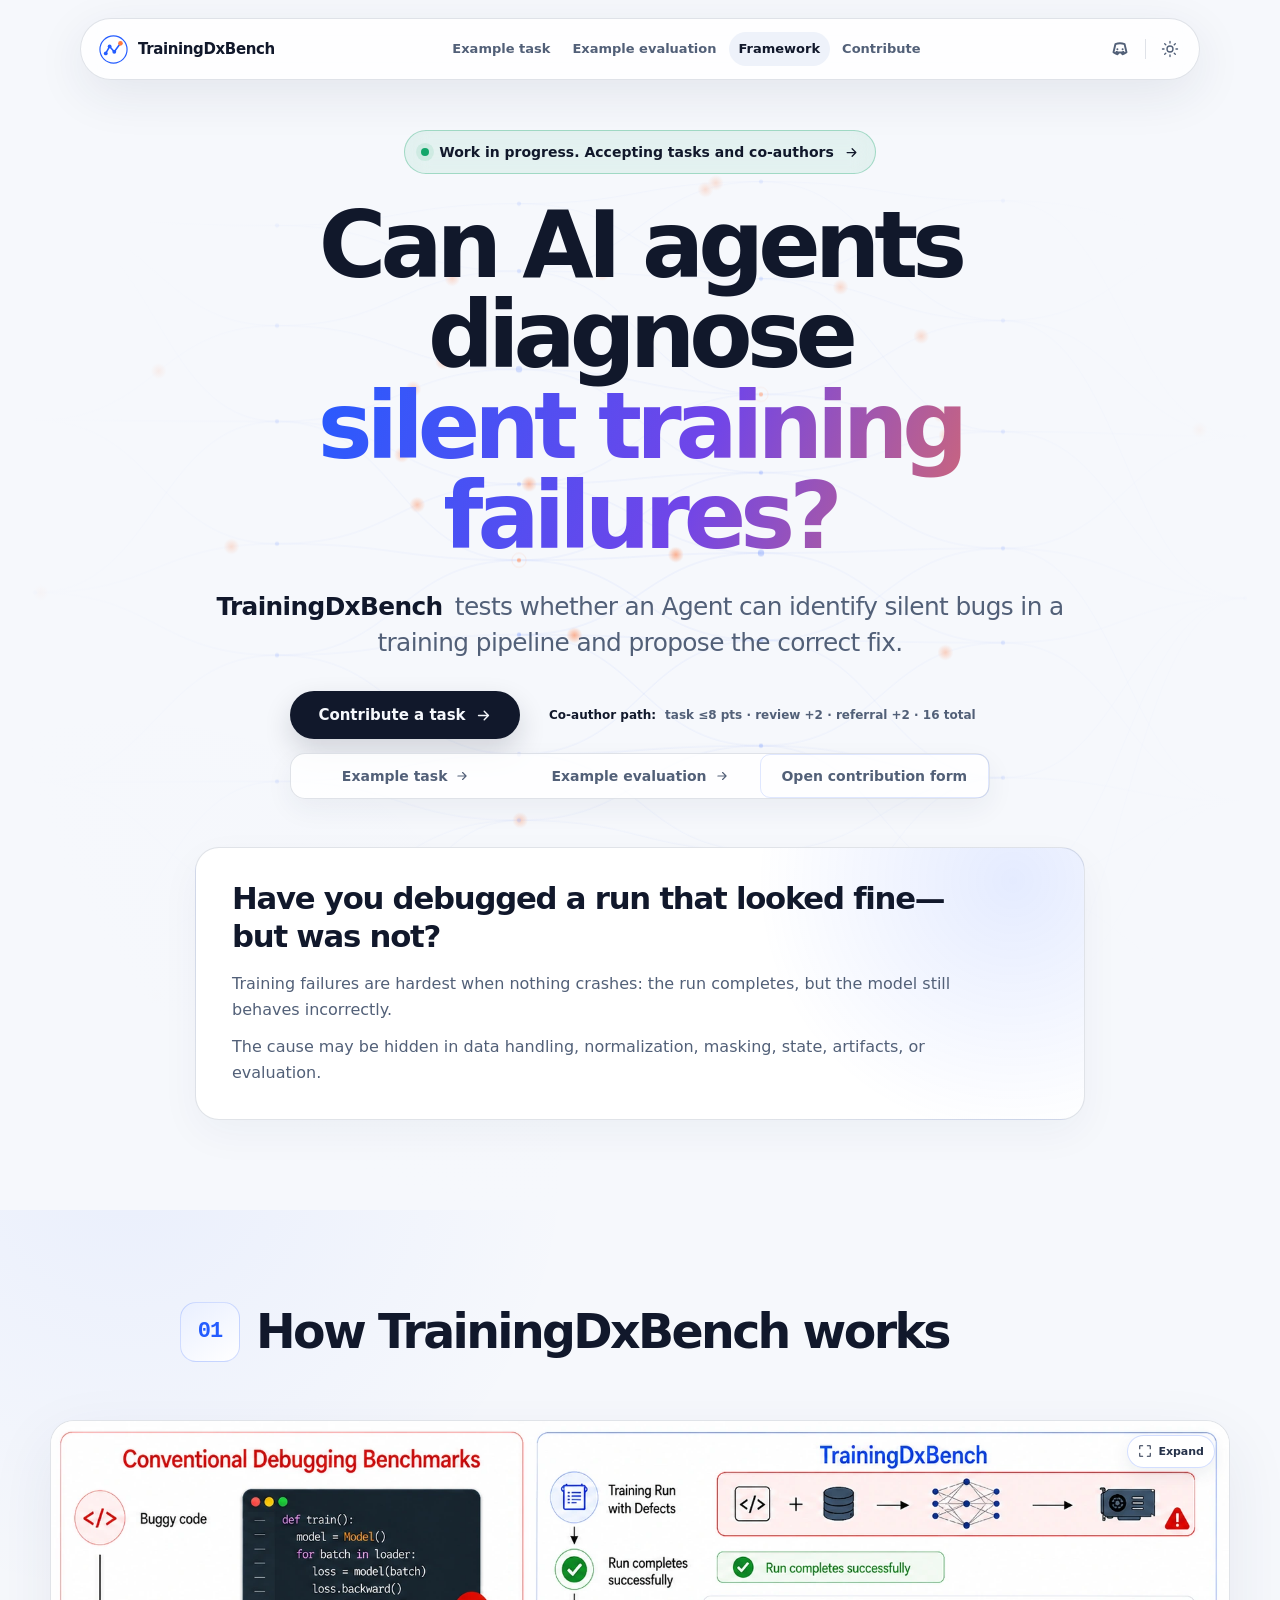
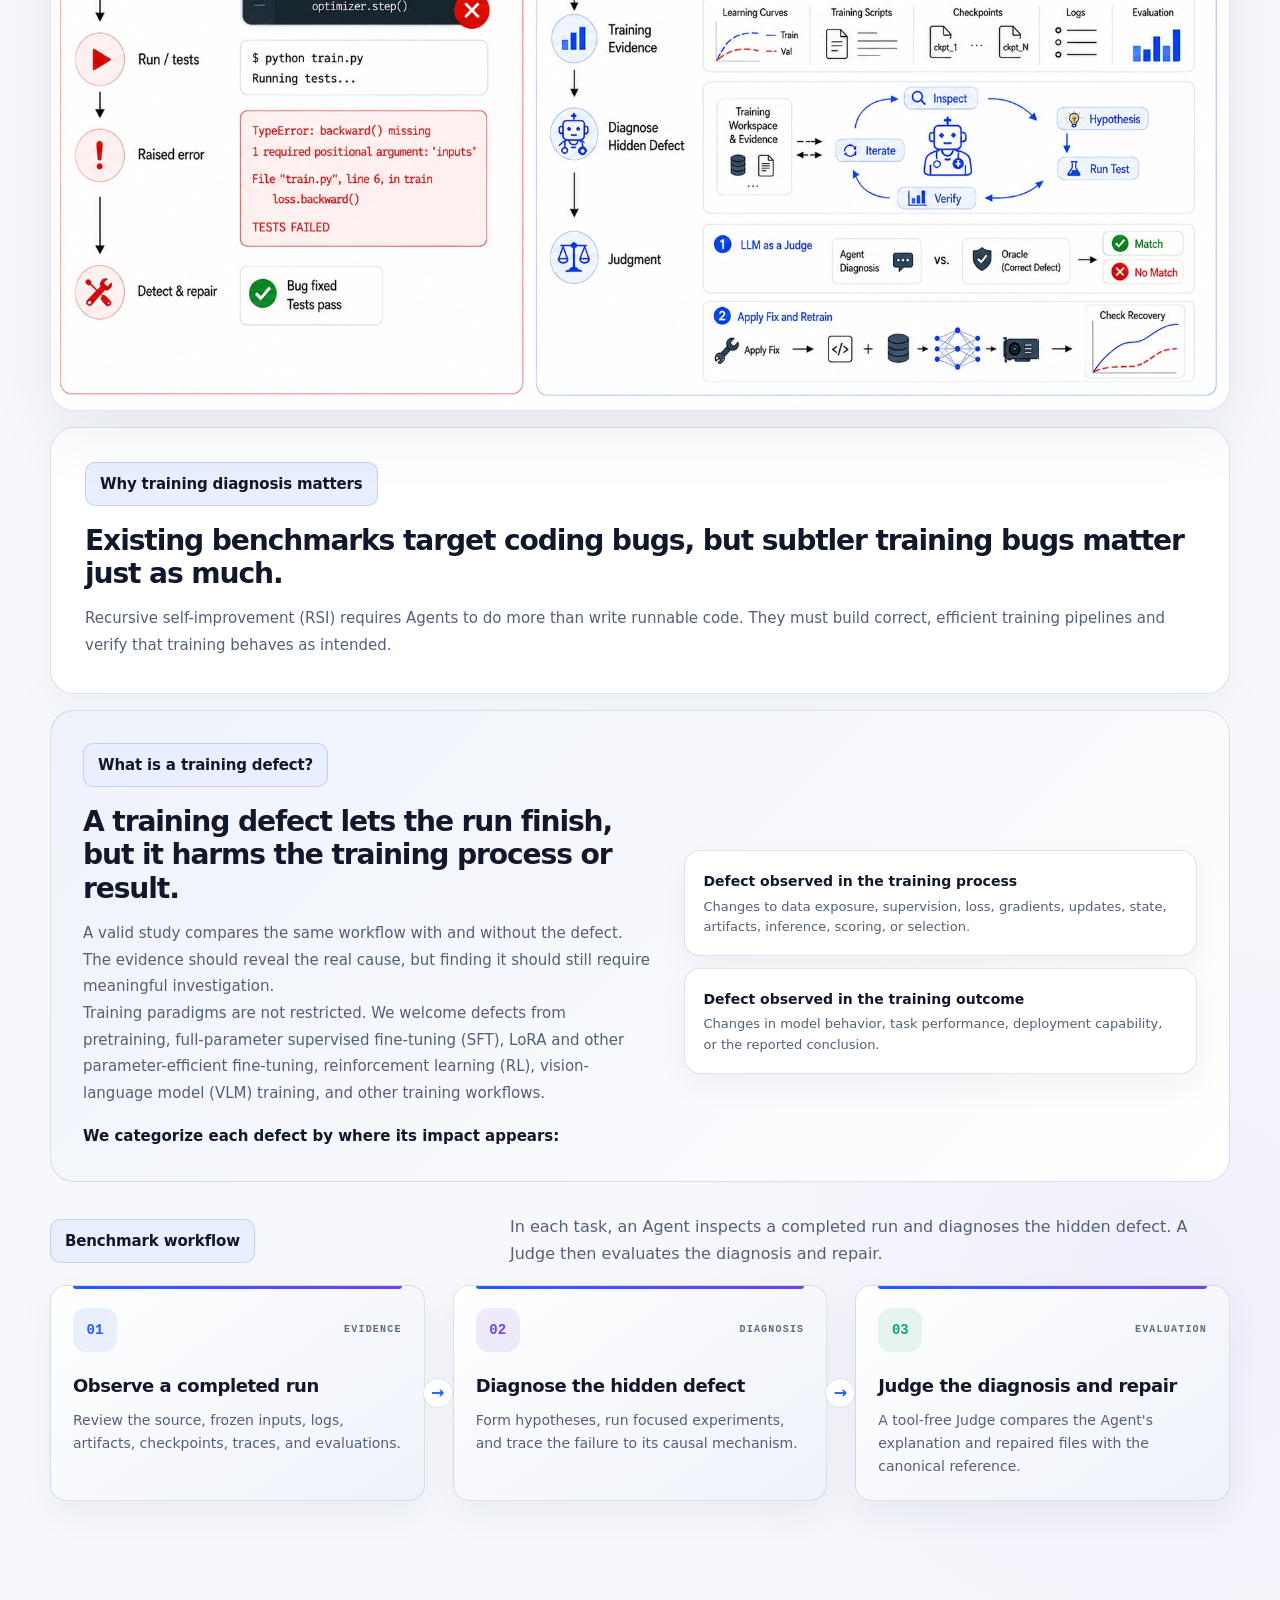
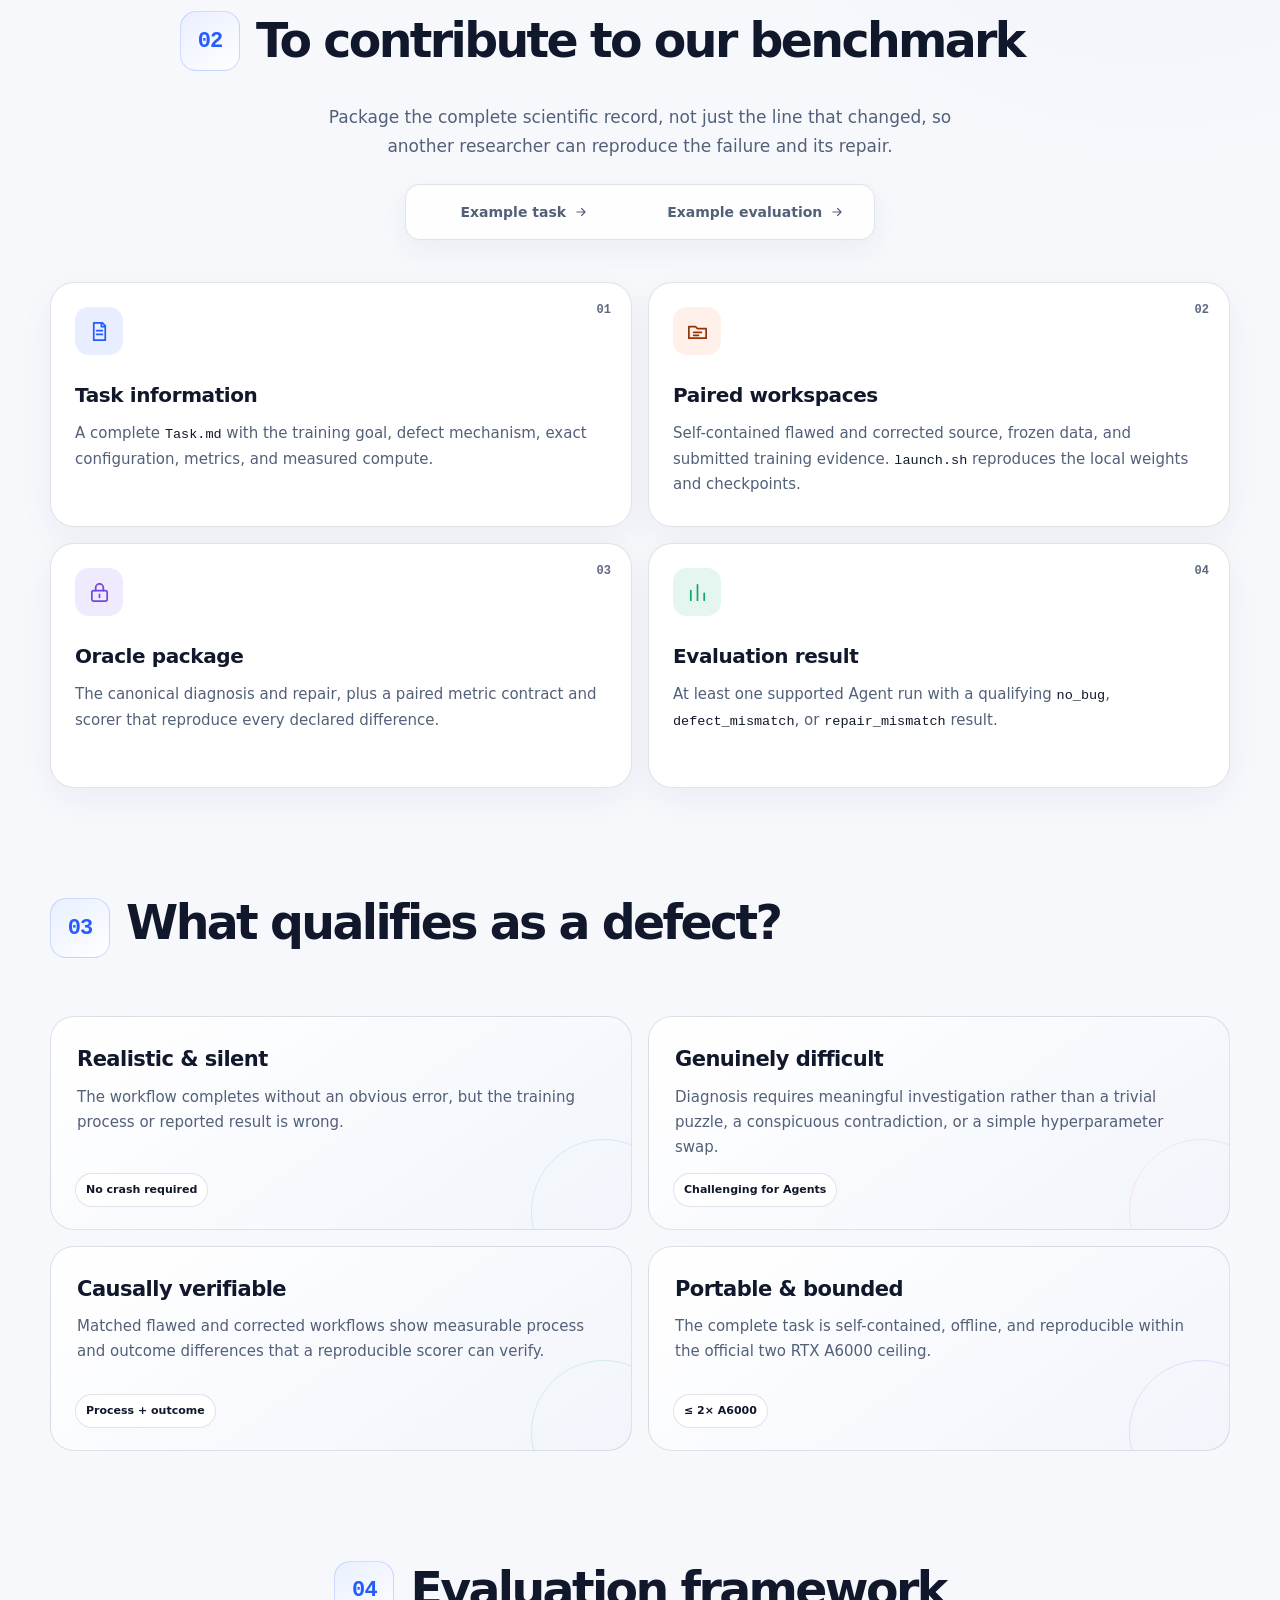
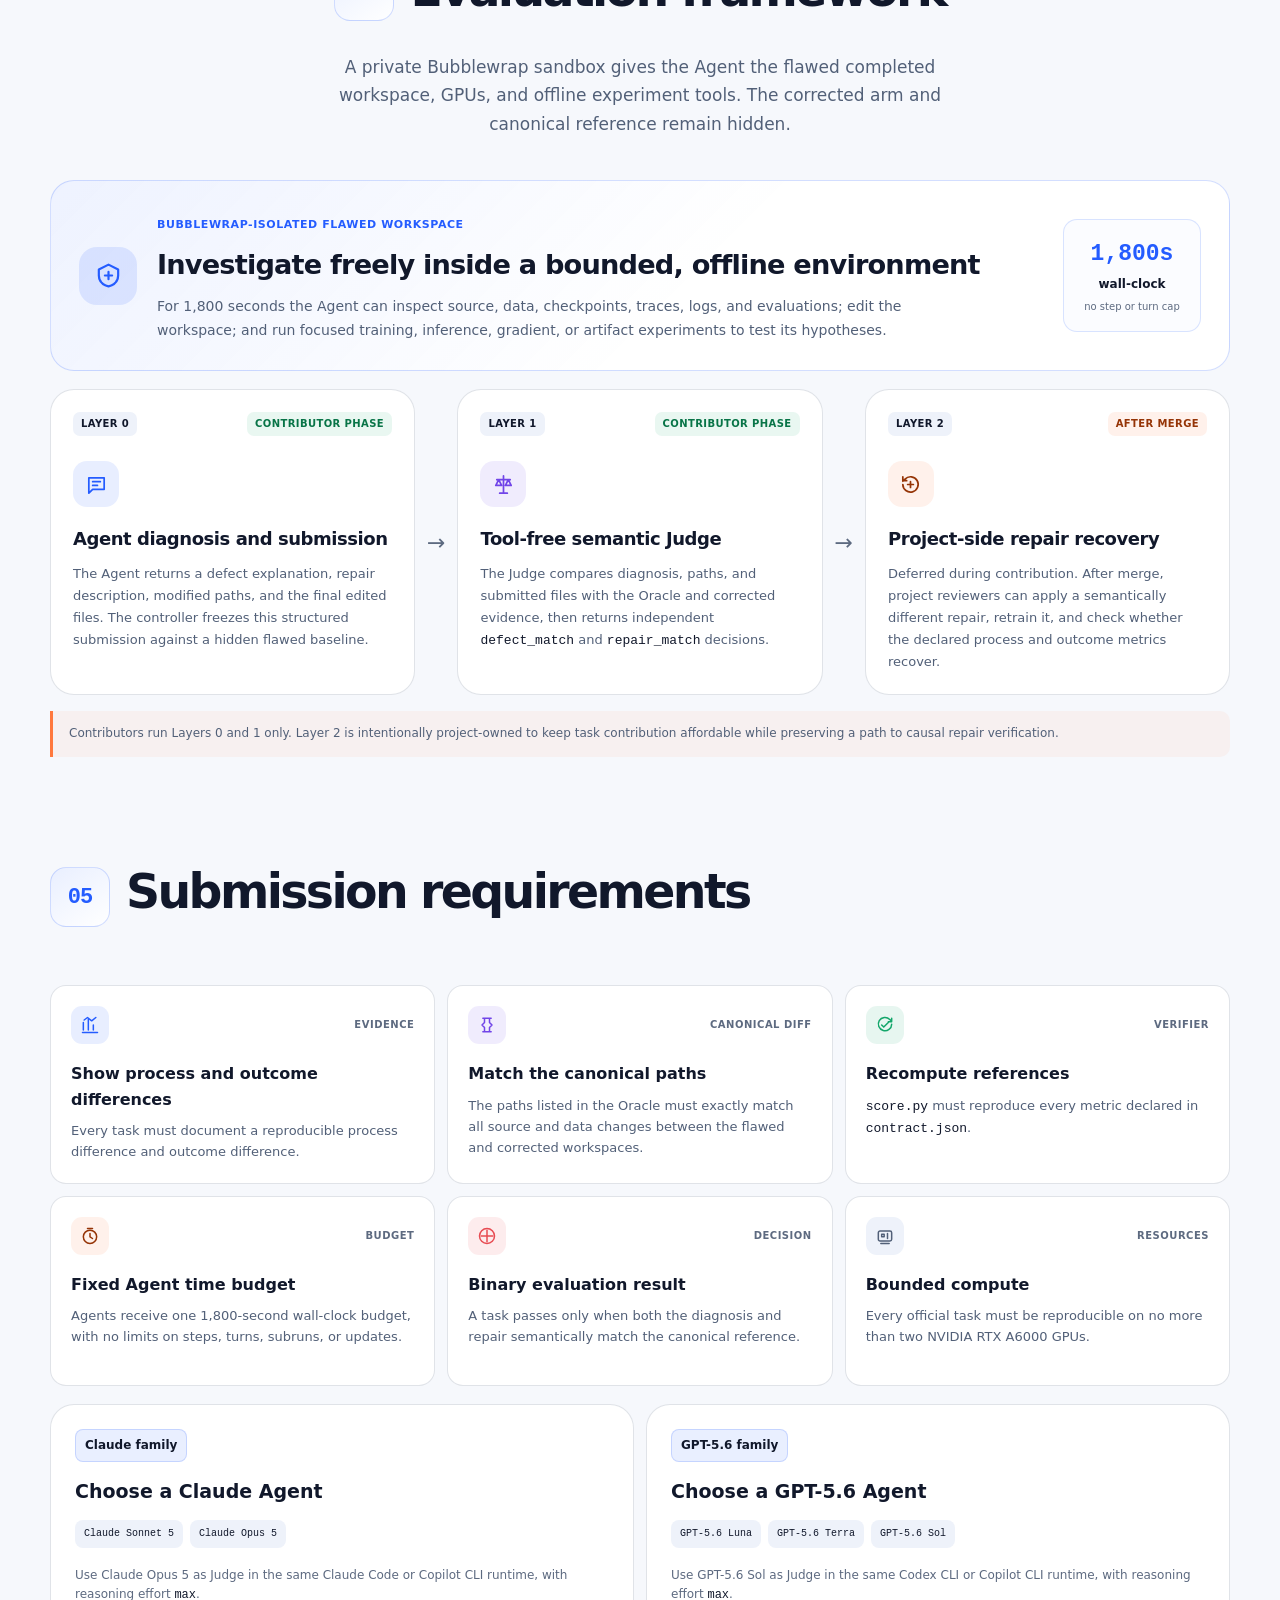
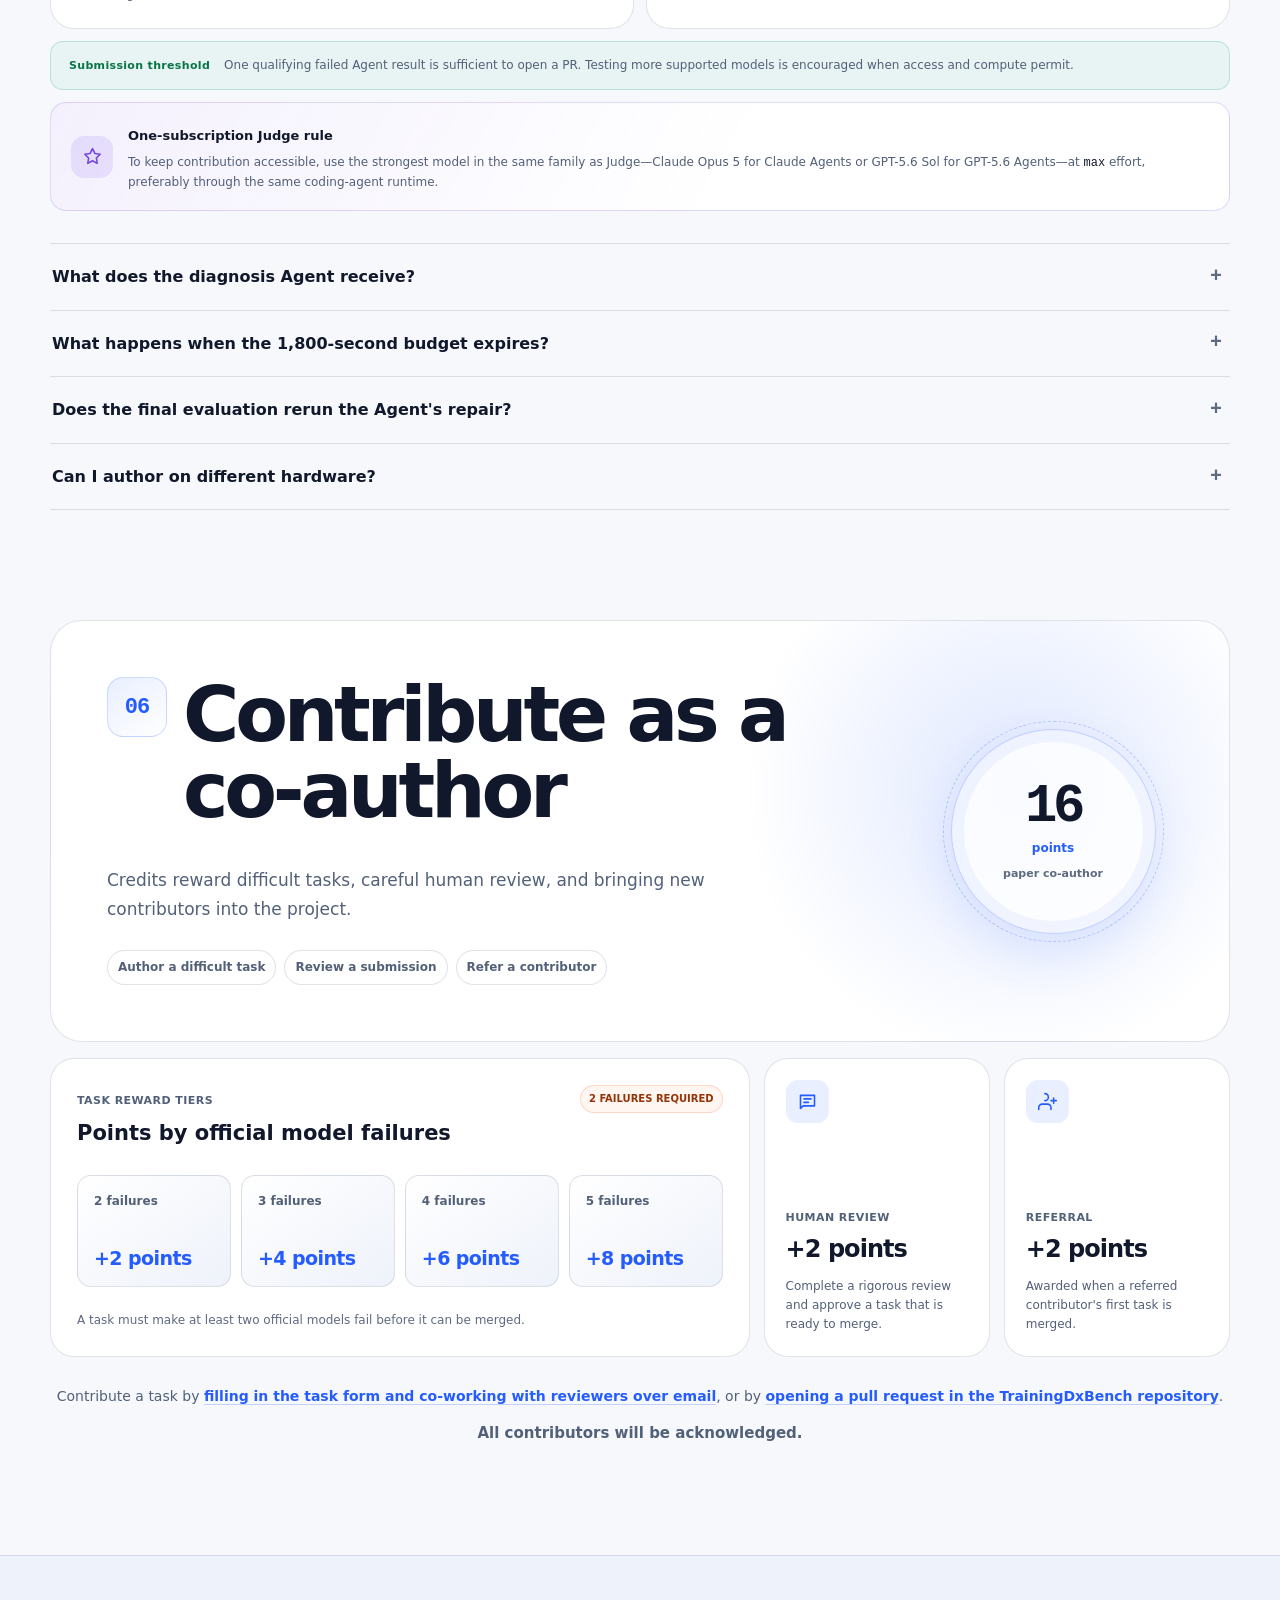
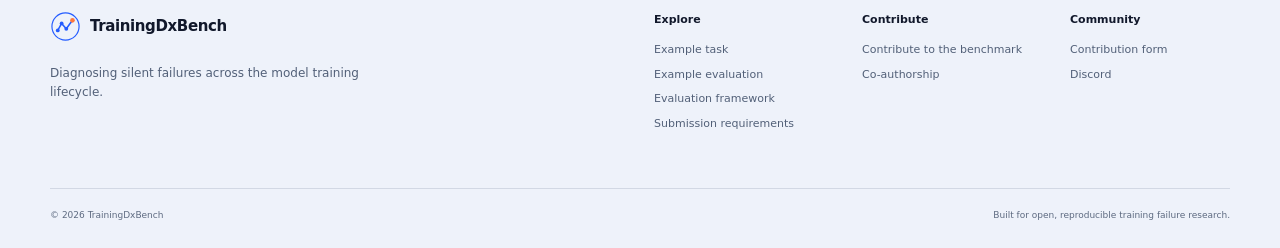
==== commit caef843d: "Highlight supported training paradigms Co-authored-by: Copilot <223556219+Copilot@users.noreply.gith" ====
--- a/index.html
+++ b/index.html
@@ -247,6 +247,12 @@
                 The evidence should reveal the real cause, but finding it should still
                 require meaningful investigation.
               </p>
+              <p>
+                Training paradigms are not restricted. We welcome defects from
+                pretraining, full-parameter supervised fine-tuning (SFT), LoRA and
+                other parameter-efficient fine-tuning, reinforcement learning (RL),
+                vision-language model (VLM) training, and other training workflows.
+              </p>
               <p class="definition-category-intro">
                 We categorize each defect by where its impact appears:
               </p>
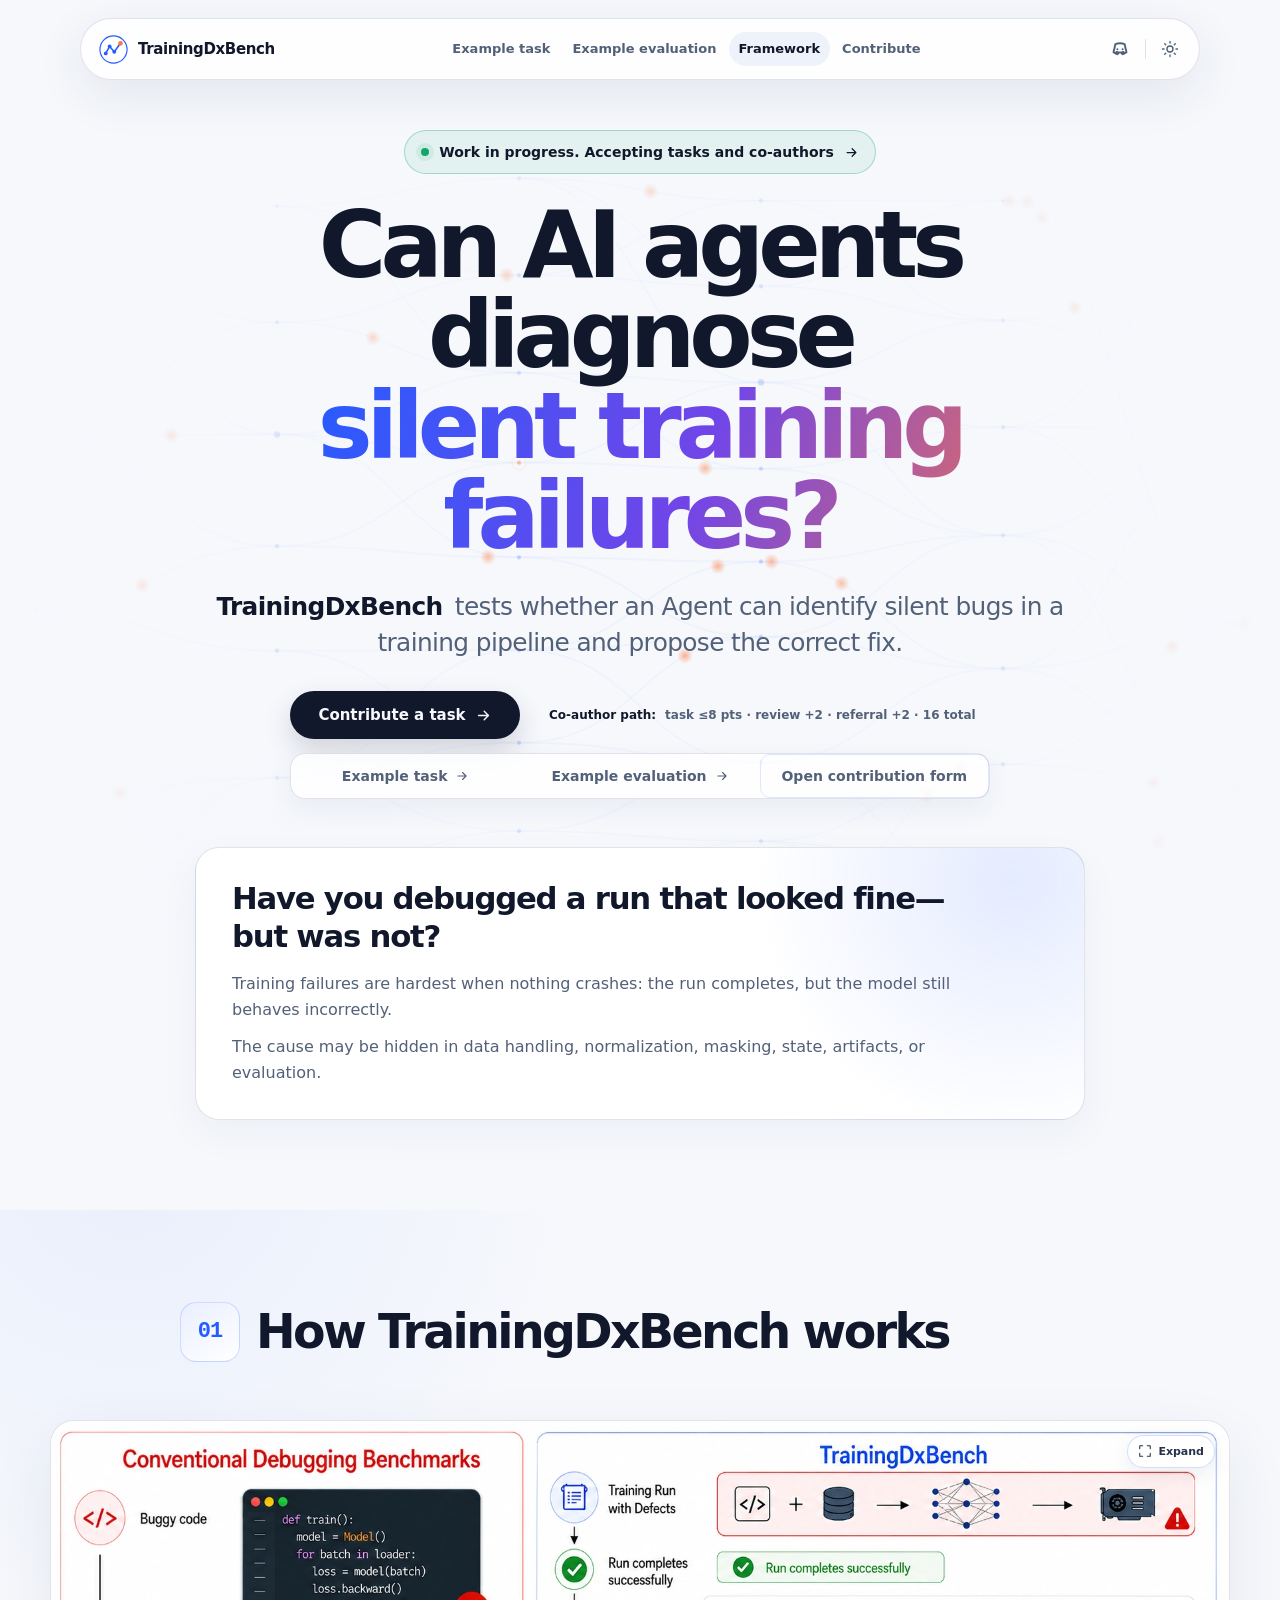
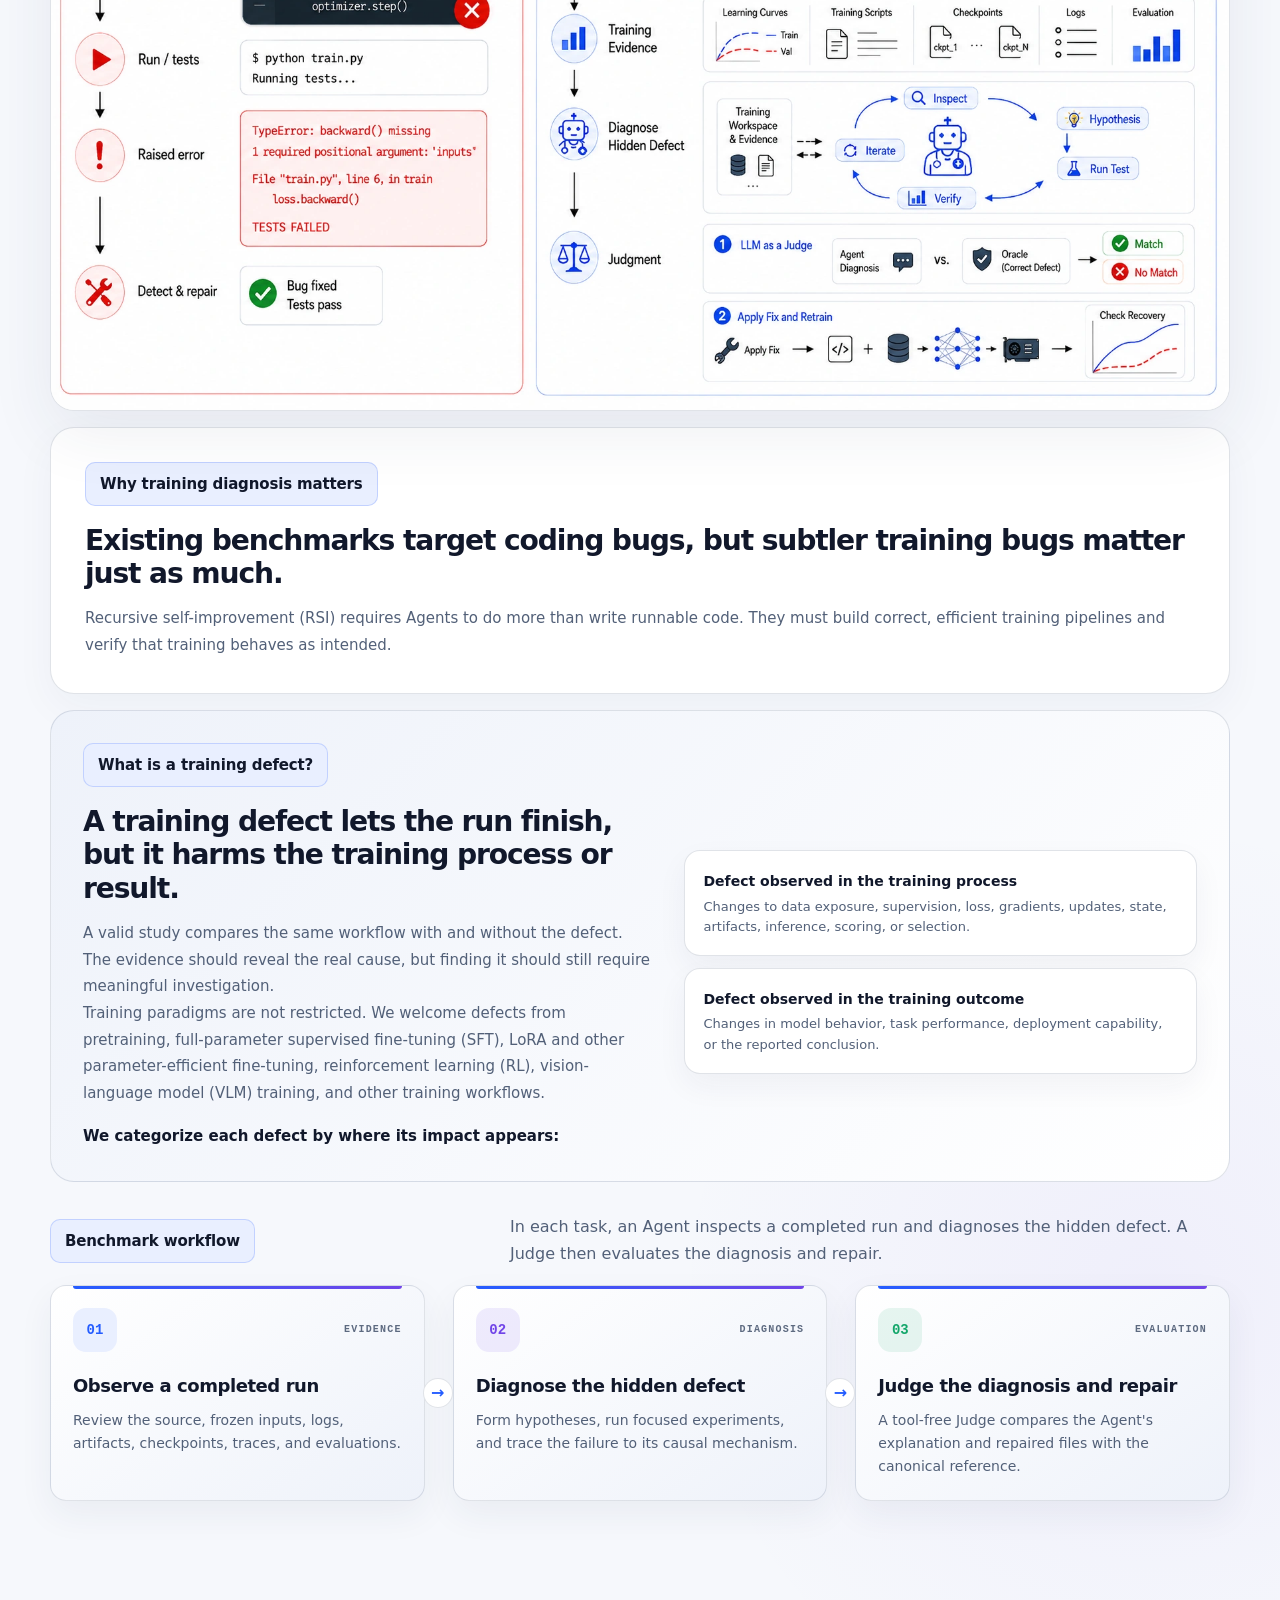
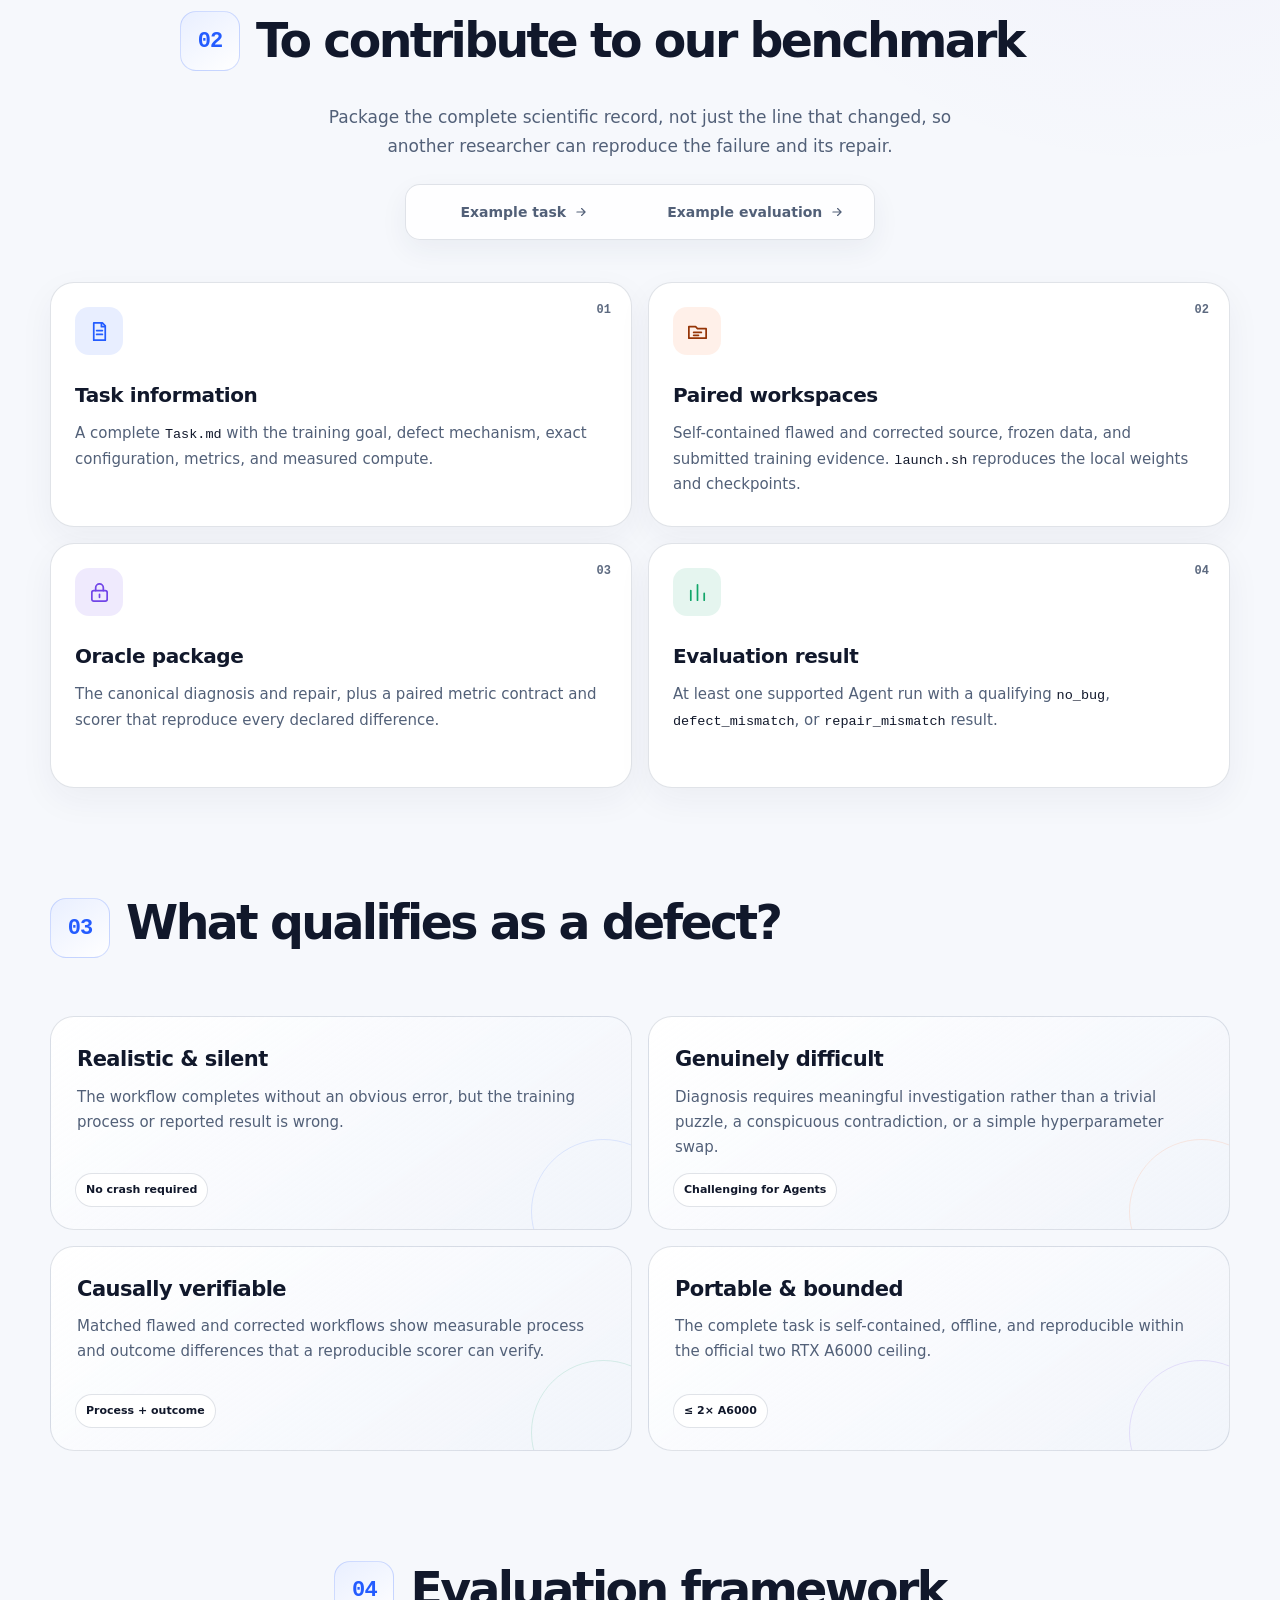
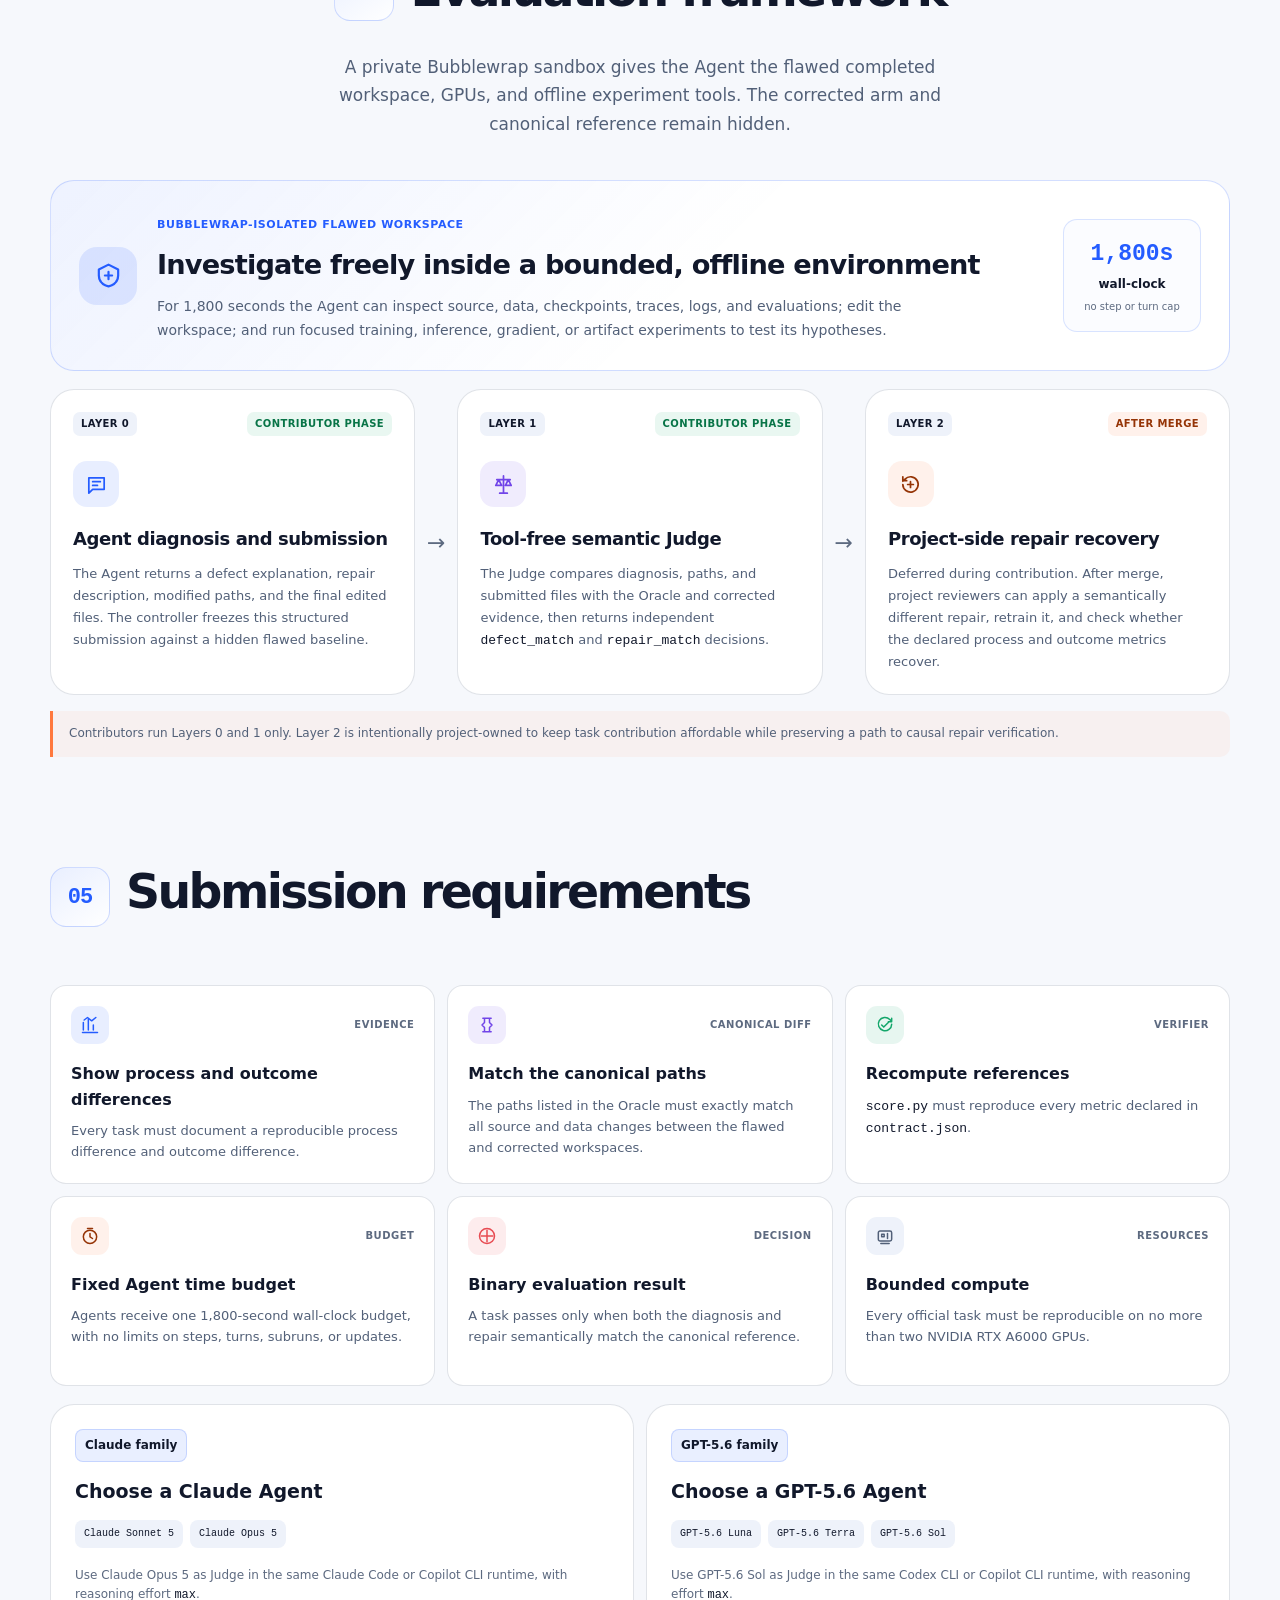
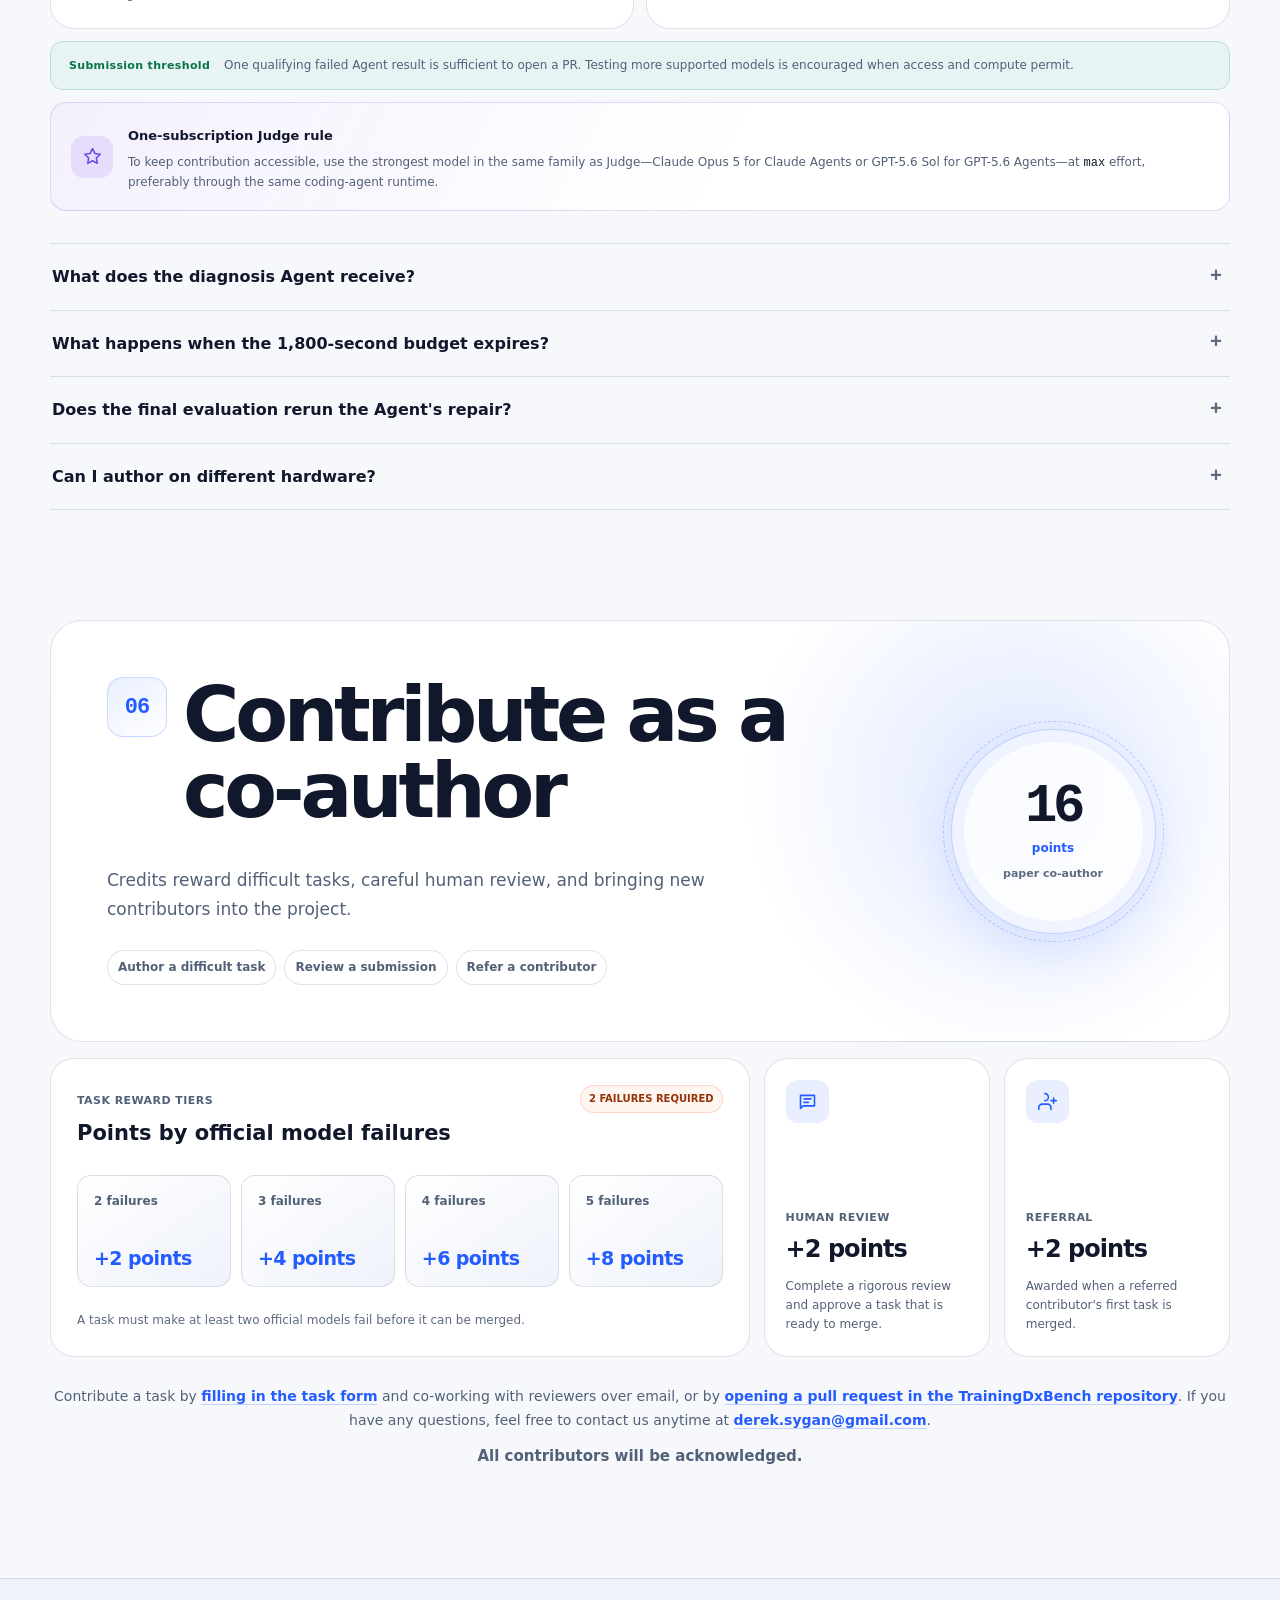
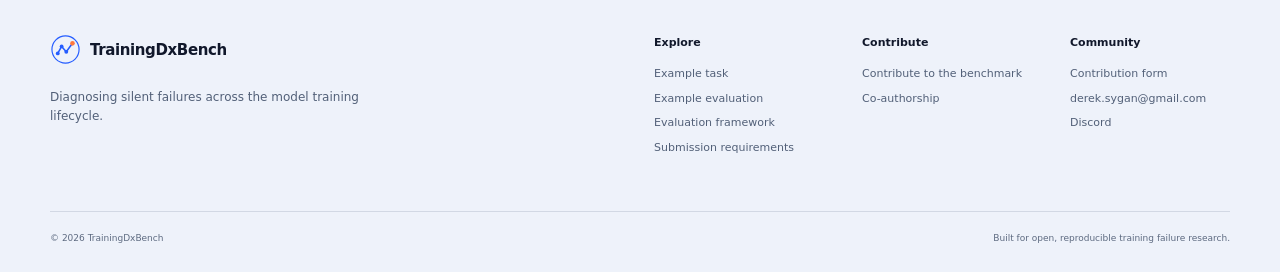
==== commit f8e69c08: "Add public contact email Co-authored-by: Copilot <223556219+Copilot@users.noreply.github.com> Copilo" ====
--- a/index.html
+++ b/index.html
@@ -804,13 +804,16 @@
               href="https://docs.google.com/forms/d/e/1FAIpQLSdWQRV1B5bYtbjG5T1f16f9kn0bz9mH0goi0WeMLJK6NTNIoA/viewform?usp=dialog"
               target="_blank"
               rel="noopener noreferrer"
-            >filling in the task form and co-working with reviewers over email</a>,
+            >filling in the task form</a>
+            and co-working with reviewers over email,
             or by
             <a
               href="https://github.com/shuyugan/TrainingDxBench"
               target="_blank"
               rel="noopener noreferrer"
             >opening a pull request in the TrainingDxBench repository</a>.
+            If you have any questions, feel free to contact us anytime at
+            <a href="mailto:derek.sygan@gmail.com">derek.sygan@gmail.com</a>.
           </p>
           <p class="contributors-note">All contributors will be acknowledged.</p>
         </section>
@@ -854,6 +857,7 @@
               target="_blank"
               rel="noopener noreferrer"
             >Contribution form</a>
+            <a href="mailto:derek.sygan@gmail.com">derek.sygan@gmail.com</a>
             <a href="https://discord.gg/nwzdHVFbF" target="_blank" rel="noopener noreferrer">Discord</a>
           </div>
         </div>
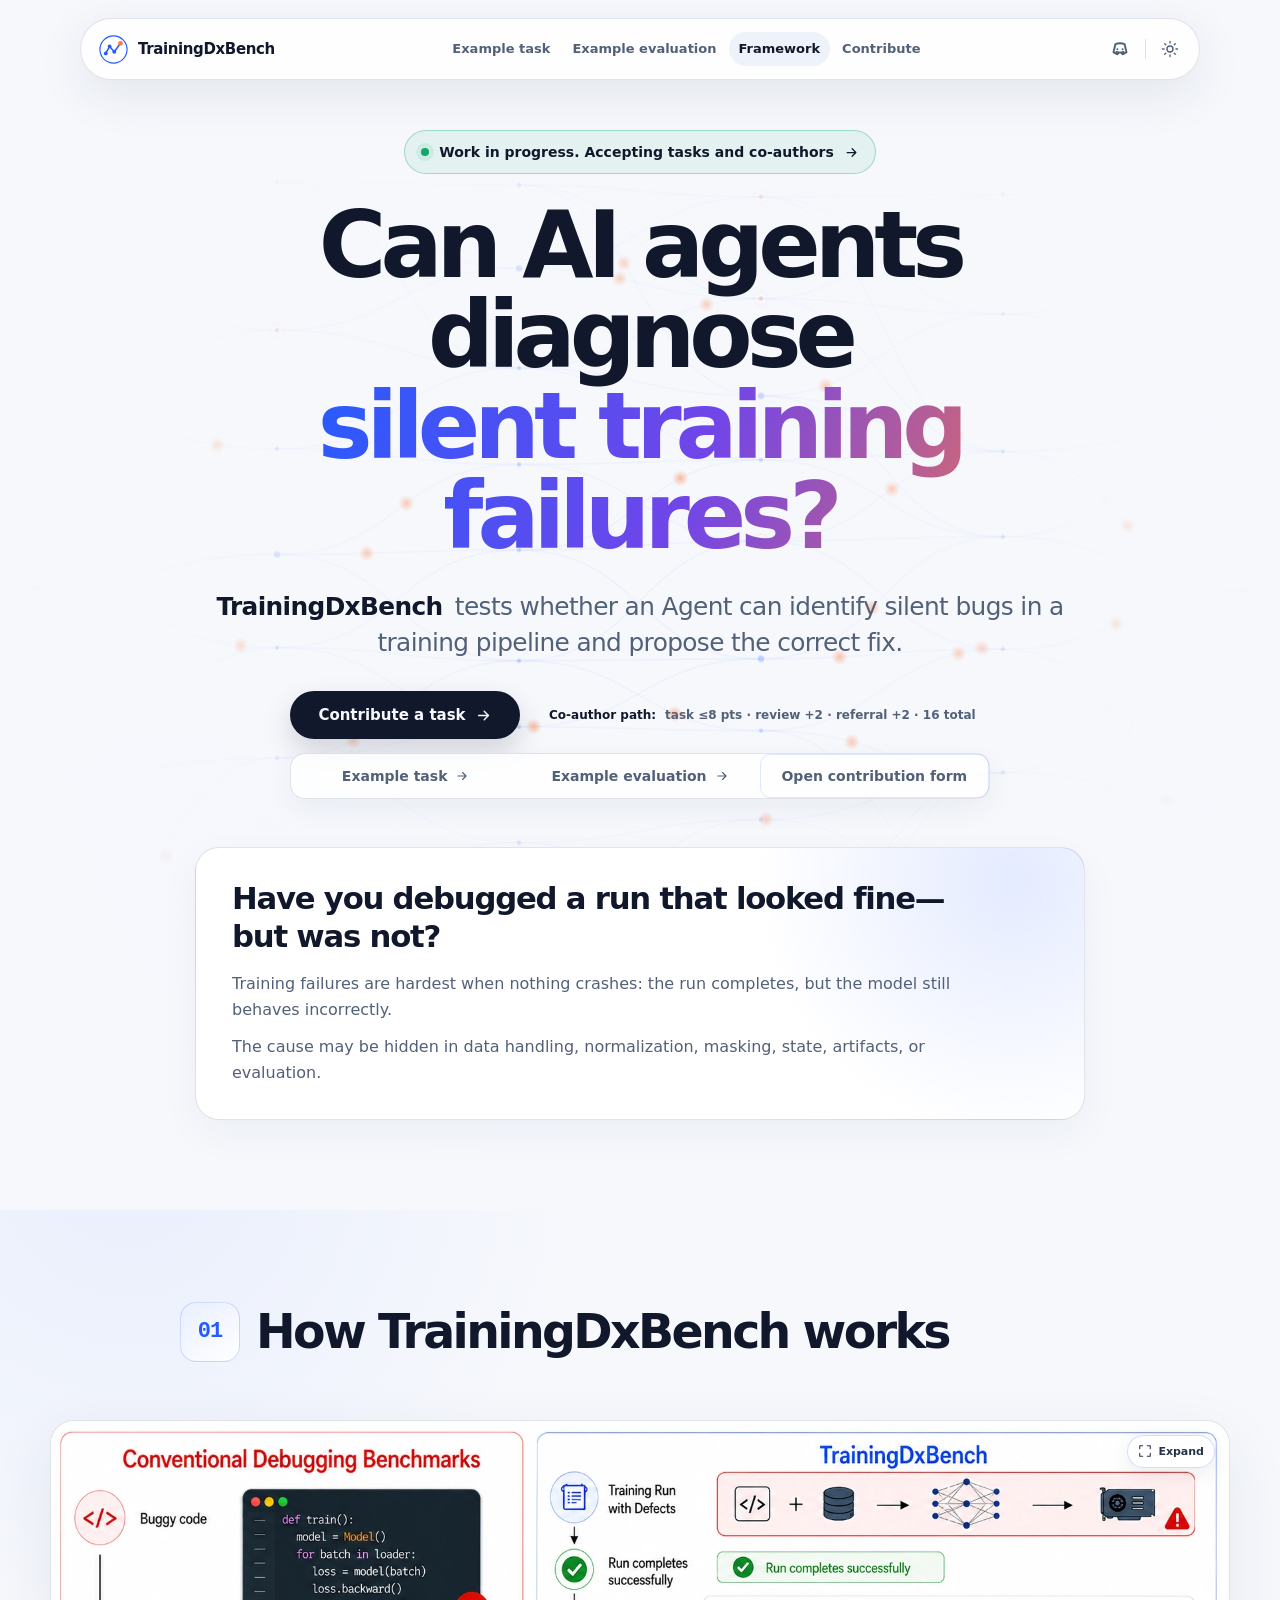
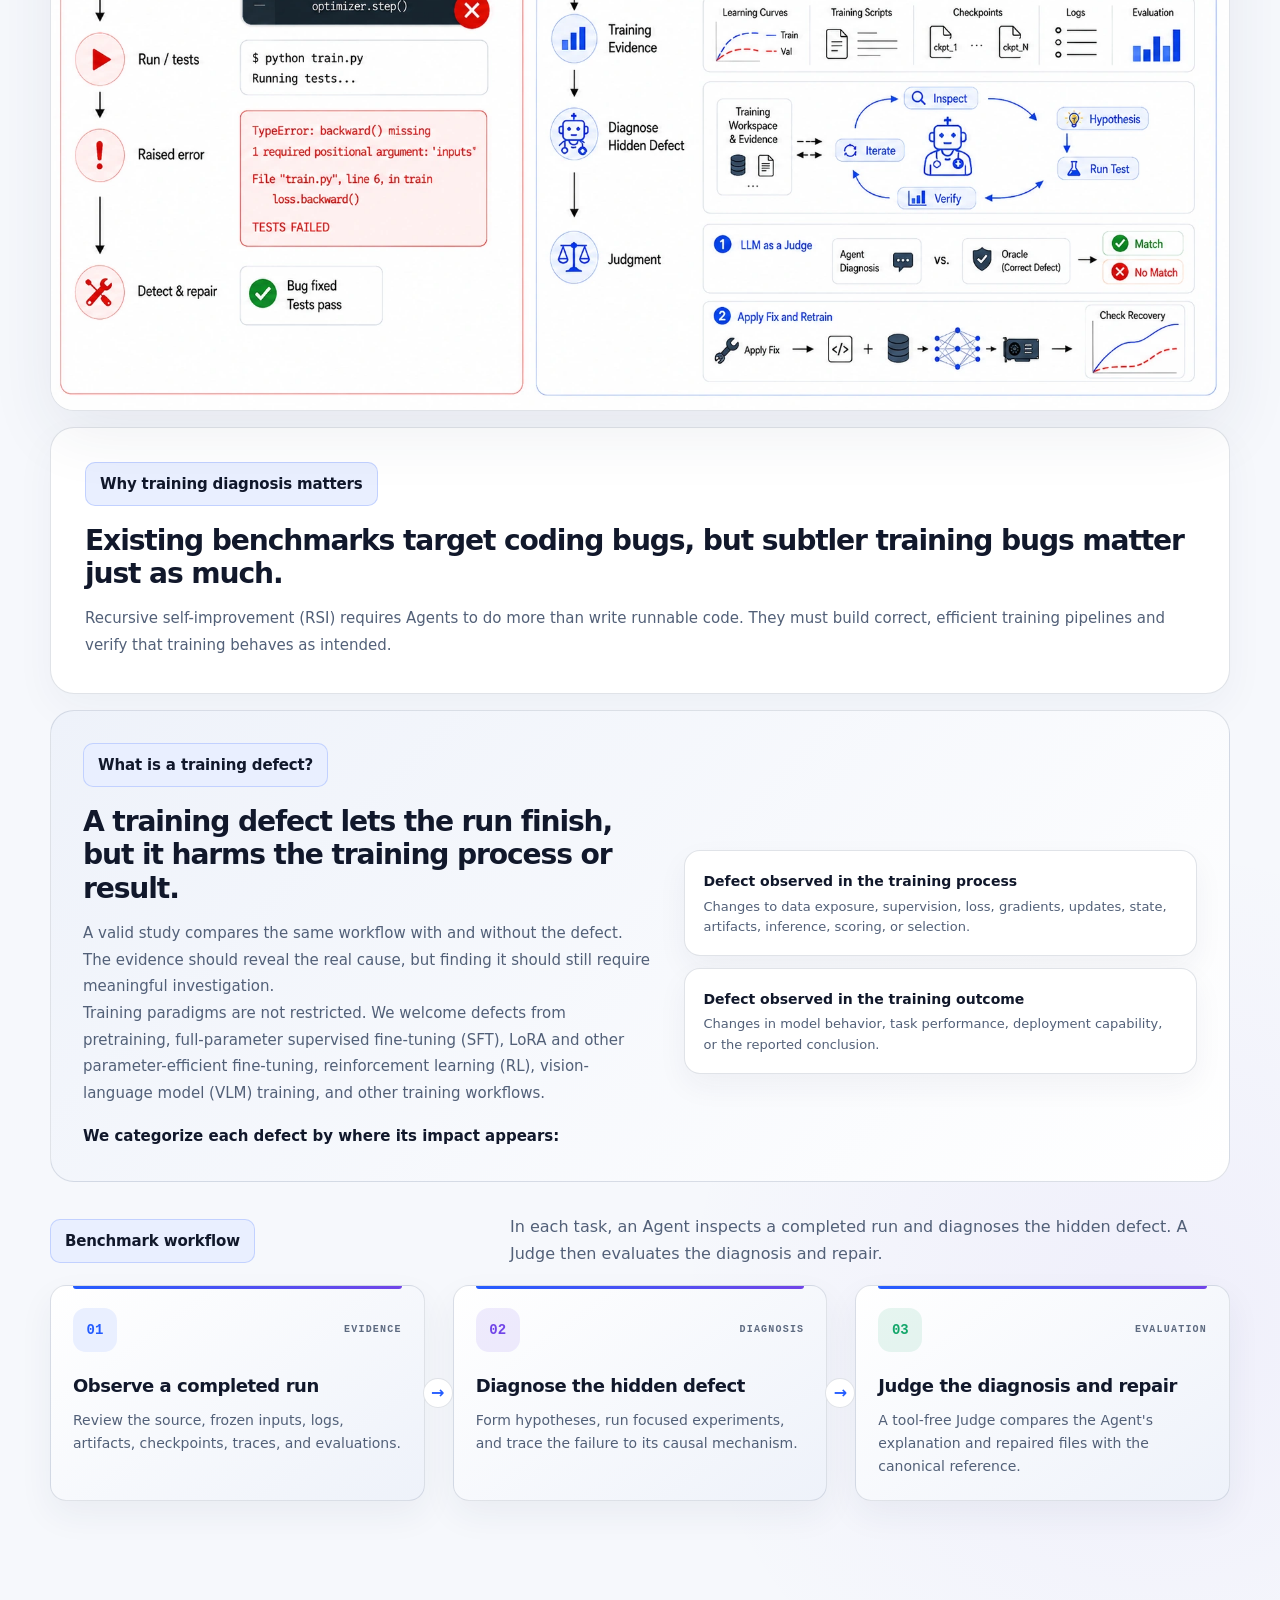
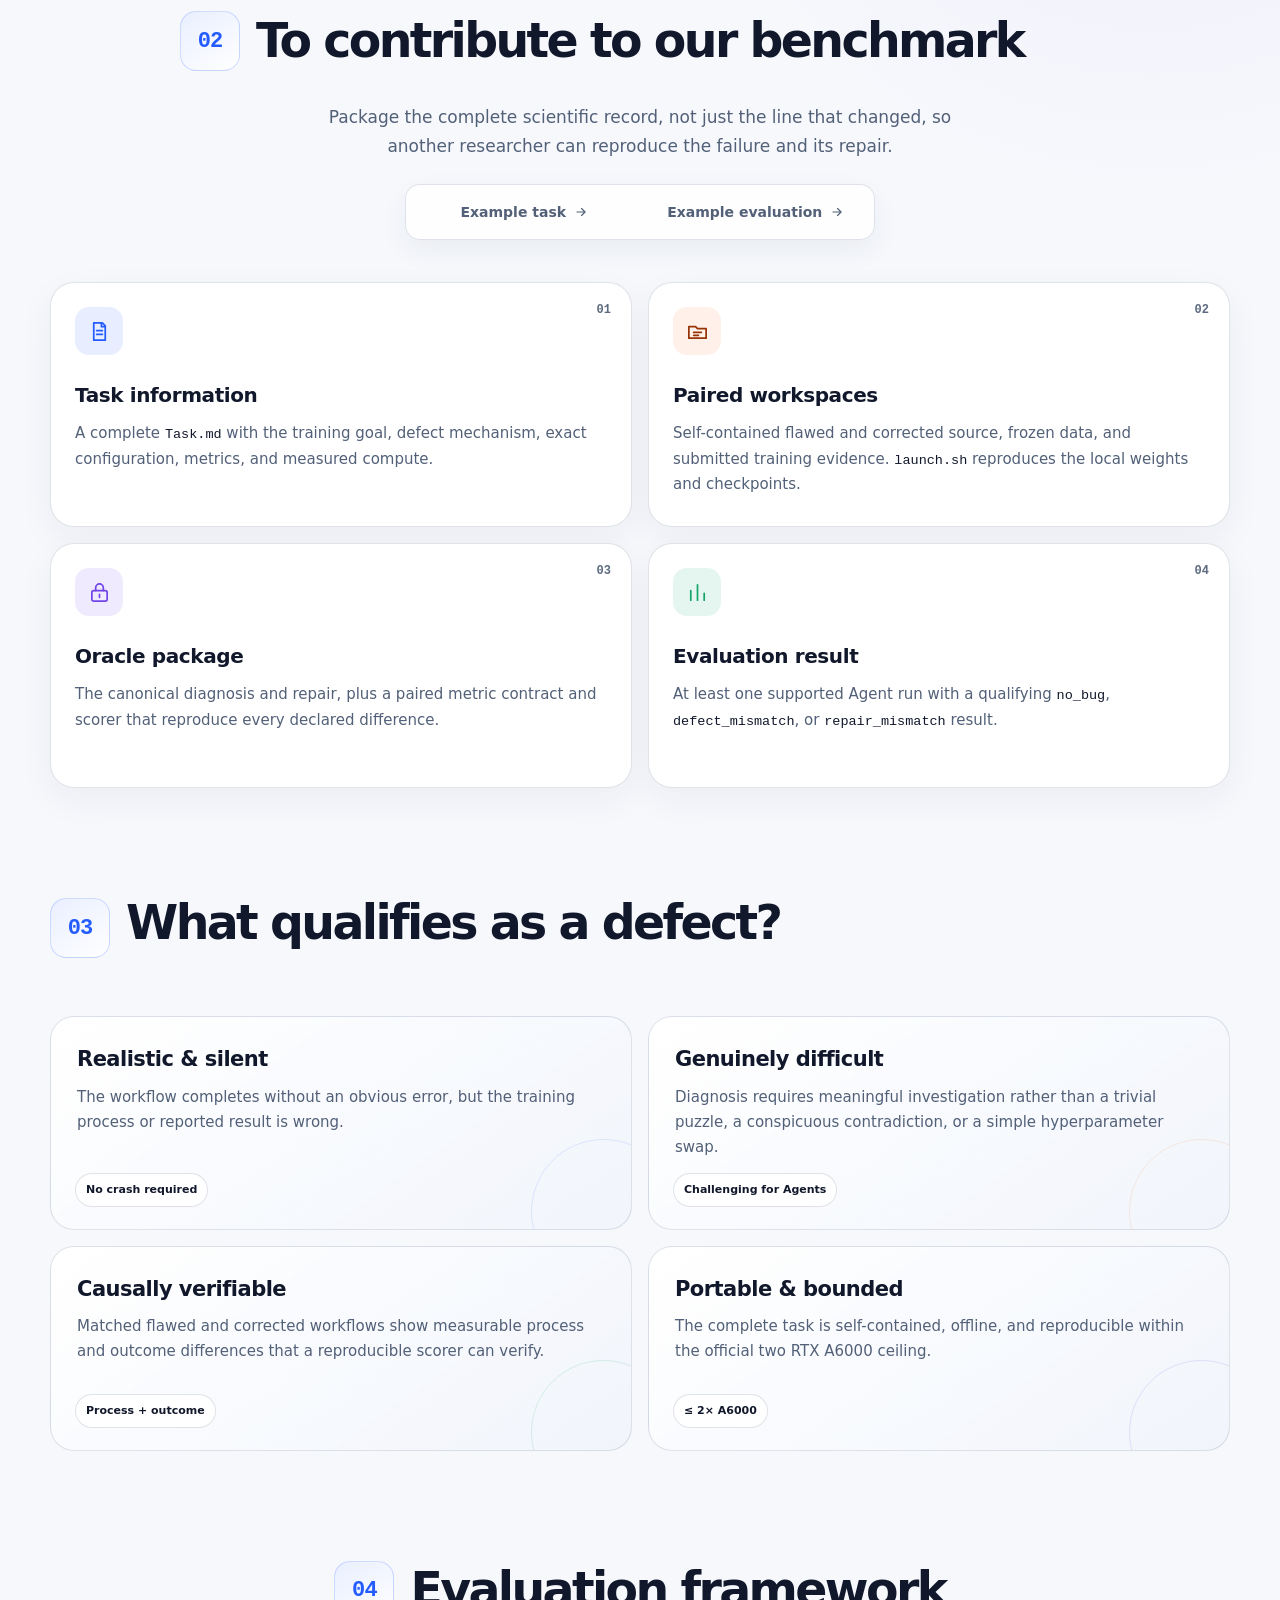
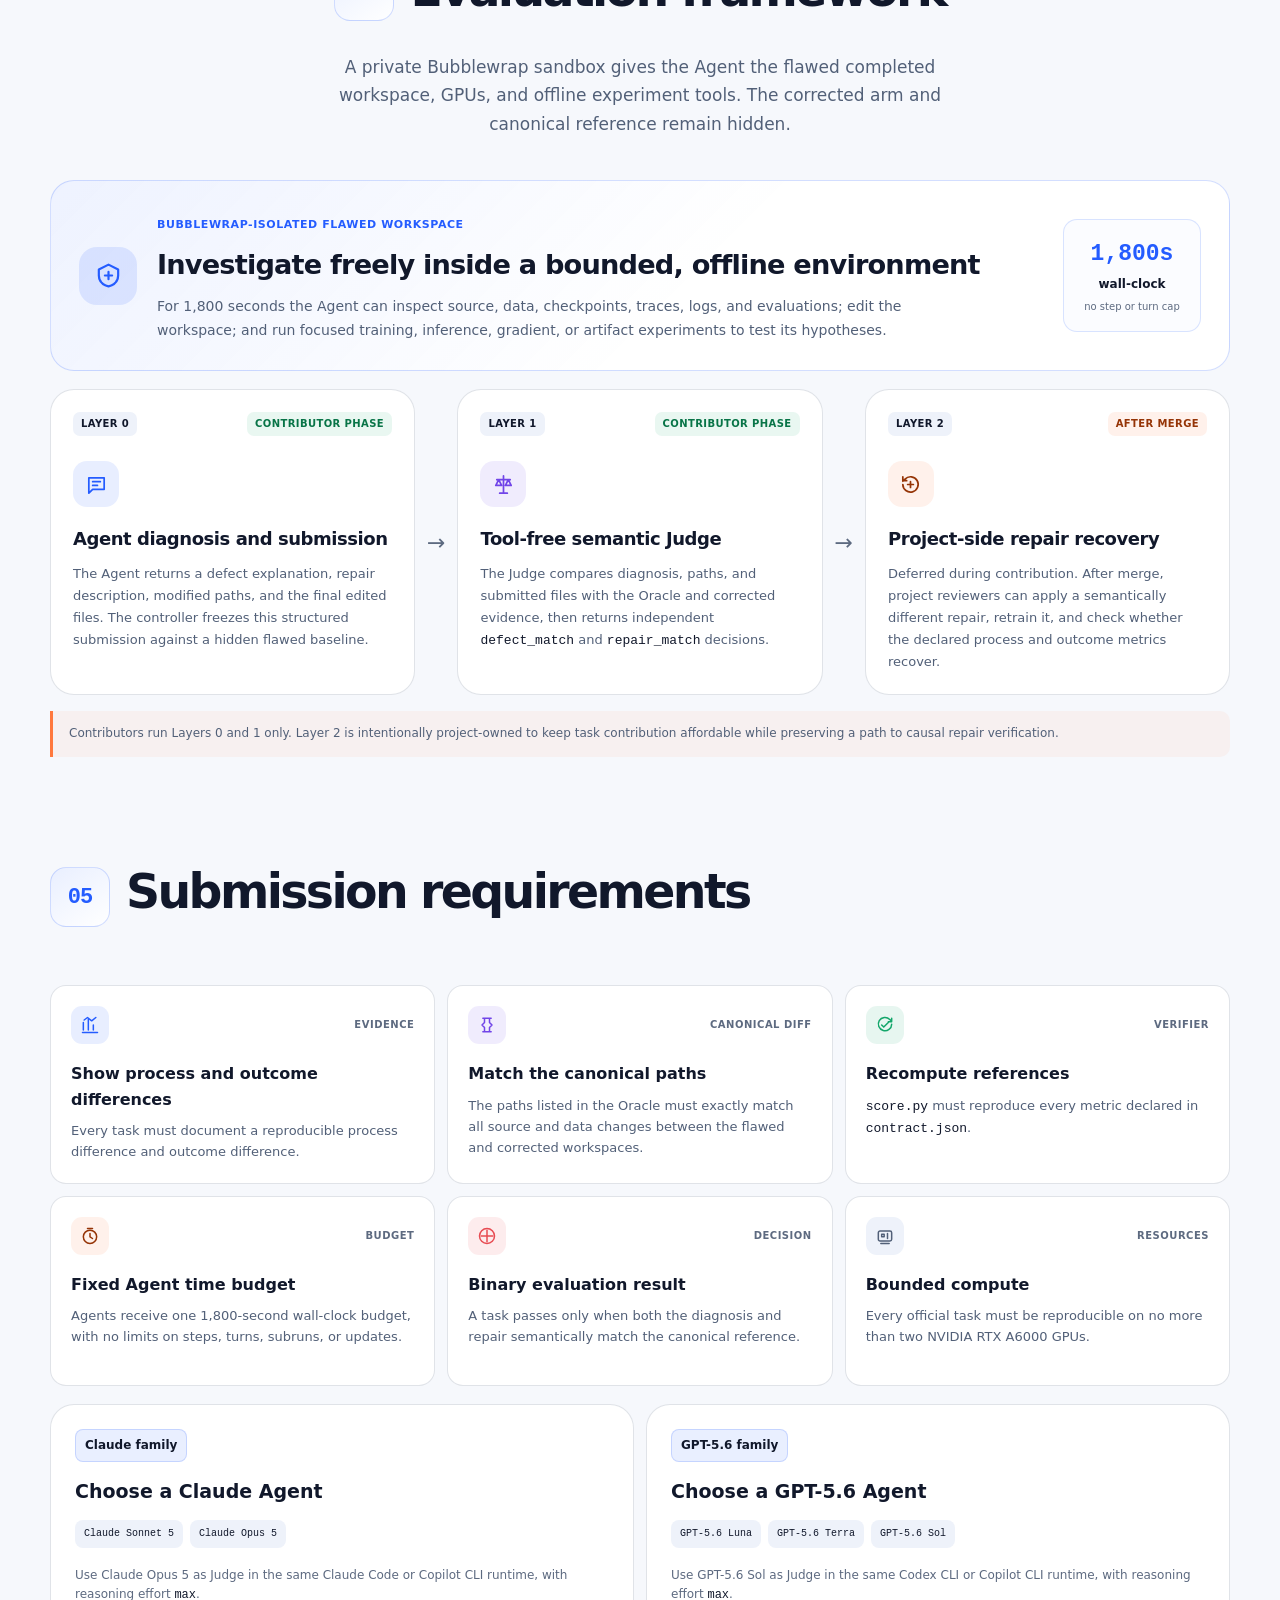
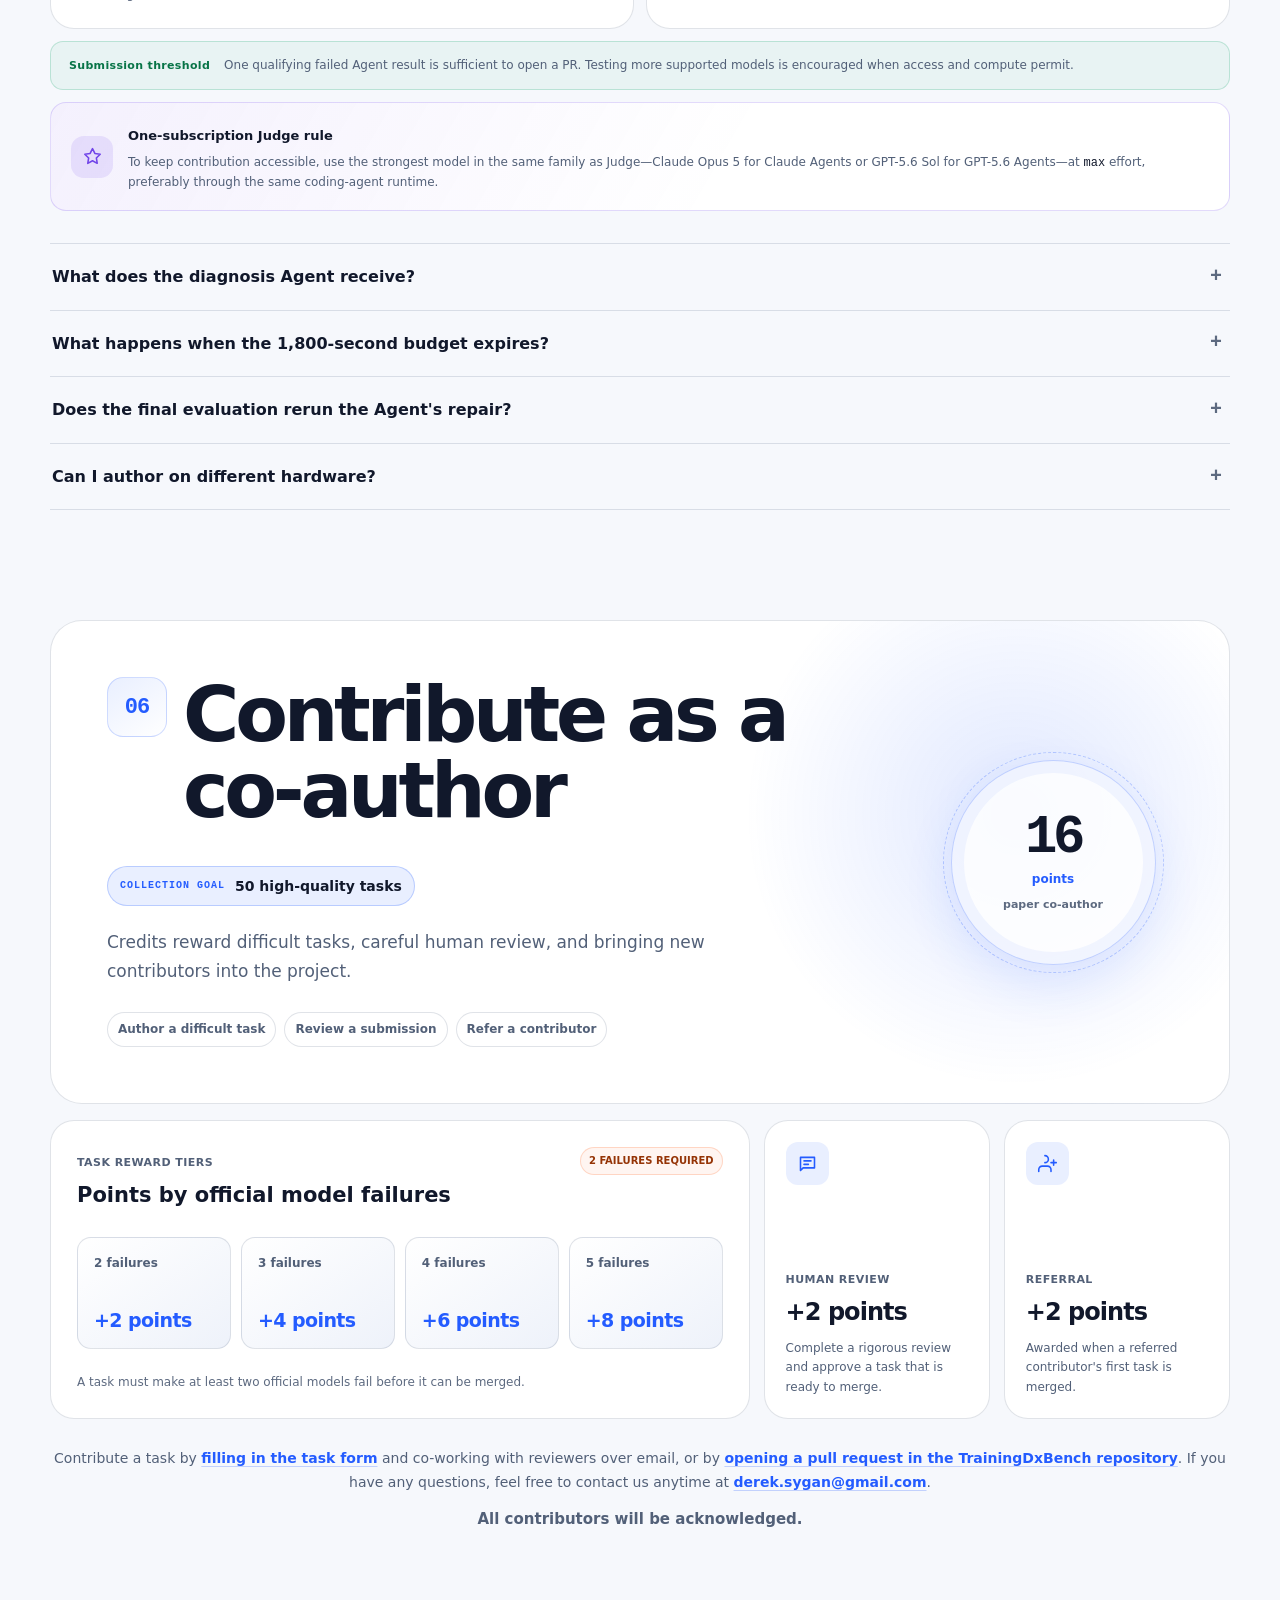
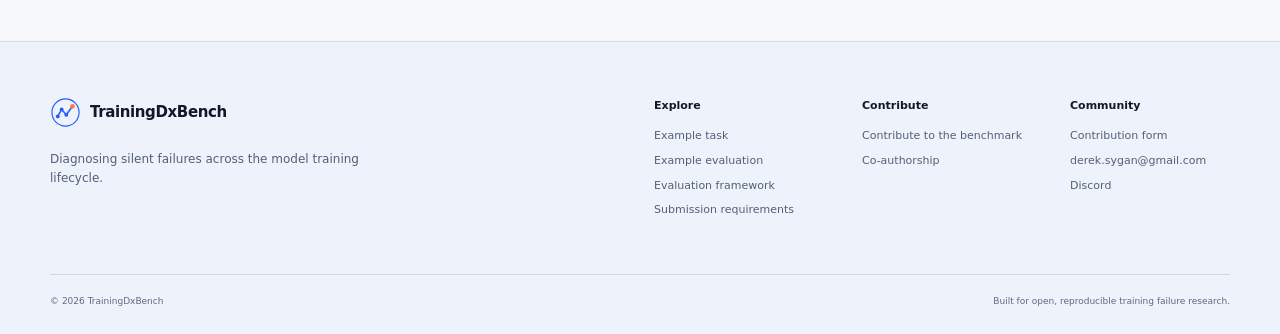
==== commit 4bd0e02c: "Add fifty-task collection goal Co-authored-by: Copilot <223556219+Copilot@users.noreply.github.com> " ====
--- a/index.html
+++ b/index.html
@@ -731,6 +731,10 @@
                 <span>06</span>
                 <h2>Contribute as a co-author</h2>
               </div>
+              <div class="collection-goal">
+                <span>Collection goal</span>
+                <strong>50 high-quality tasks</strong>
+              </div>
               <p>
                 Credits reward difficult tasks, careful human review, and bringing
                 new contributors into the project.
--- a/styles.css
+++ b/styles.css
@@ -2593,6 +2593,32 @@
   line-height: 0.98;
 }
 
+.collection-goal {
+  display: inline-flex;
+  align-items: center;
+  gap: 10px;
+  margin-top: 22px;
+  padding: 8px 12px;
+  border: 1px solid rgba(36, 92, 255, 0.24);
+  border-radius: 999px;
+  background: var(--accent-soft);
+}
+
+.collection-goal span {
+  color: var(--accent);
+  font-family: var(--font-mono);
+  font-size: 10px;
+  font-weight: 760;
+  letter-spacing: 0.1em;
+  text-transform: uppercase;
+}
+
+.collection-goal strong {
+  color: var(--text);
+  font-size: 14px;
+  font-weight: 780;
+}
+
 .credit-paths {
   display: flex;
   flex-wrap: wrap;
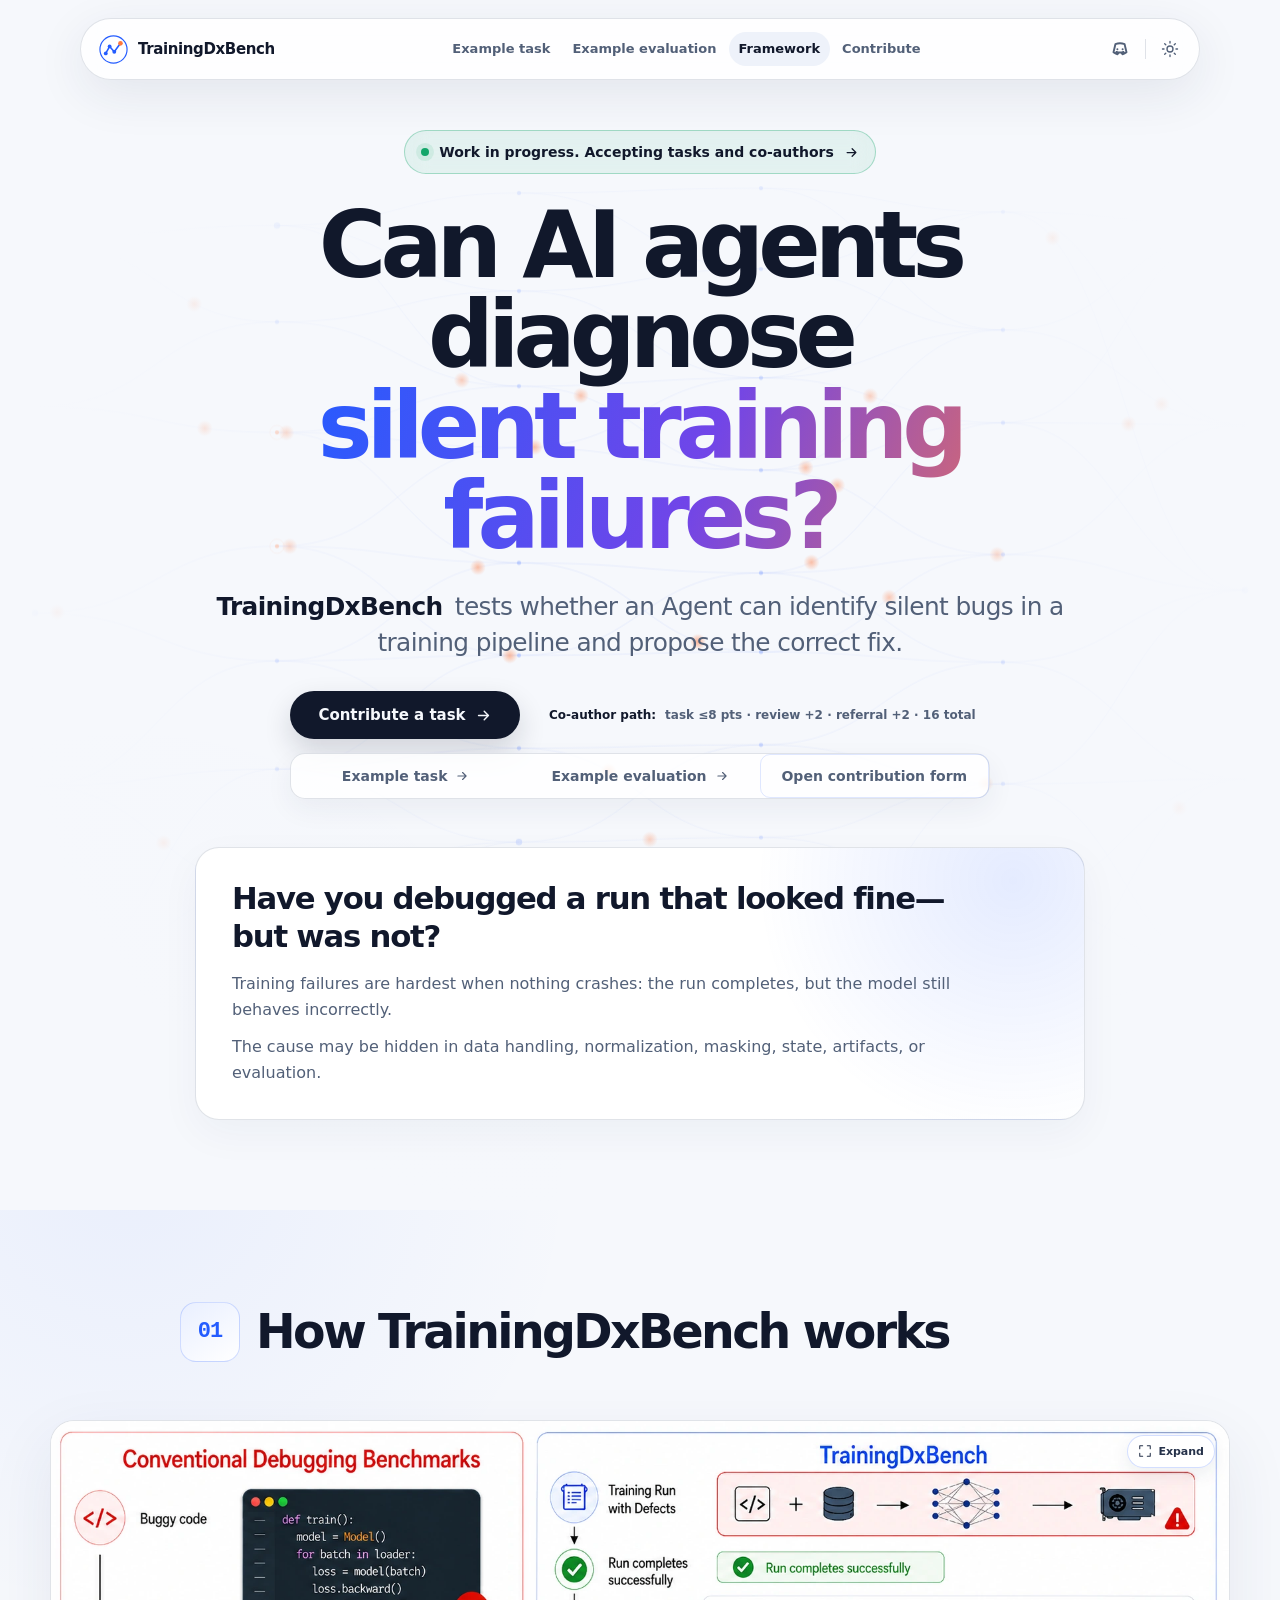
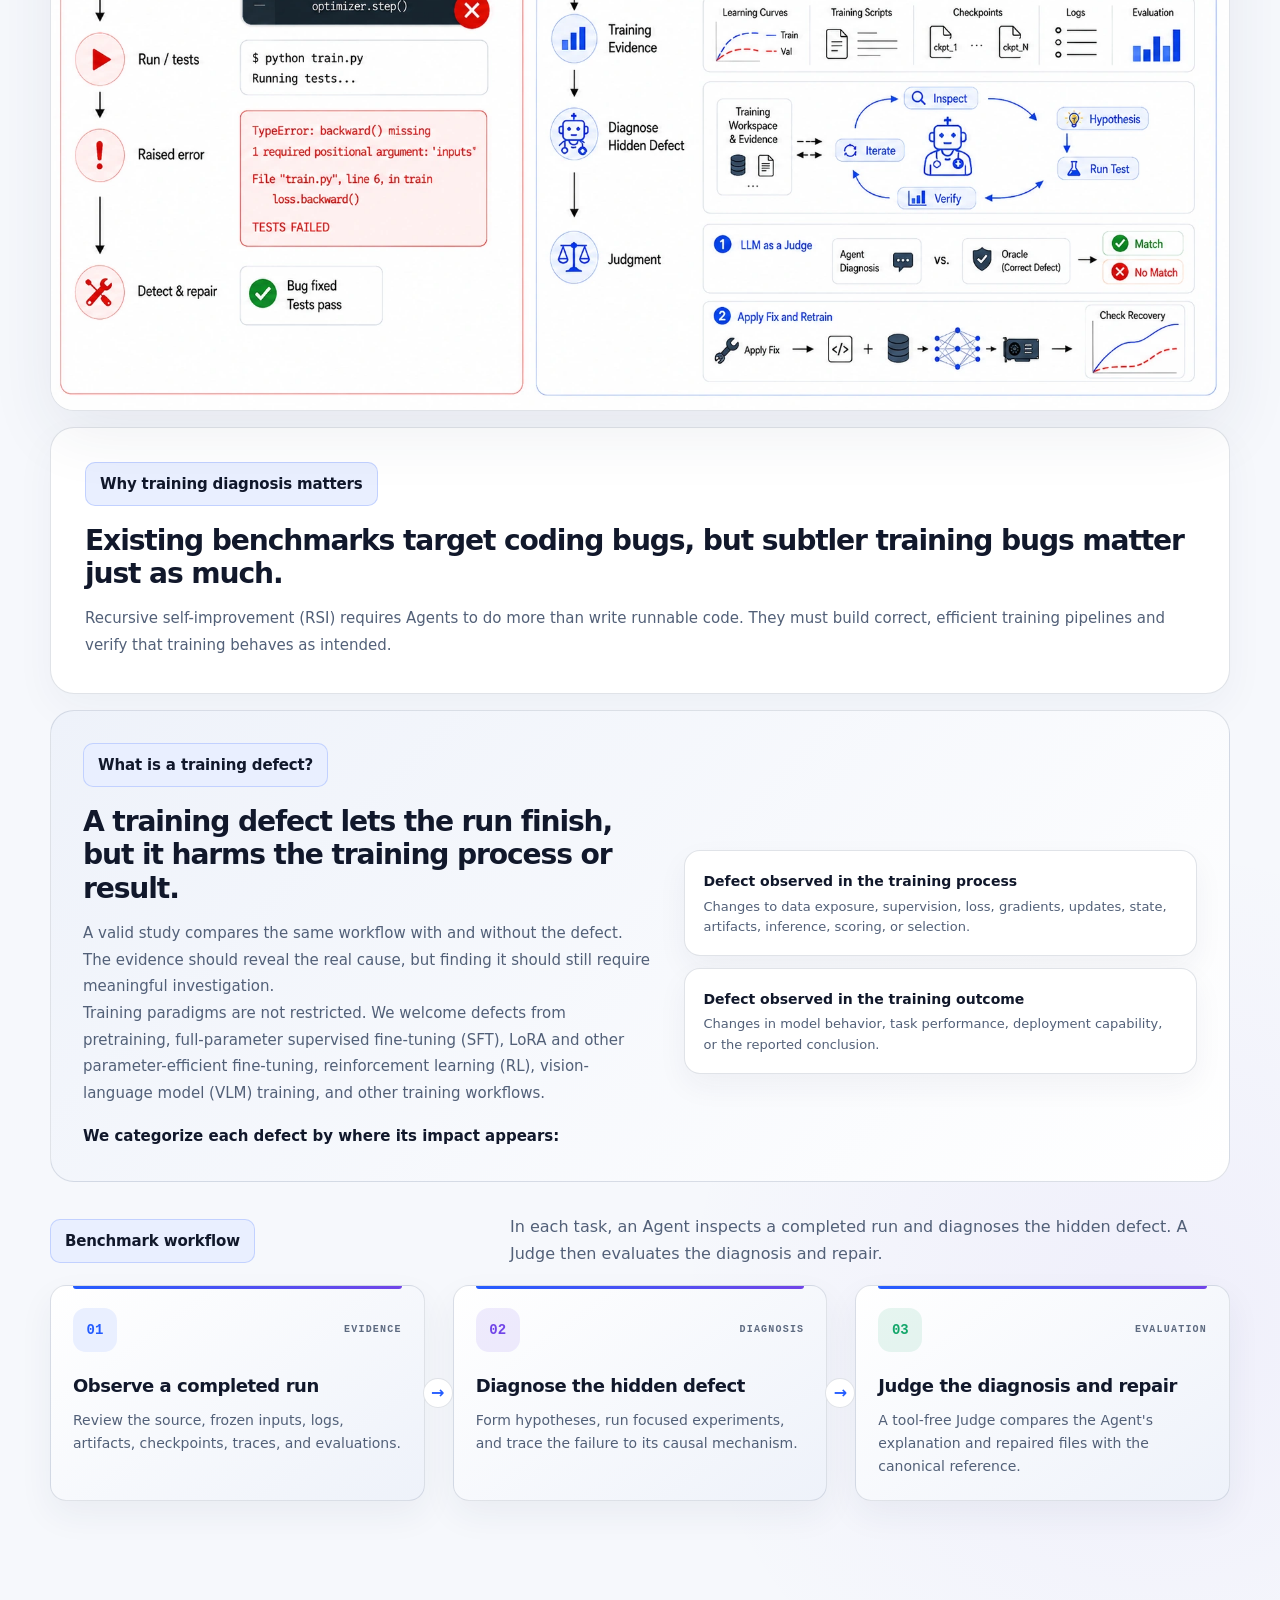
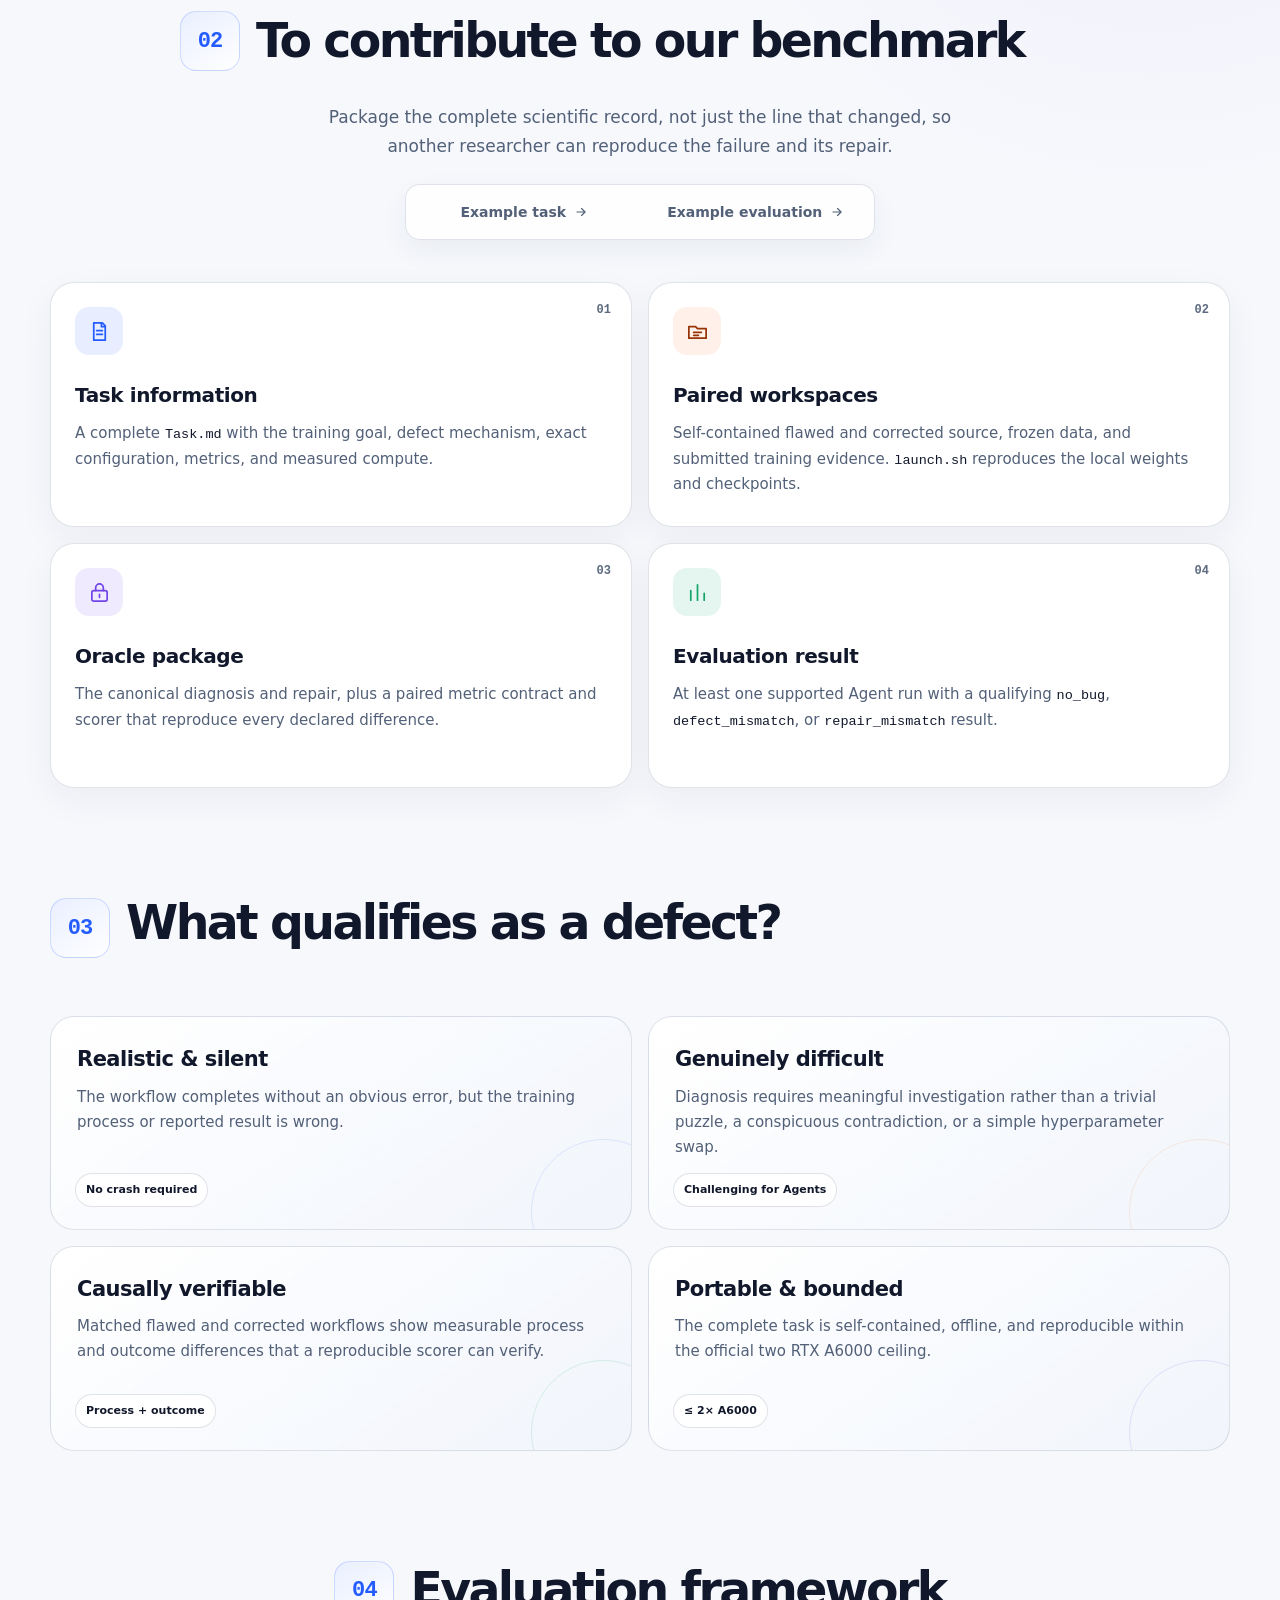
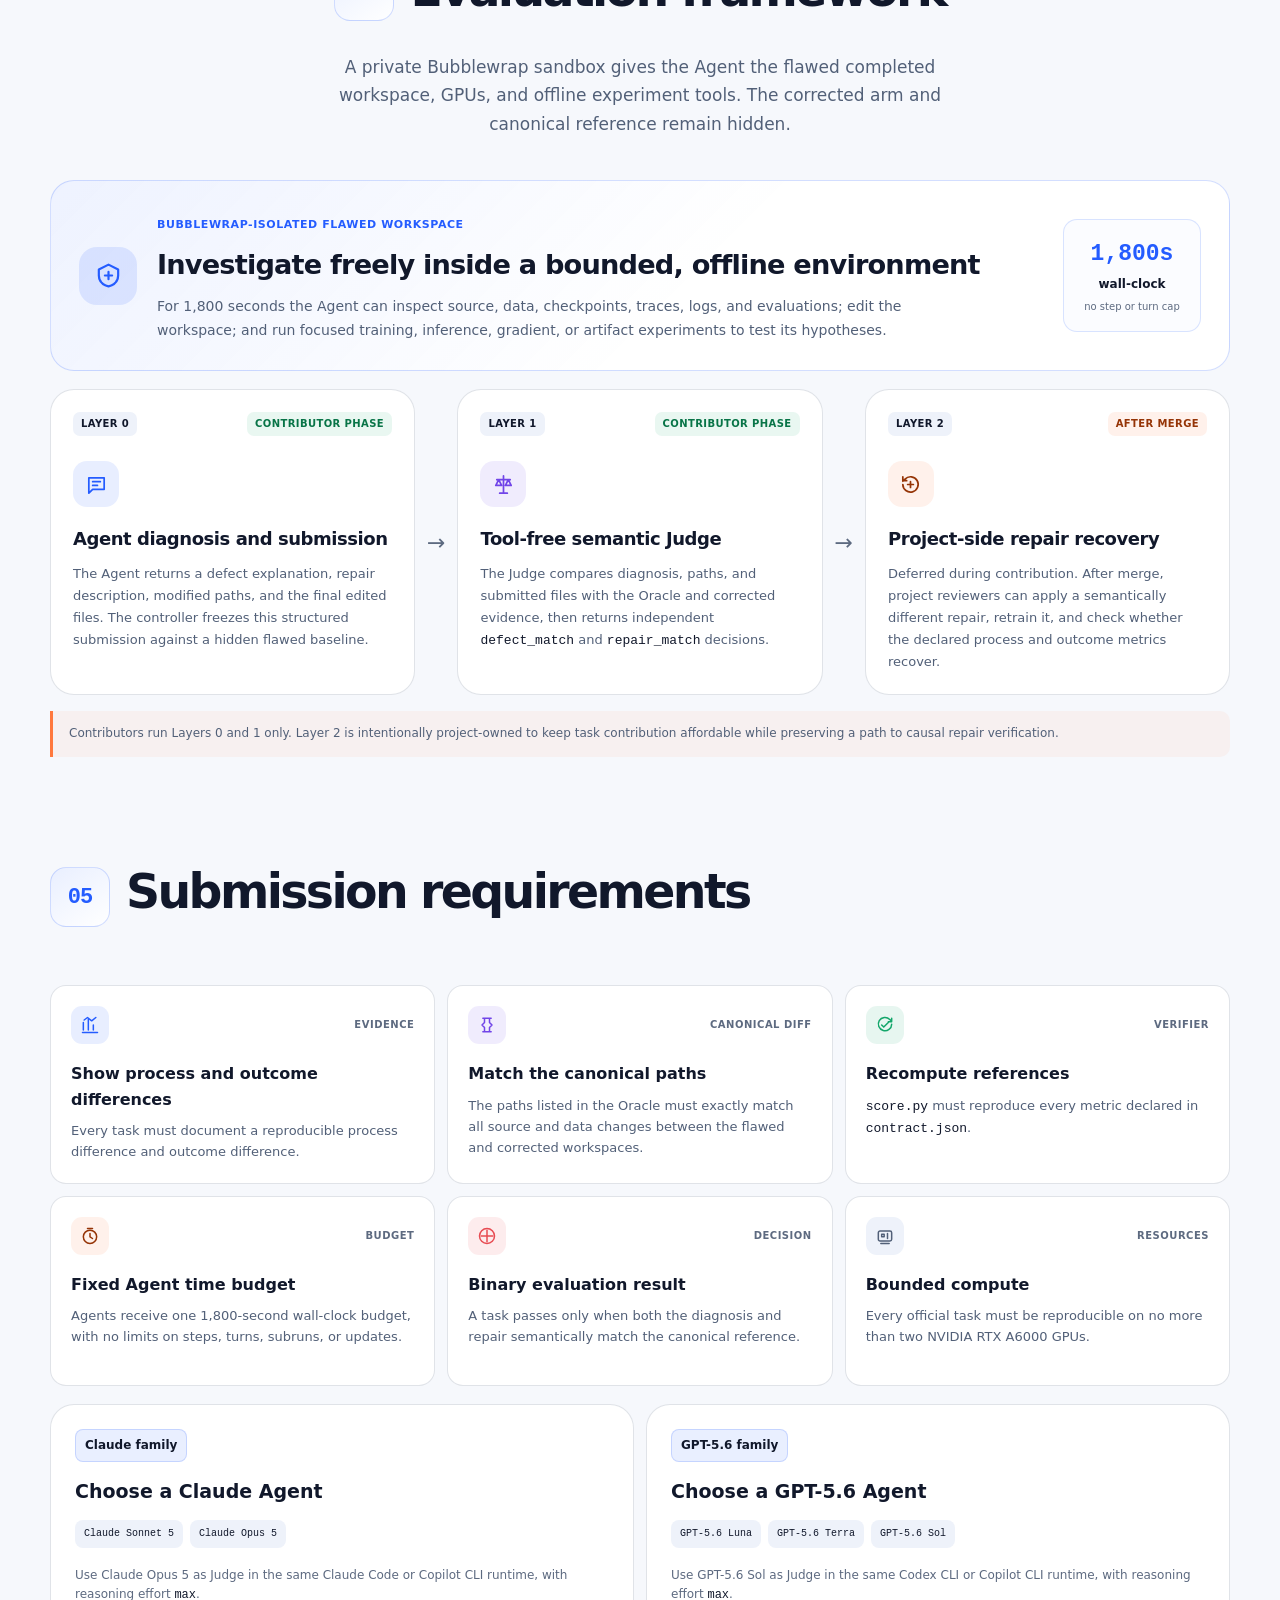
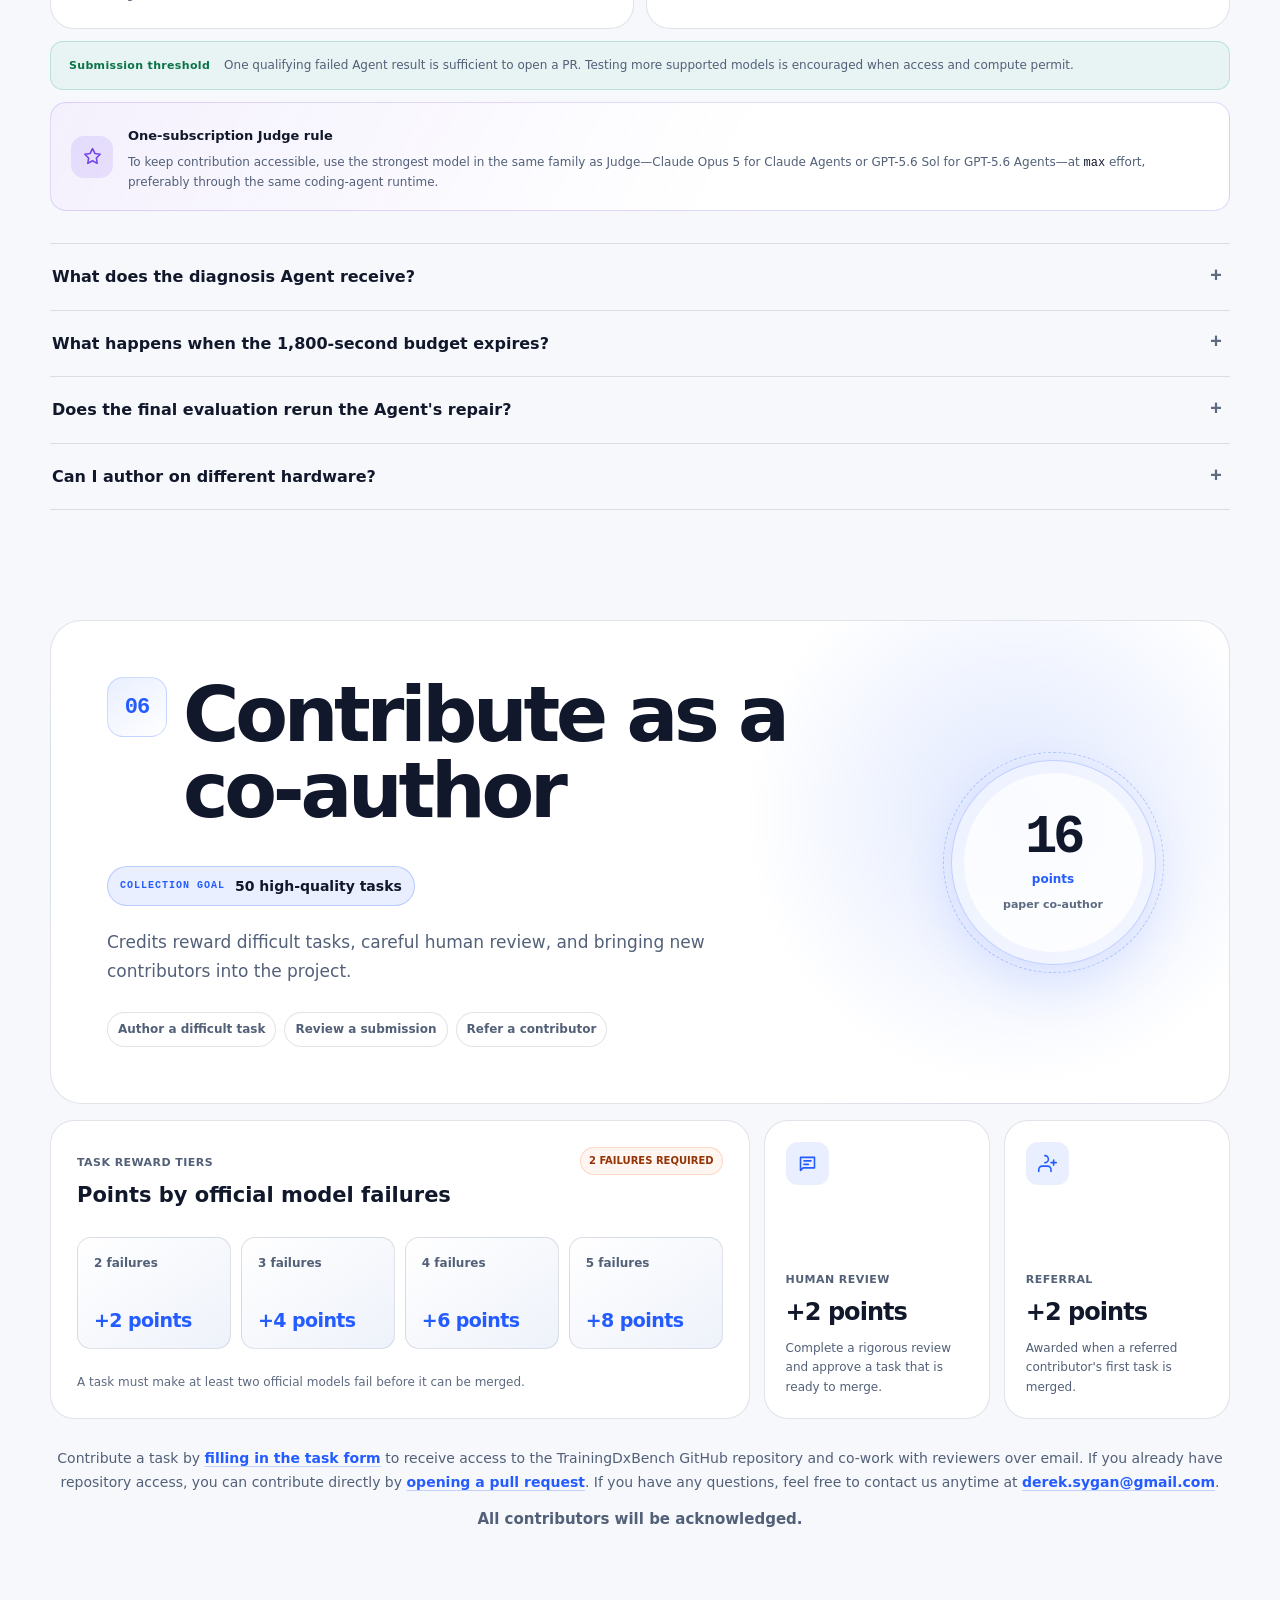
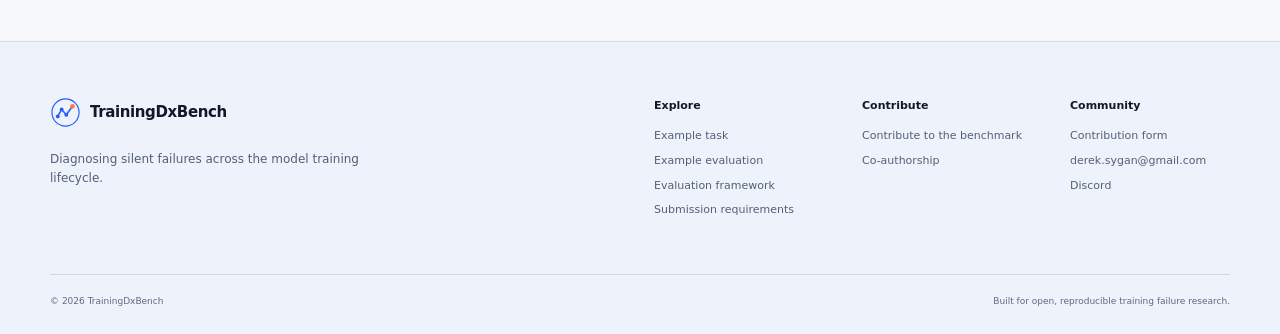
==== commit 7fb3ea57: "Clarify contribution repository access Co-authored-by: Copilot <223556219+Copilot@users.noreply.gith" ====
--- a/index.html
+++ b/index.html
@@ -809,13 +809,14 @@
               target="_blank"
               rel="noopener noreferrer"
             >filling in the task form</a>
-            and co-working with reviewers over email,
-            or by
+            to receive access to the TrainingDxBench GitHub repository and
+            co-work with reviewers over email. If you already have repository
+            access, you can contribute directly by
             <a
               href="https://github.com/shuyugan/TrainingDxBench"
               target="_blank"
               rel="noopener noreferrer"
-            >opening a pull request in the TrainingDxBench repository</a>.
+            >opening a pull request</a>.
             If you have any questions, feel free to contact us anytime at
             <a href="mailto:derek.sygan@gmail.com">derek.sygan@gmail.com</a>.
           </p>
